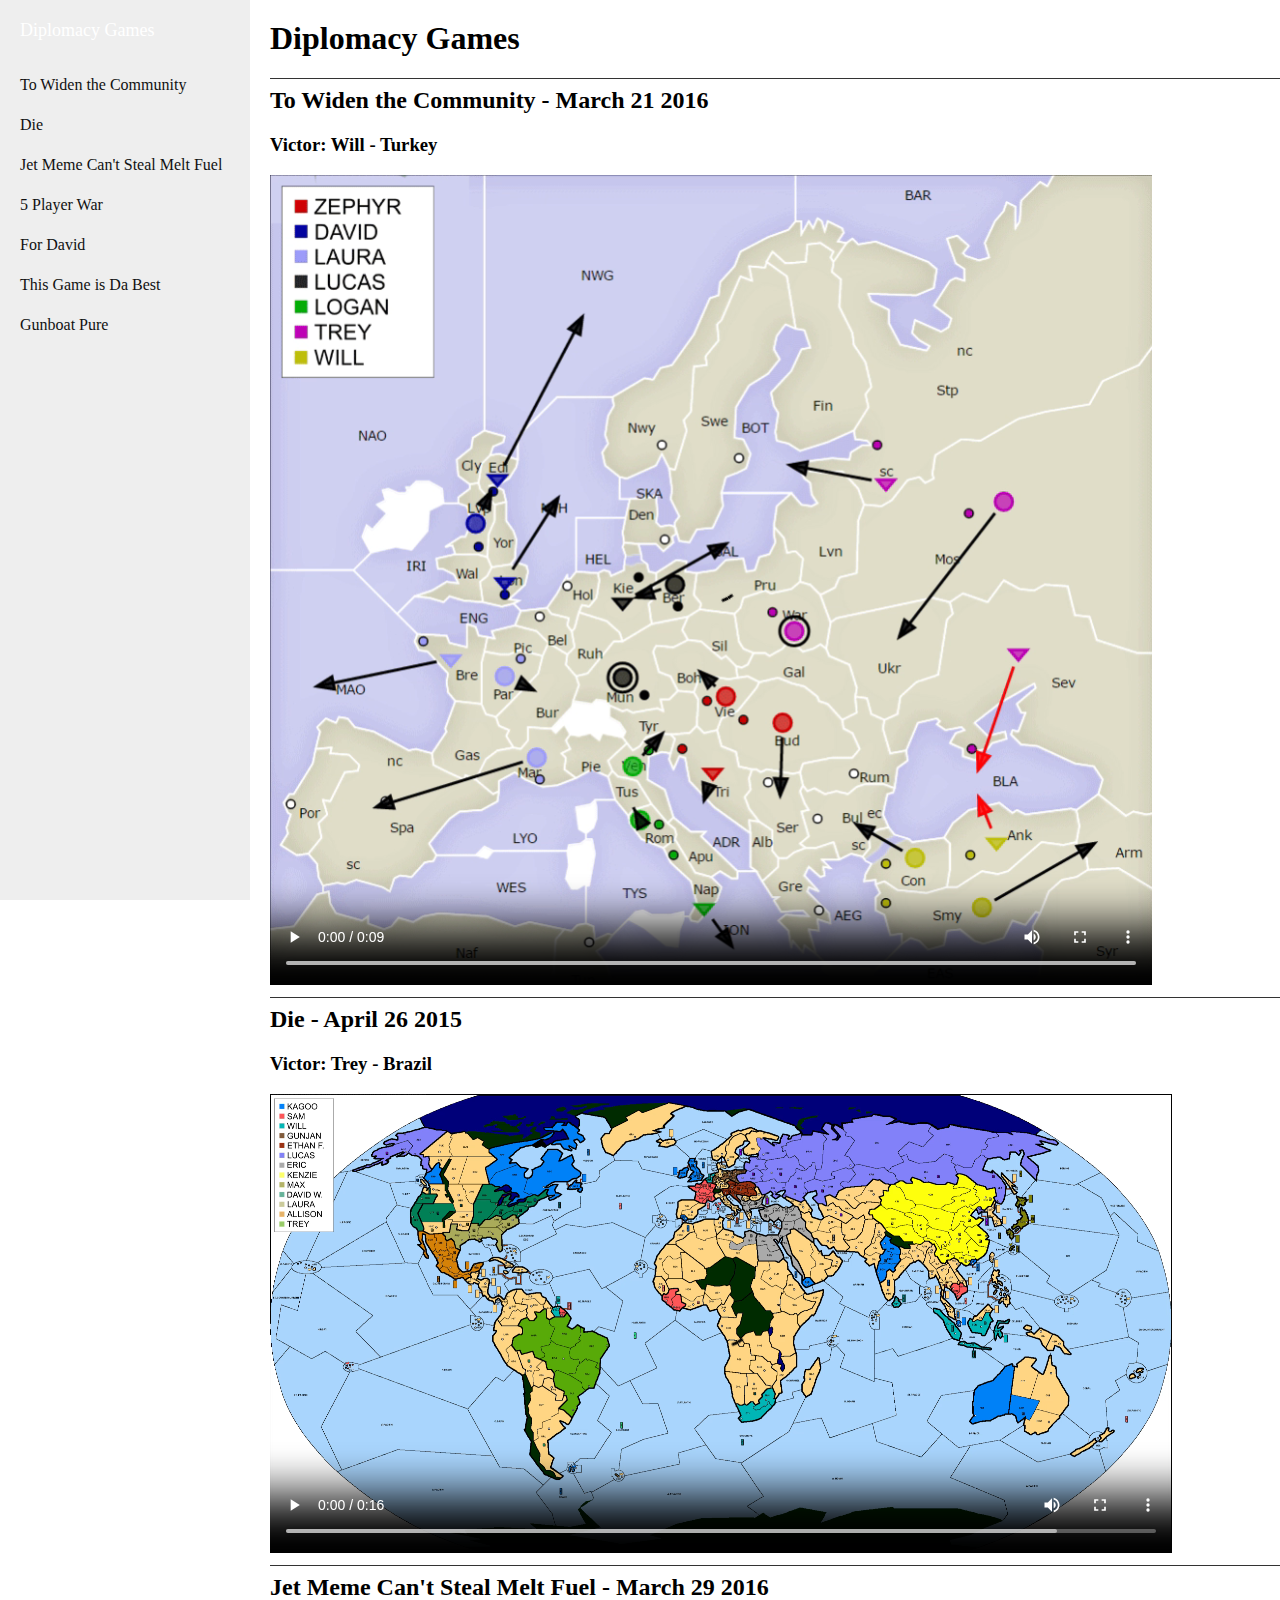
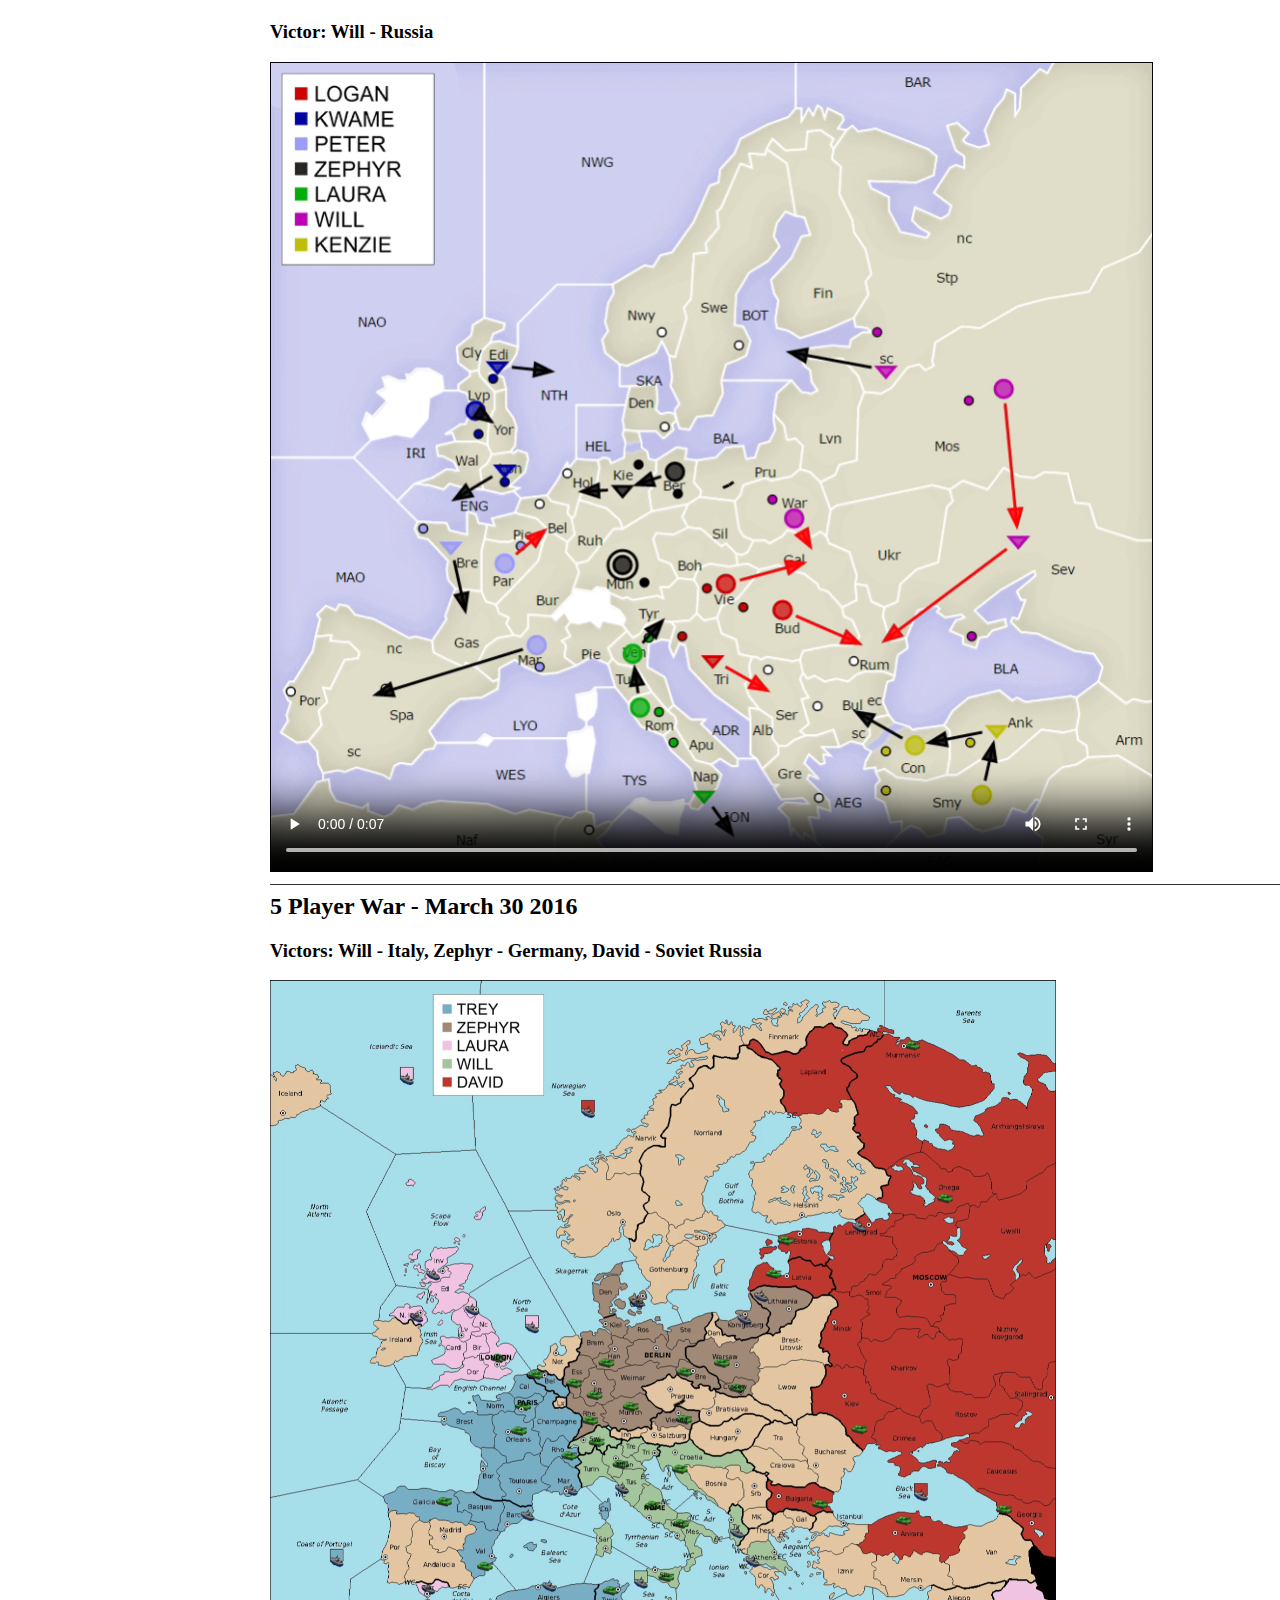
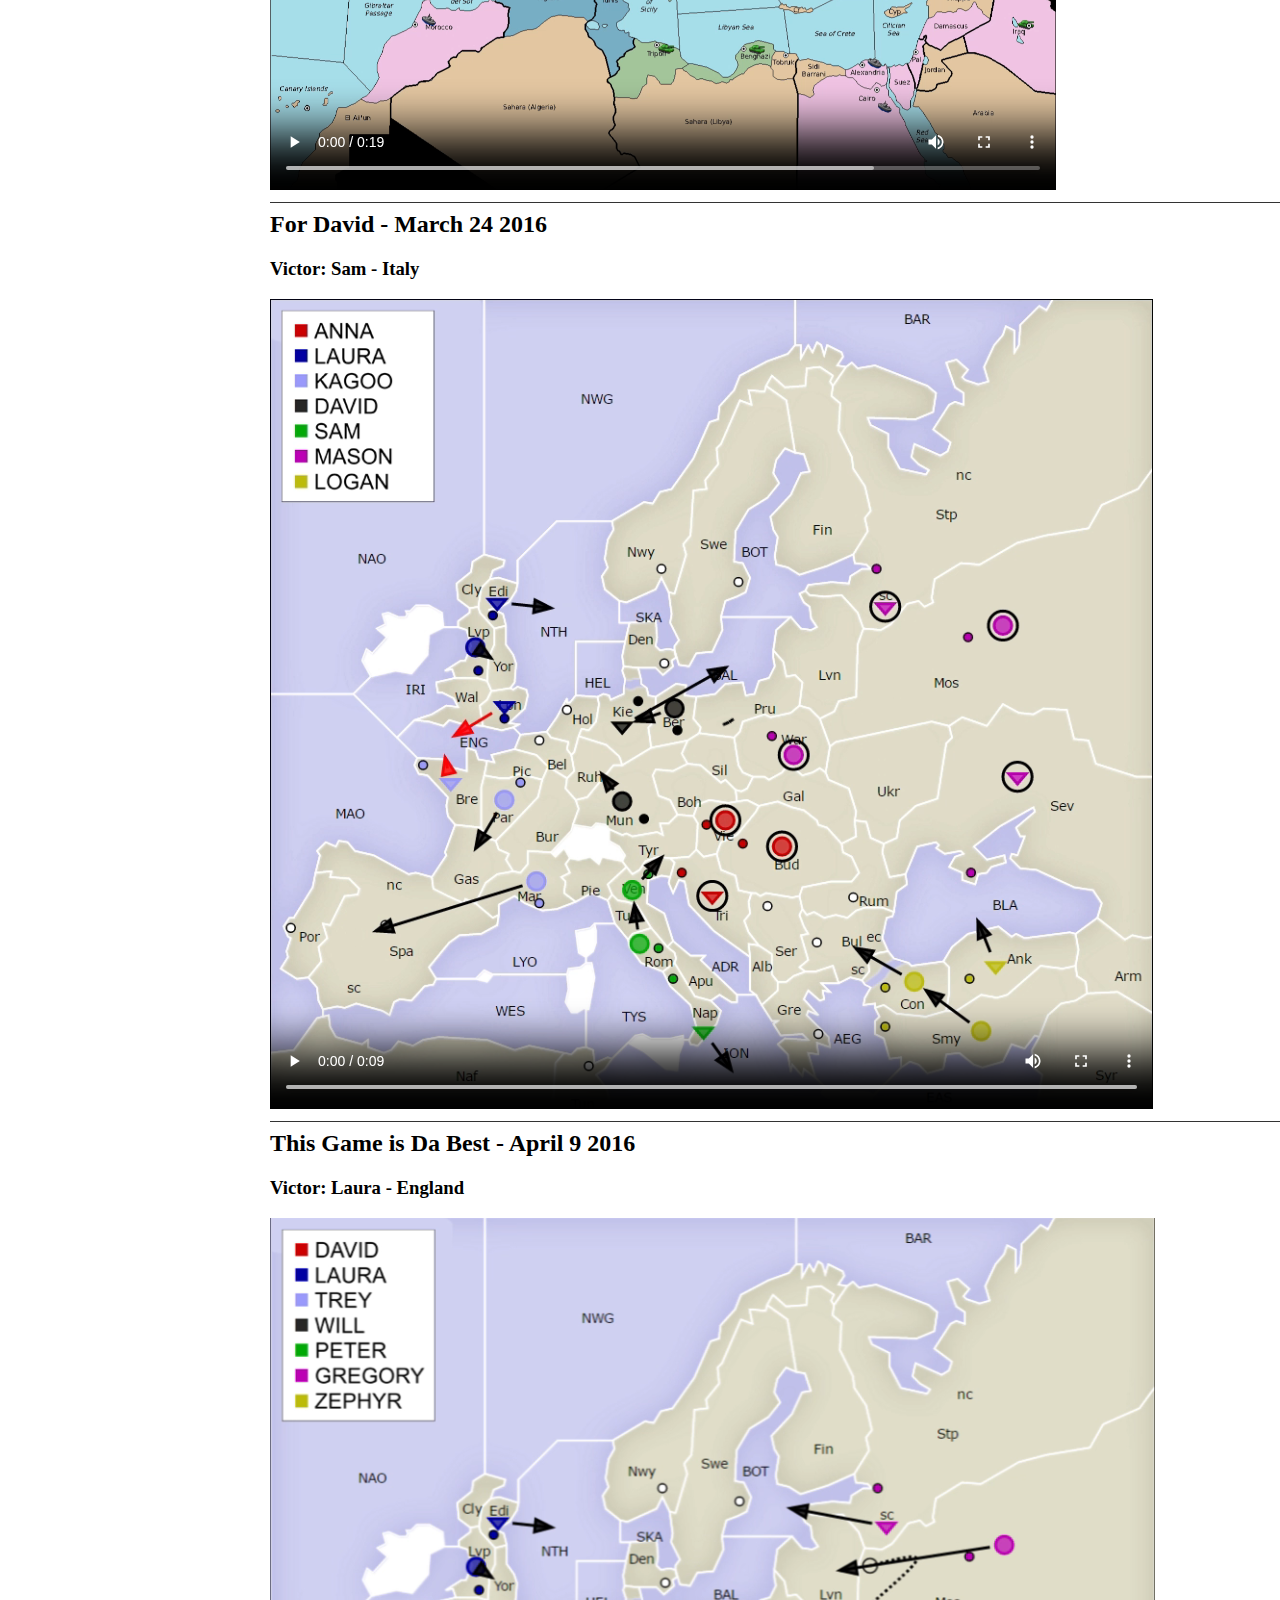
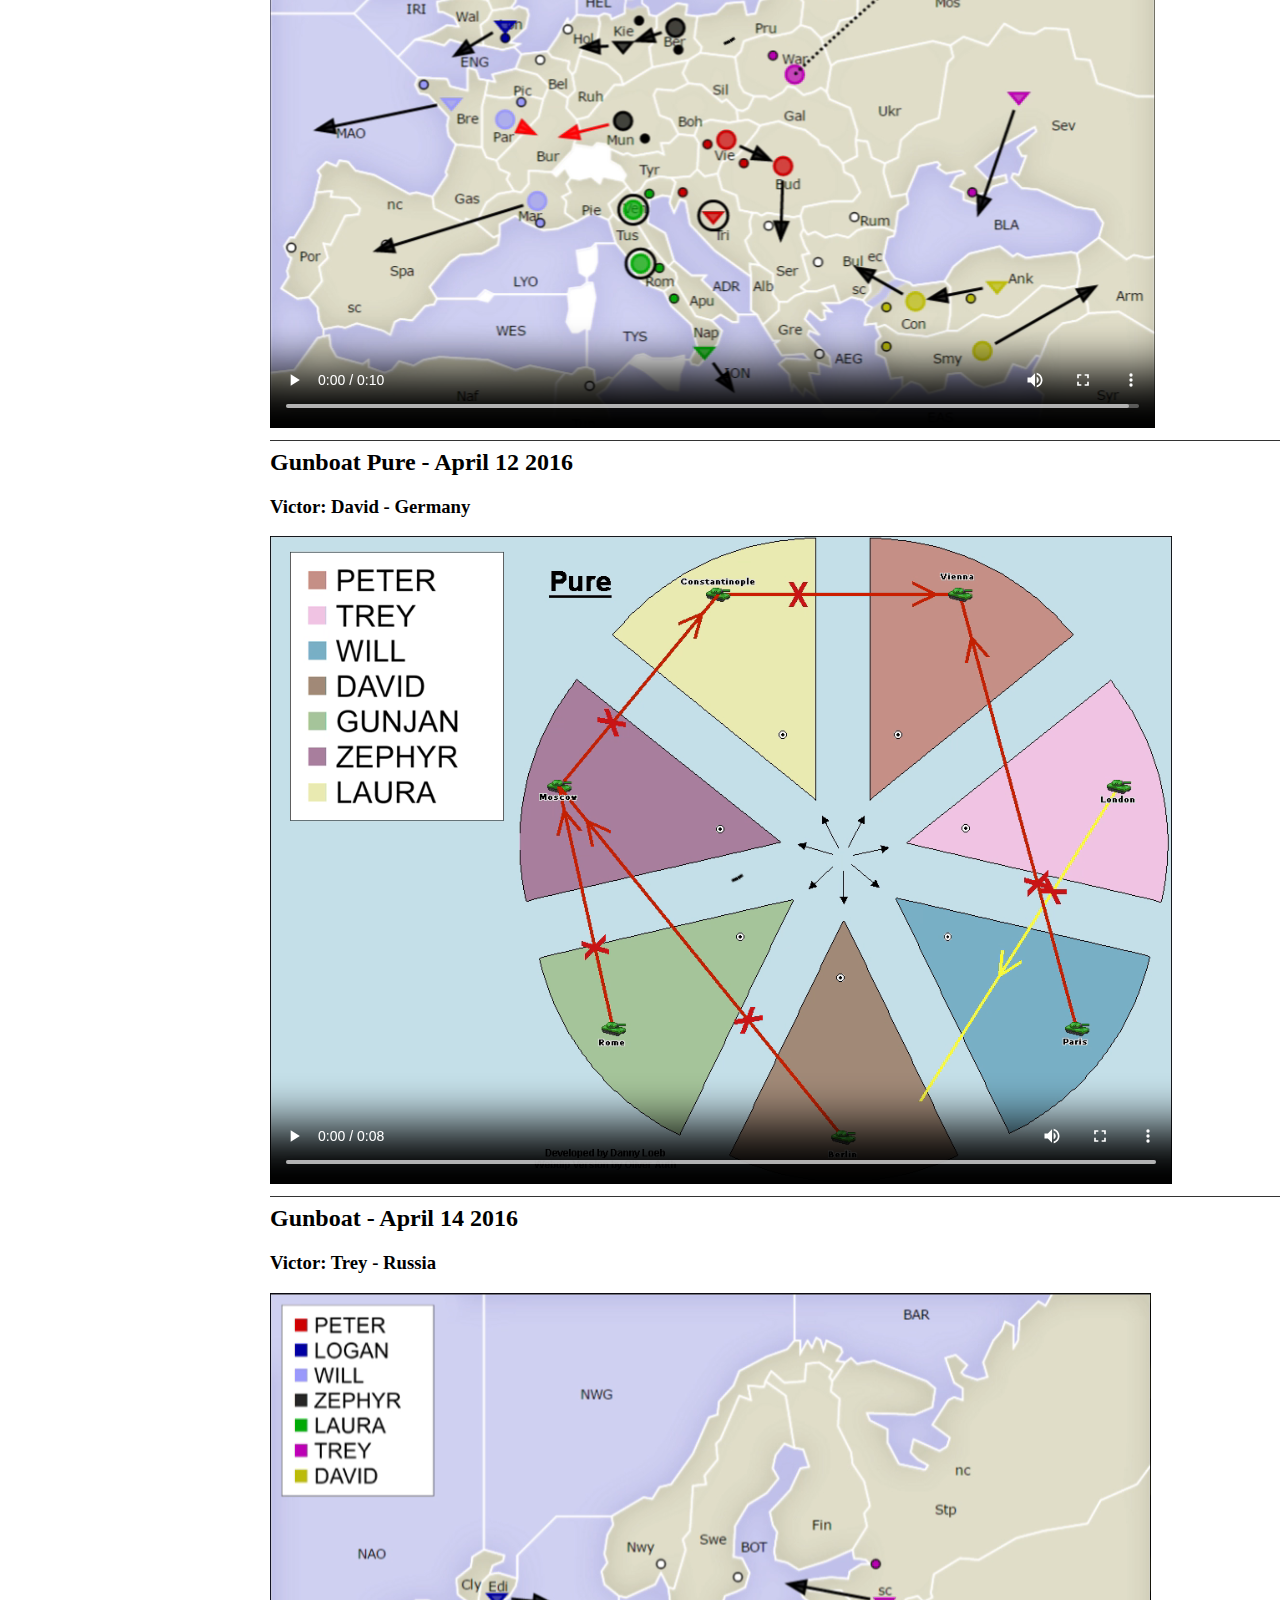
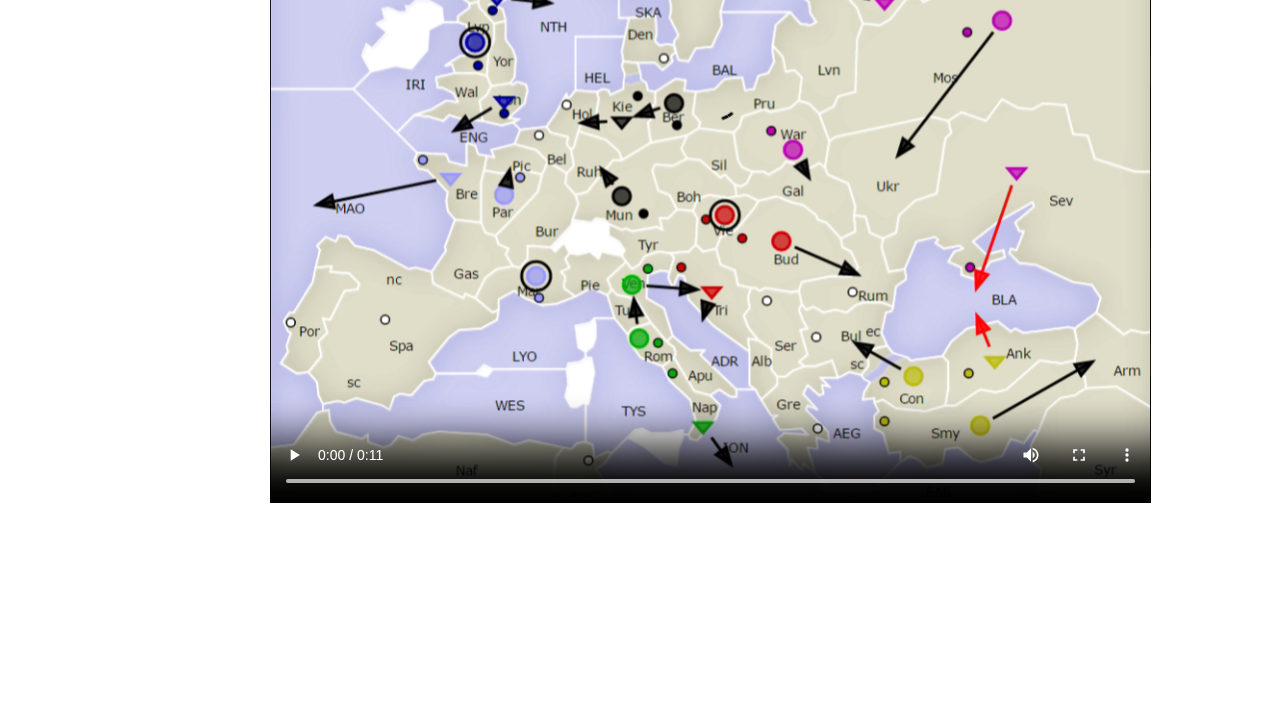
==== index.html @ 79c085f2 "added gunboat" ====
<!doctype html>

<html lang="en">
	<head>
		<meta charset="utf-8">
		<title>Diplomacy Games</title>
		<link rel="stylesheet" href="stylesheet.css">
		<script src="script.js"></script>
		<script src="jquery.min.js"></script>
		<link rel="stylesheet" href="https://maxcdn.bootstrapcdn.com/bootstrap/3.3.6/css/bootstrap.min.css" integrity="sha384-1q8mTJOASx8j1Au+a5WDVnPi2lkFfwwEAa8hDDdjZlpLegxhjVME1fgjWPGmkzs7" crossorigin="anonymous">
		<script src="https://maxcdn.bootstrapcdn.com/bootstrap/3.3.6/js/bootstrap.min.js" integrity="sha384-0mSbJDEHialfmuBBQP6A4Qrprq5OVfW37PRR3j5ELqxss1yVqOtnepnHVP9aJ7xS" crossorigin="anonymous"></script>
	</head>
	<body>
		<div id="wrapper">

        <!-- Sidebar -->
        <div id="sidebar-wrapper">
            <ul class="sidebar-nav">
                <li class="sidebar-brand"><a href="#">Diplomacy Games</a></li>
                <li><a href="#twtc">To Widen the Community</a></li>
                <li><a href="#die">Die</a></li>
                <li><a href="#jmcsmf">Jet Meme Can't Steal Melt Fuel</a></li>
                <li><a href="#5pw">5 Player War</a></li>
                <li><a href="#fd">For David</a></li>
                <li><a href="#tgidb">This Game is Da Best</a></li>
                <li><a href="#gp">Gunboat Pure</a></li>
            </ul>
        </div>
        <!-- /#sidebar-wrapper -->

        <!-- Page Content -->
        <div id="page-content-wrapper">
            <div class="container-fluid">
                <div class="row">
                    <div class="col-lg-12">
						<h1>Diplomacy Games</h1>
						<hr>
						<div class="gif-container">
							<h2 id="twtc">To Widen the Community - March 21 2016</h2>
							<h3>Victor: Will - Turkey</h3>
							<video src="assets\twtc.mp4" controls></video>
						</div>
						<hr>
						<div class="gif-container">
							<h2 id="die">Die - April 26 2015</h2>
							<h3>Victor: Trey - Brazil</h3>
							<video src="assets\die.mp4" controls></video>
						</div>
						<hr>
						<div class="gif-container">
							<h2 id="jmcsmf">Jet Meme Can't Steal Melt Fuel - March 29 2016</h2>
							<h3>Victor: Will - Russia</h3>
							<video src="assets\jmcsmf.mp4" controls></video>
						</div>
						<hr>
						<div class="gif-container">
							<h2 id="5pw">5 Player War - March 30 2016</h2>
							<h3>Victors: Will - Italy, Zephyr - Germany, David - Soviet Russia</h3>
							<video src="assets\5pw.mp4" controls></video>
						</div>
						<hr>
						<div class="gif-container">
							<h2 id="fd">For David - March 24 2016</h2>
							<h3>Victor: Sam - Italy</h3>
							<video src="assets\fd.mp4" controls></video>
						</div>
						<hr>
						<div class="gif-container">
							<h2 id="tgidb">This Game is Da Best - April 9 2016</h2>
							<h3>Victor: Laura - England</h3>
							<video src="assets\tgidb.mp4" controls></video>
						</div>
						<hr>
						<div class="gif-container">
							<h2 id="gp">Gunboat Pure - April 12 2016</h2>
							<h3>Victor: David - Germany</h3>
							<video src="assets\gp.mp4" controls></video>
						</div>
						<hr>
						<div class="gif-container">
							<h2 id="g">Gunboat - April 14 2016</h2>
							<h3>Victor: Trey - Russia</h3>
							<video src="assets\g.mp4" controls></video>
						</div>
						<div id="dumb"></div>
                    </div>
                </div>
            </div>
        </div>
        <!-- /#page-content-wrapper -->

    </div>
	</body>
</html>
---- stylesheet.css ----
body, html {
	margin:0;
	padding:0;
}

video {
	max-width:calc(90vw - 250px);
	max-height:90vh;
}

#page-content-wrapper hr {
	border: 0;
    height: 1px;
    background: #333;
}

#page-content-wrapper h1, #page-content-wrapper h2, #page-content-wrapper h3 {
	margin-top:0;
}

#dumb {
	height:200px;
	width:1px;
}





#wrapper {
    padding-left: 0;
    -webkit-transition: all 0.5s ease;
    -moz-transition: all 0.5s ease;
    -o-transition: all 0.5s ease;
    transition: all 0.5s ease;
}

#wrapper.toggled {
    padding-left: 250px;
}

#sidebar-wrapper {
    z-index: 1000;
    position: fixed;
    left: 250px;
    width: 0;
    height: 100%;
    margin-left: -250px;
    overflow-y: auto;
    background: #EEE;
    -webkit-transition: all 0.5s ease;
    -moz-transition: all 0.5s ease;
    -o-transition: all 0.5s ease;
    transition: all 0.5s ease;
}

#wrapper.toggled #sidebar-wrapper {
    width: 250px;
}

#page-content-wrapper {
    width: 100%;
    position: absolute;
    padding: 15px;
}

#wrapper.toggled #page-content-wrapper {
    position: absolute;
    margin-right: -250px;
}

/* Sidebar Styles */

.sidebar-nav {
    position: absolute;
    top: 0;
    width: 250px;
    margin: 0;
    padding: 0;
    list-style: none;
}

.sidebar-nav li {
    text-indent: 20px;
    line-height: 40px;
}

.sidebar-nav li a {
    display: block;
    text-decoration: none;
    color: #111;
}

.sidebar-nav li a:hover {
    text-decoration: none;
    color: #333;
    background: rgba(255,255,255,0.3);
}

.sidebar-nav li a:active,
.sidebar-nav li a:focus {
    text-decoration: none;
}

.sidebar-nav > .sidebar-brand {
    height: 65px;
    font-size: 18px;
    line-height: 60px;
}

.sidebar-nav > .sidebar-brand a {
    color: #111;
}

.sidebar-nav > .sidebar-brand a:hover {
    color: #fff;
    background: none;
}

@media(min-width:768px) {
    #wrapper {
        padding-left: 250px;
    }

    #wrapper.toggled {
        padding-left: 0;
    }

    #sidebar-wrapper {
        width: 250px;
    }

    #wrapper.toggled #sidebar-wrapper {
        width: 0;
    }

    #page-content-wrapper {
        padding: 20px;
        position: relative;
    }

    #wrapper.toggled #page-content-wrapper {
        position: relative;
        margin-right: 0;
    }
}
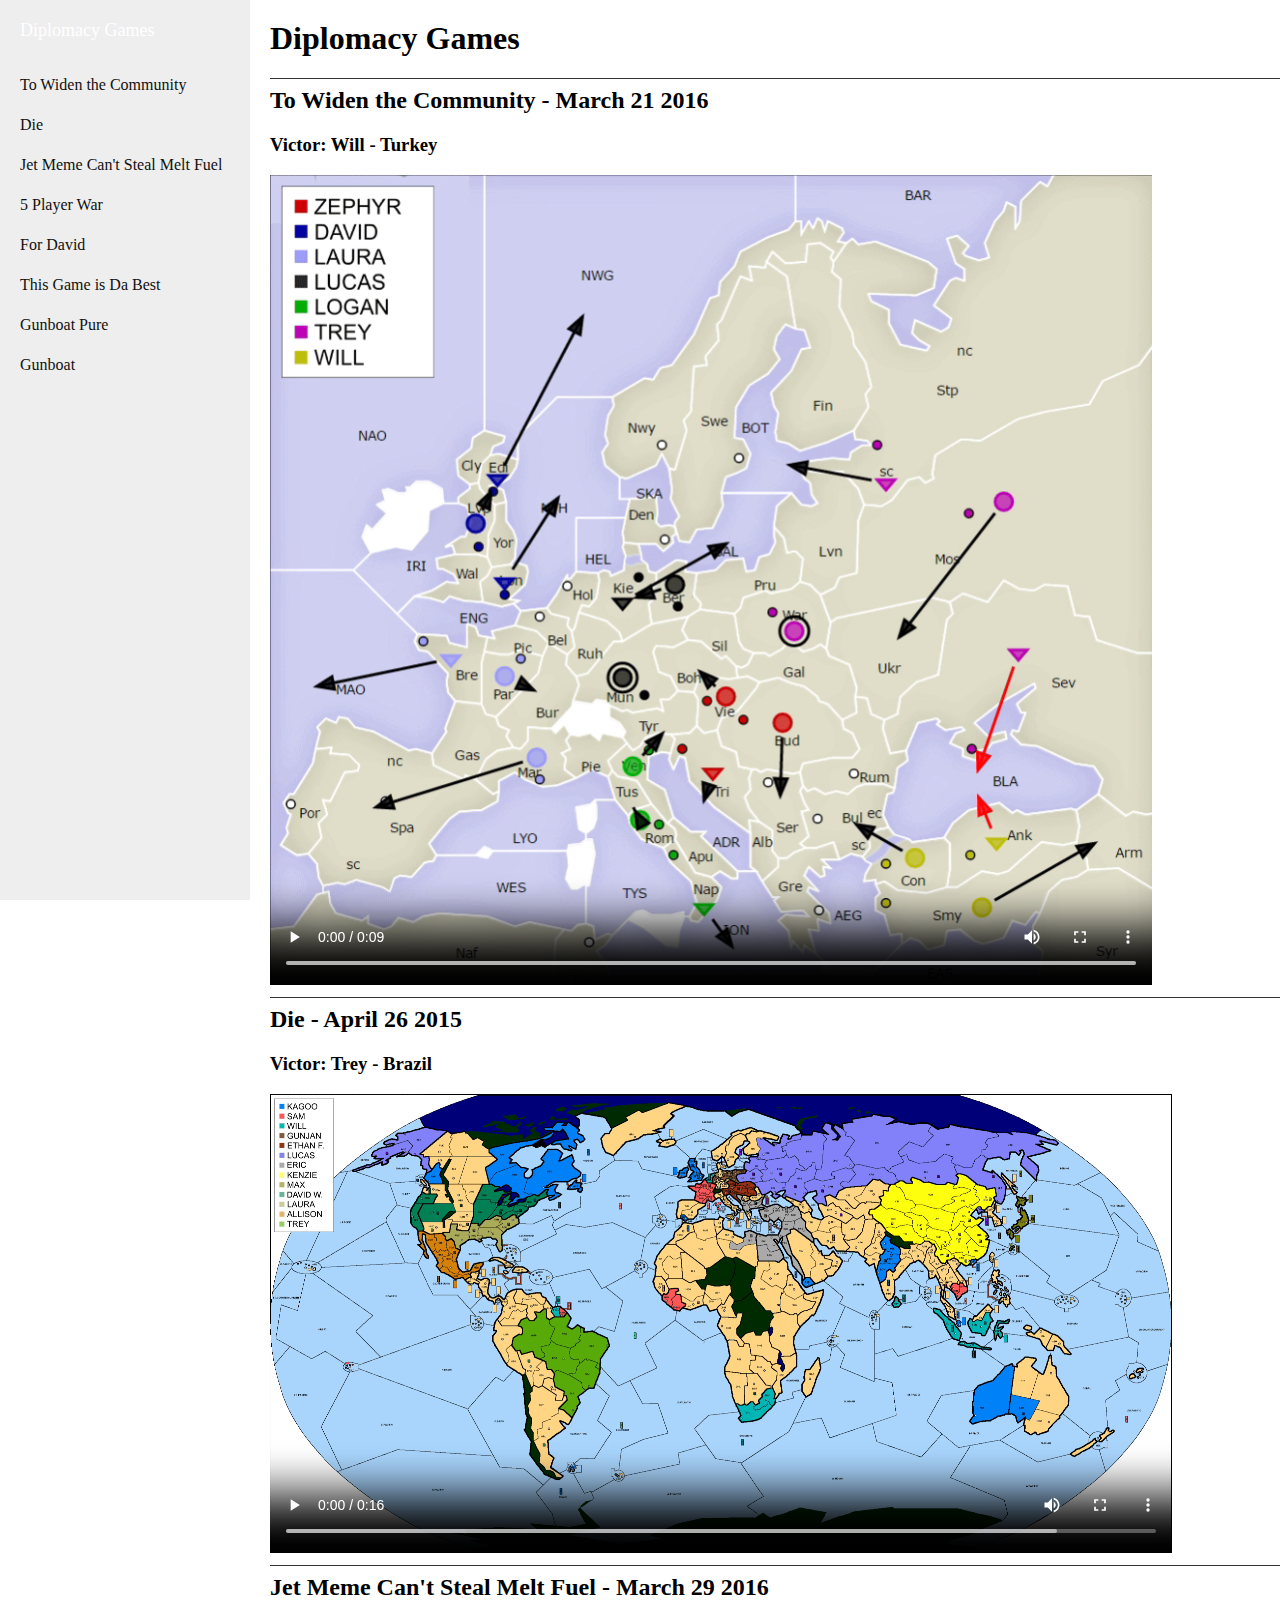
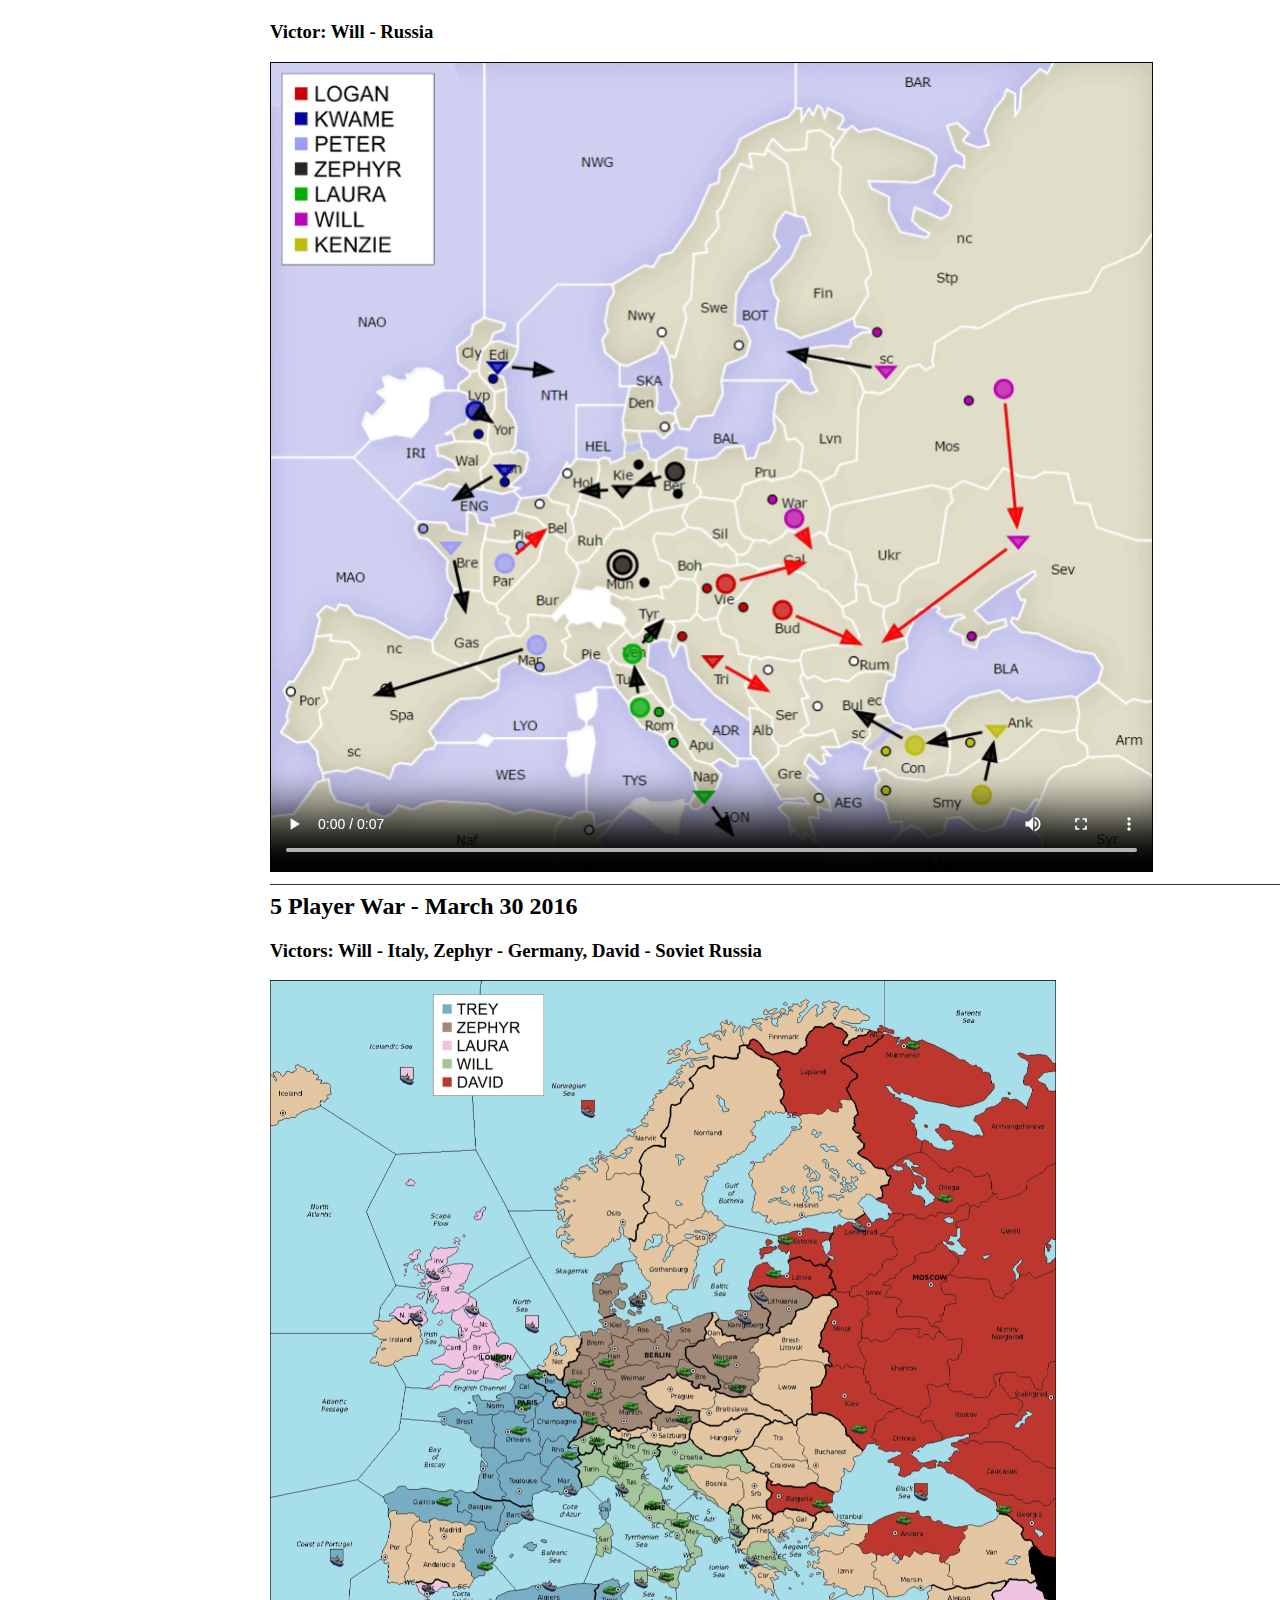
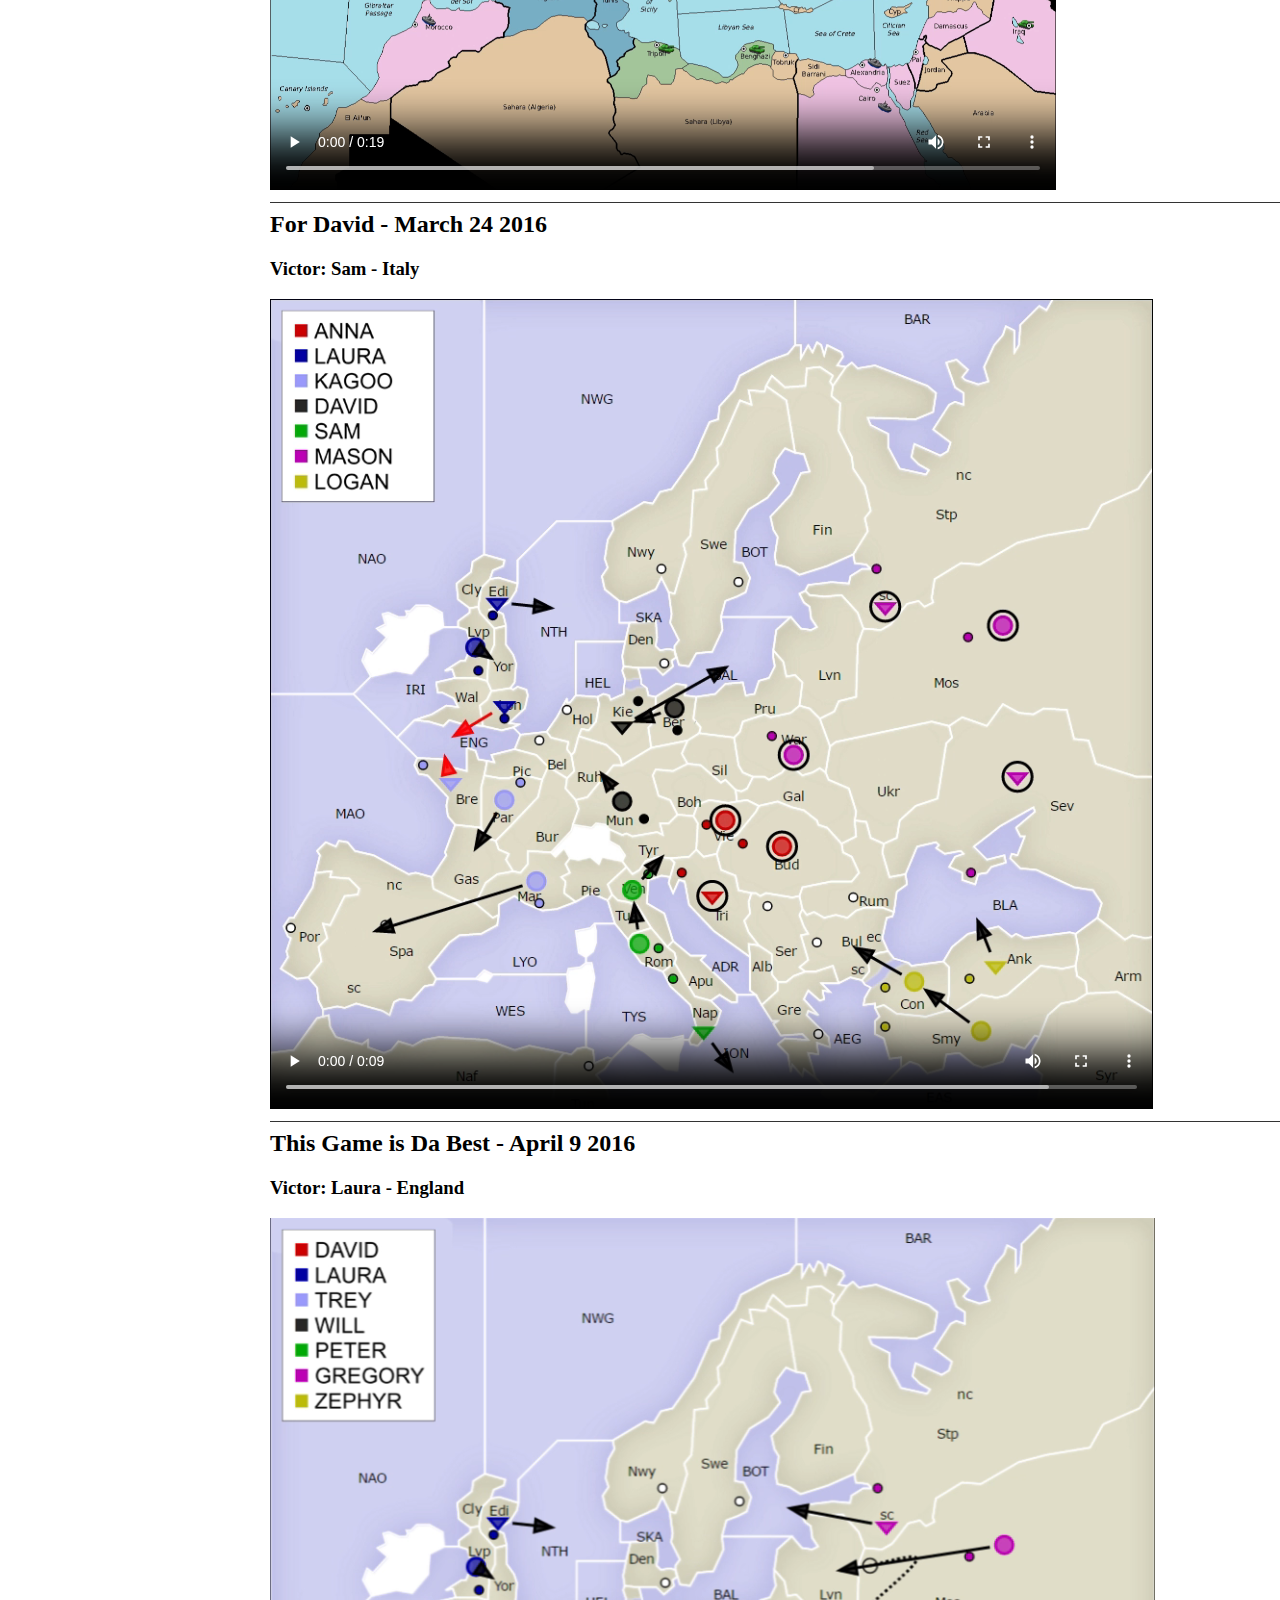
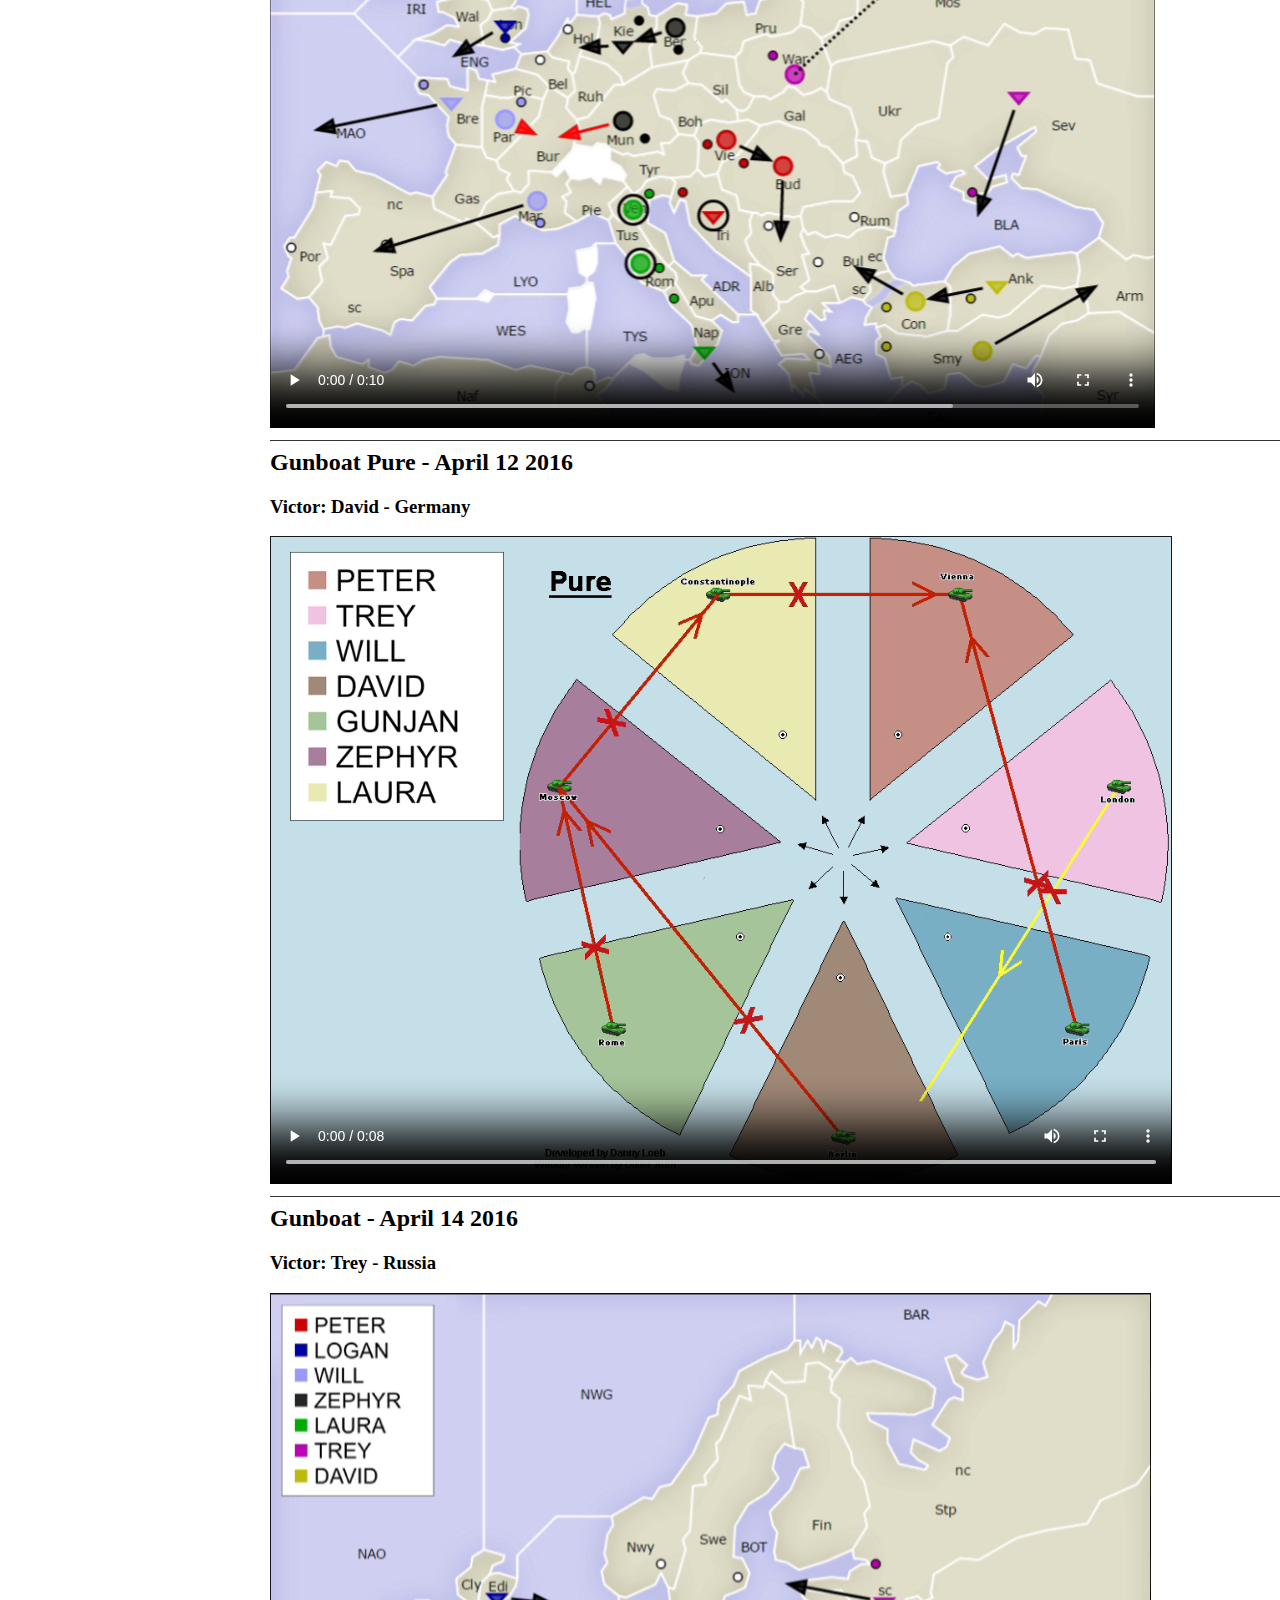
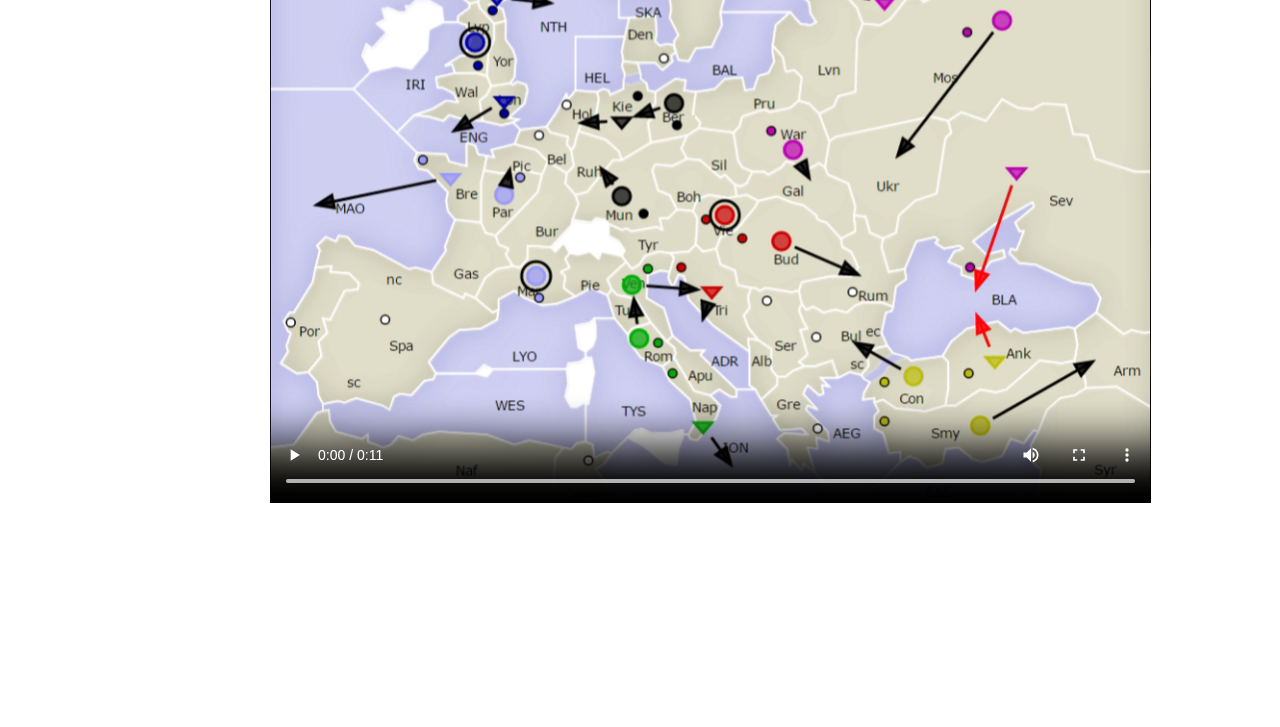
==== commit f2235d7c: "fix" ====
--- a/index.html
+++ b/index.html
@@ -24,6 +24,7 @@
                 <li><a href="#fd">For David</a></li>
                 <li><a href="#tgidb">This Game is Da Best</a></li>
                 <li><a href="#gp">Gunboat Pure</a></li>
+                <li><a href="#g">Gunboat</a></li>
             </ul>
         </div>
         <!-- /#sidebar-wrapper -->
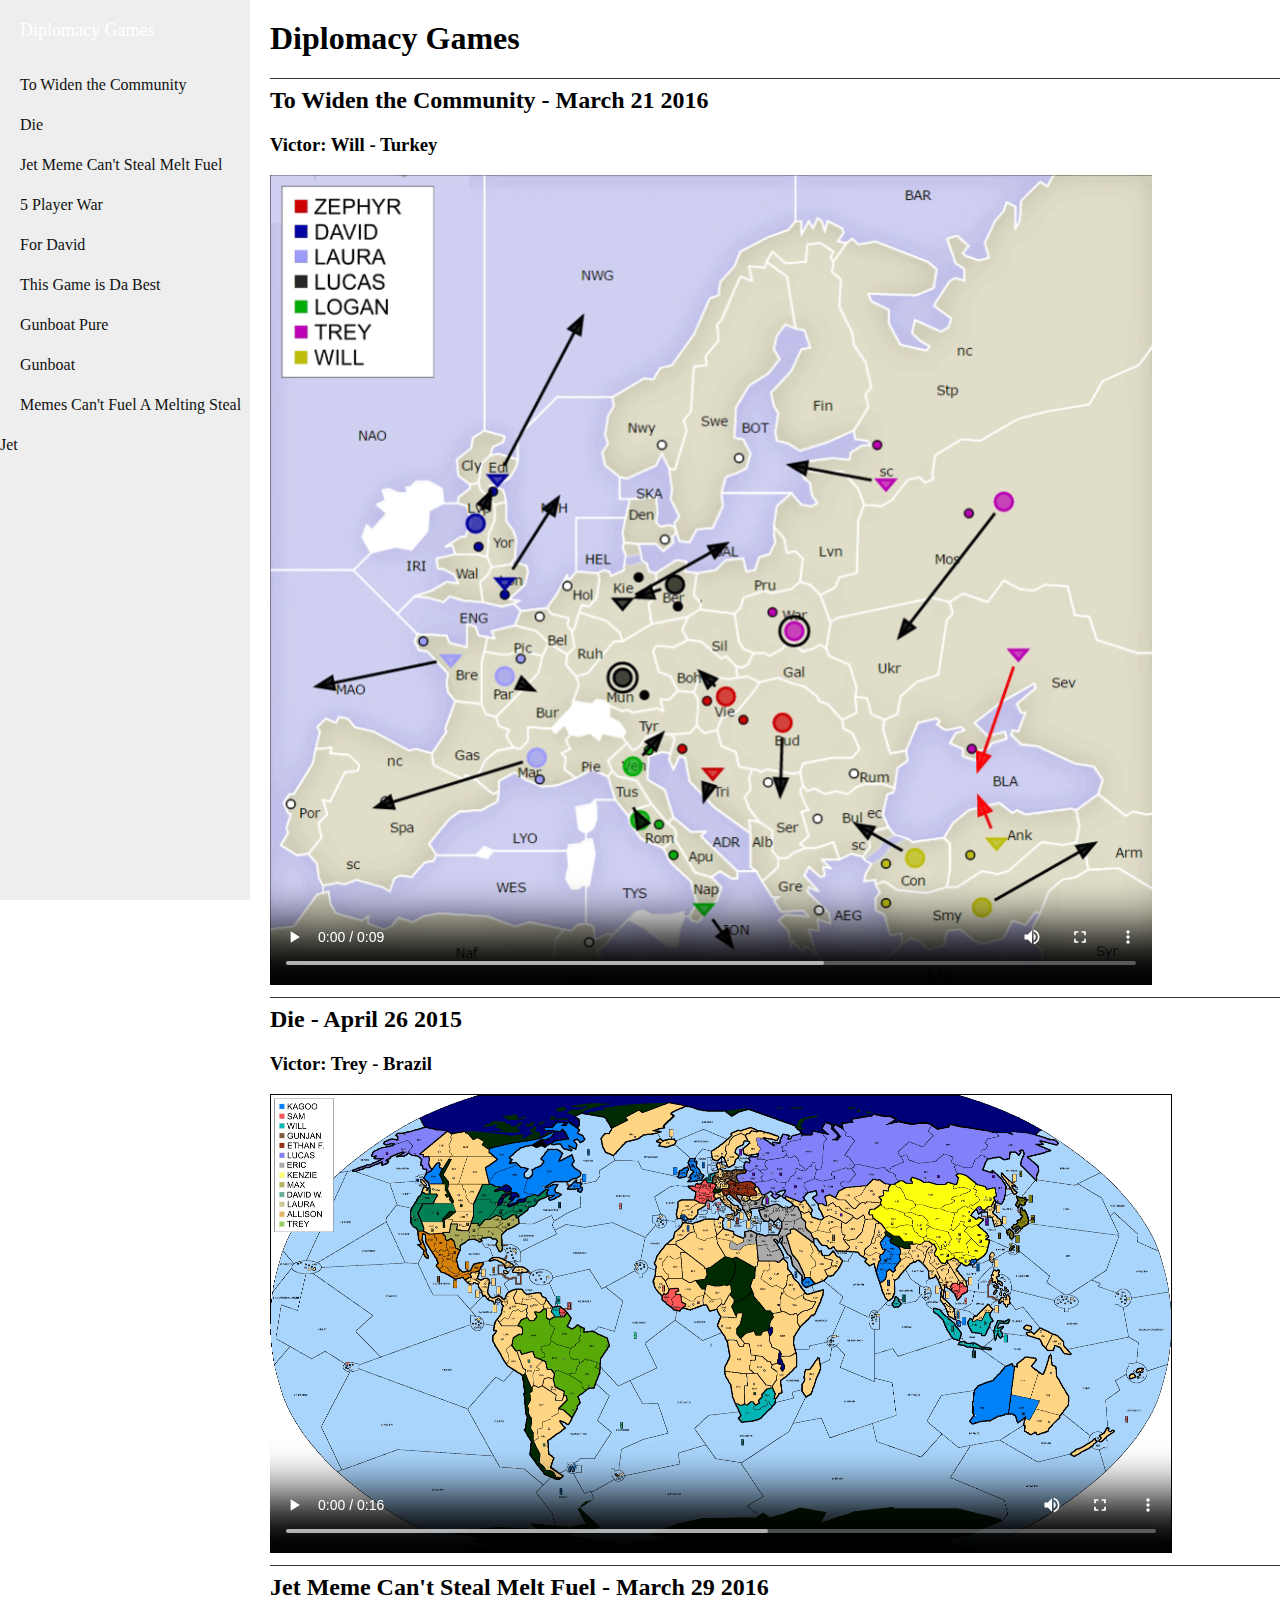
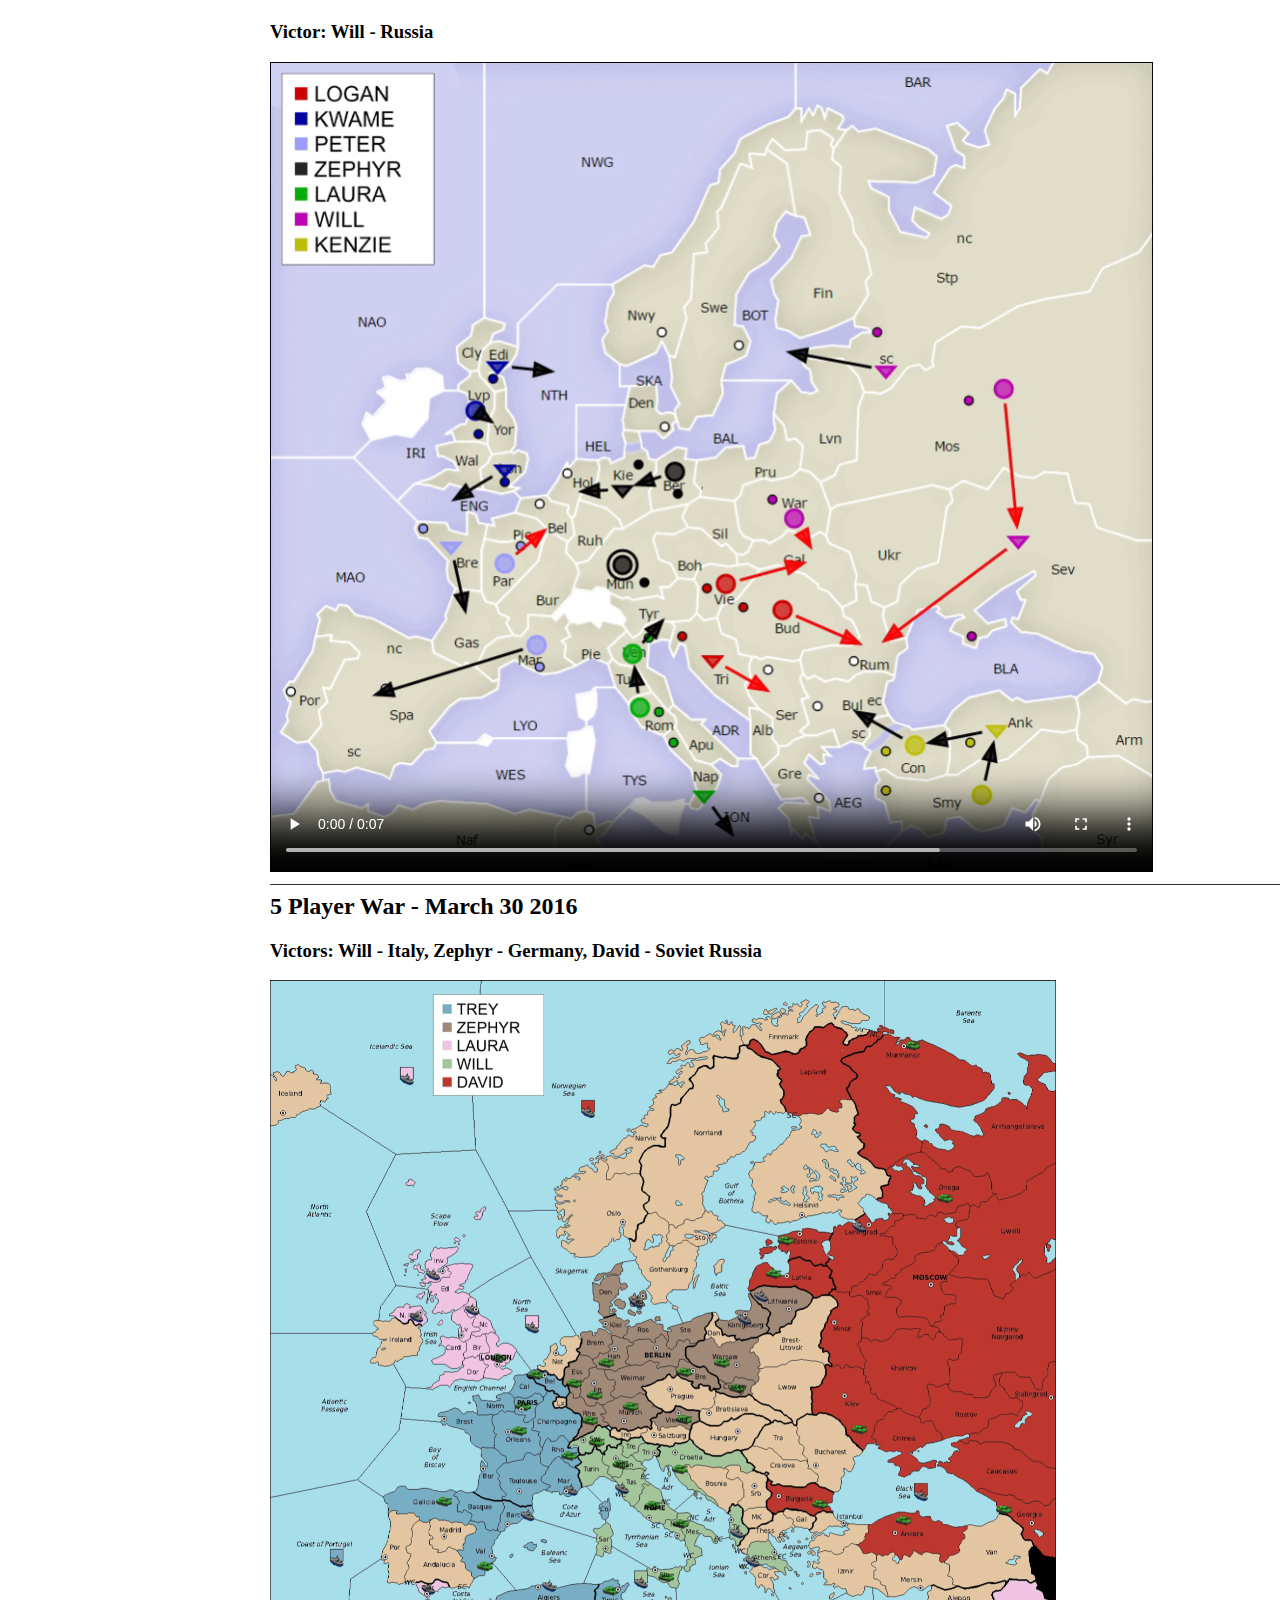
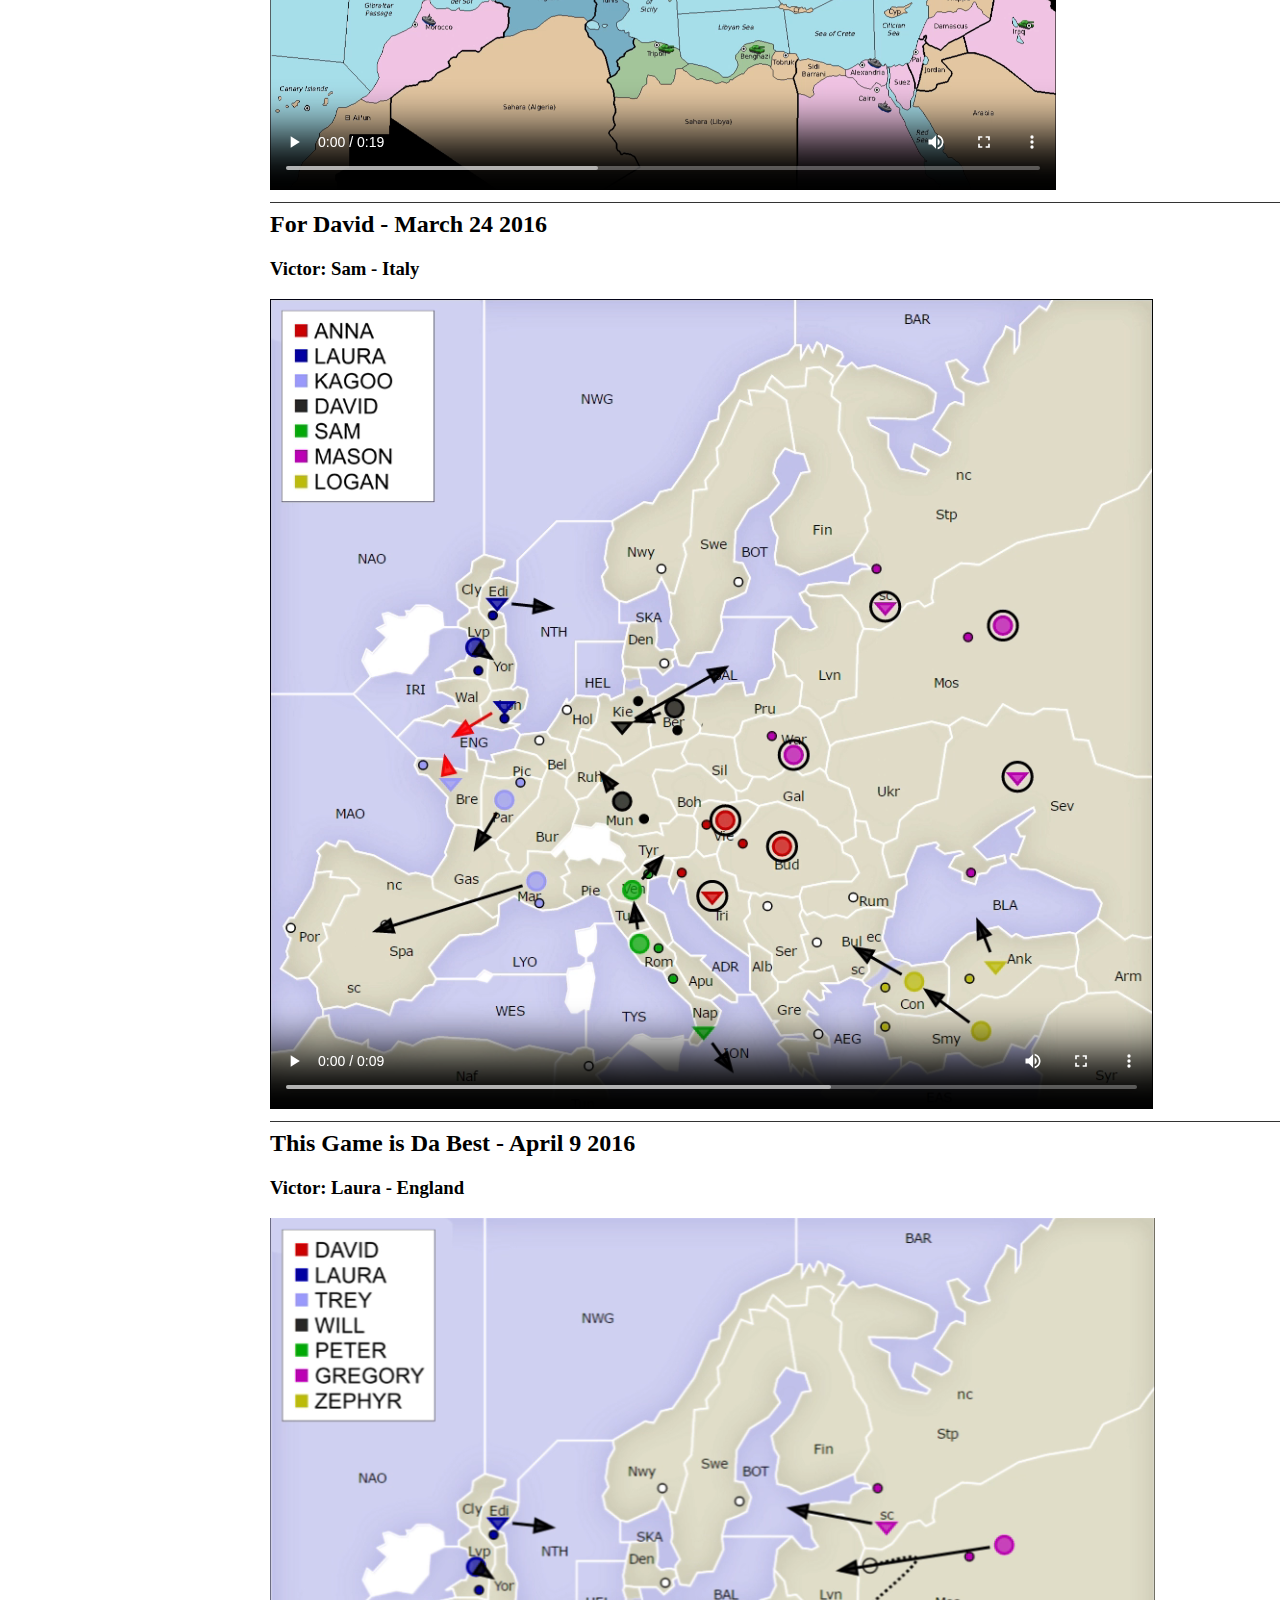
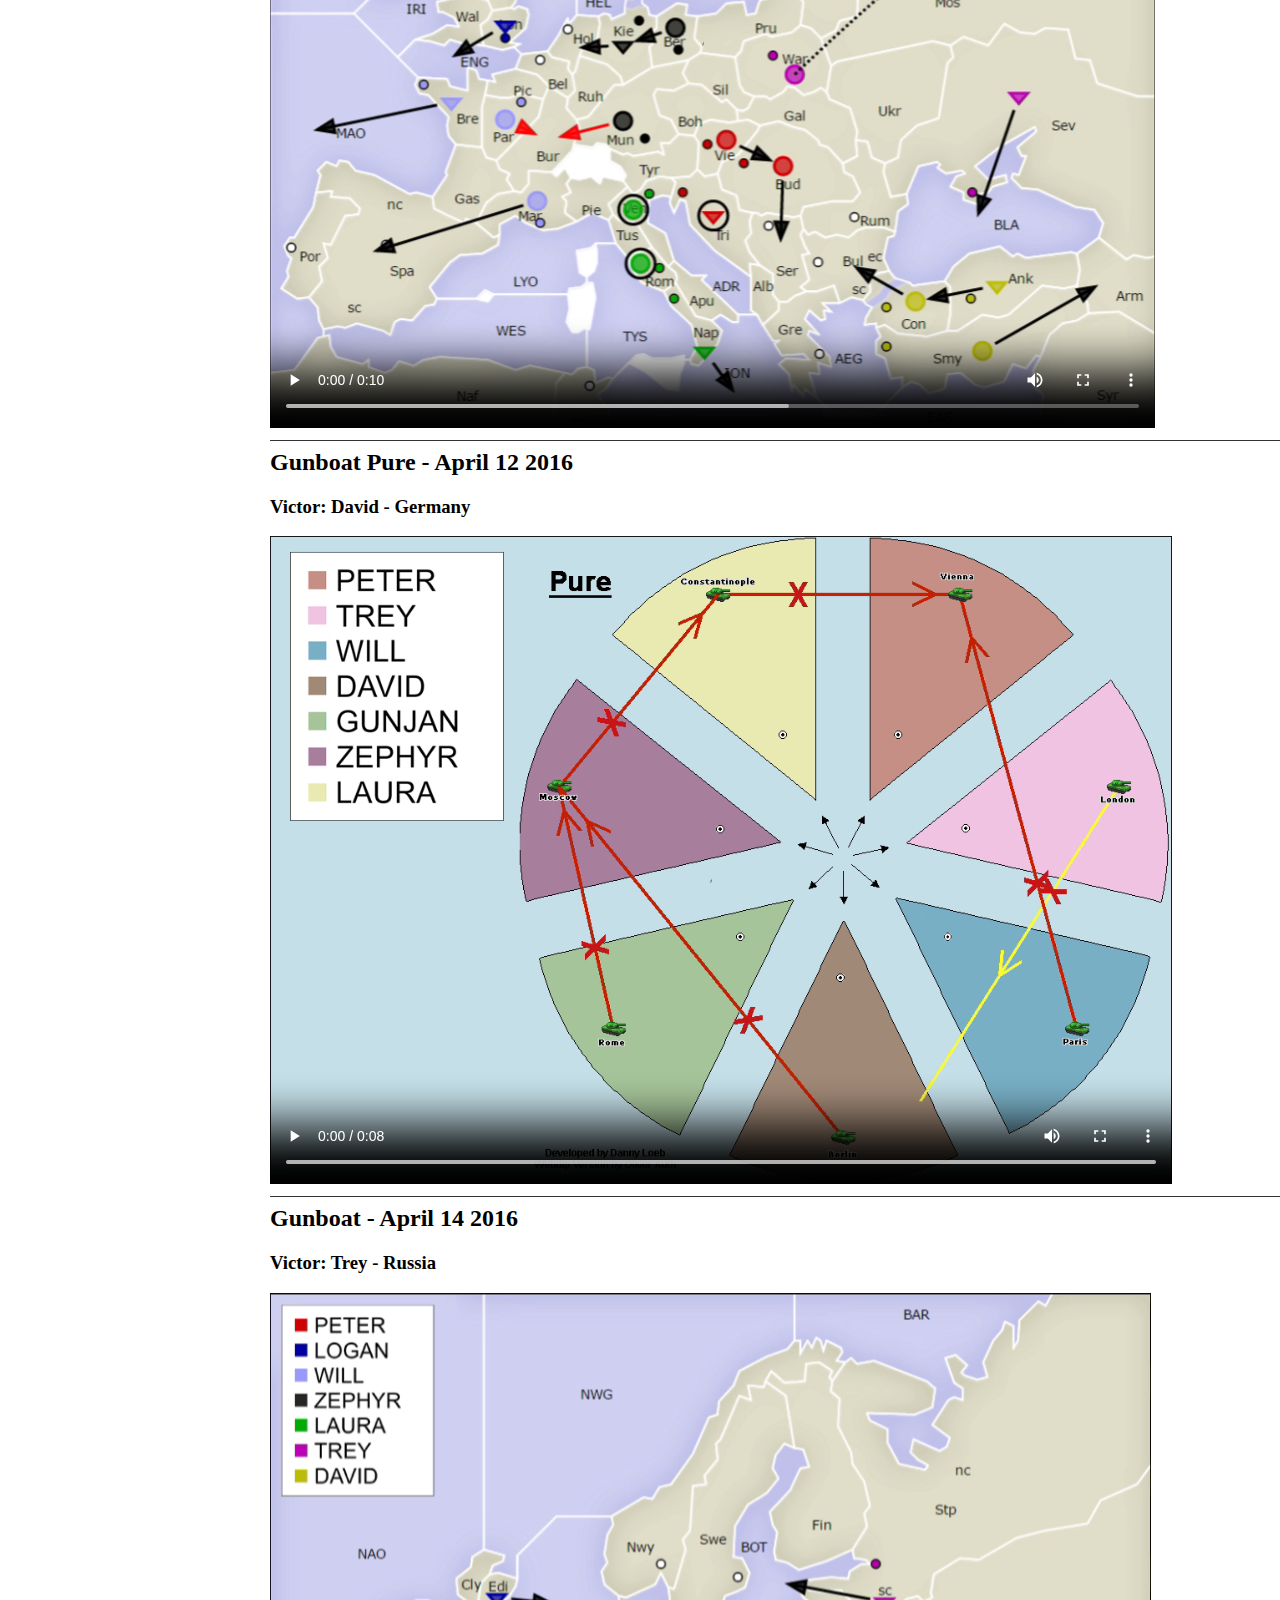
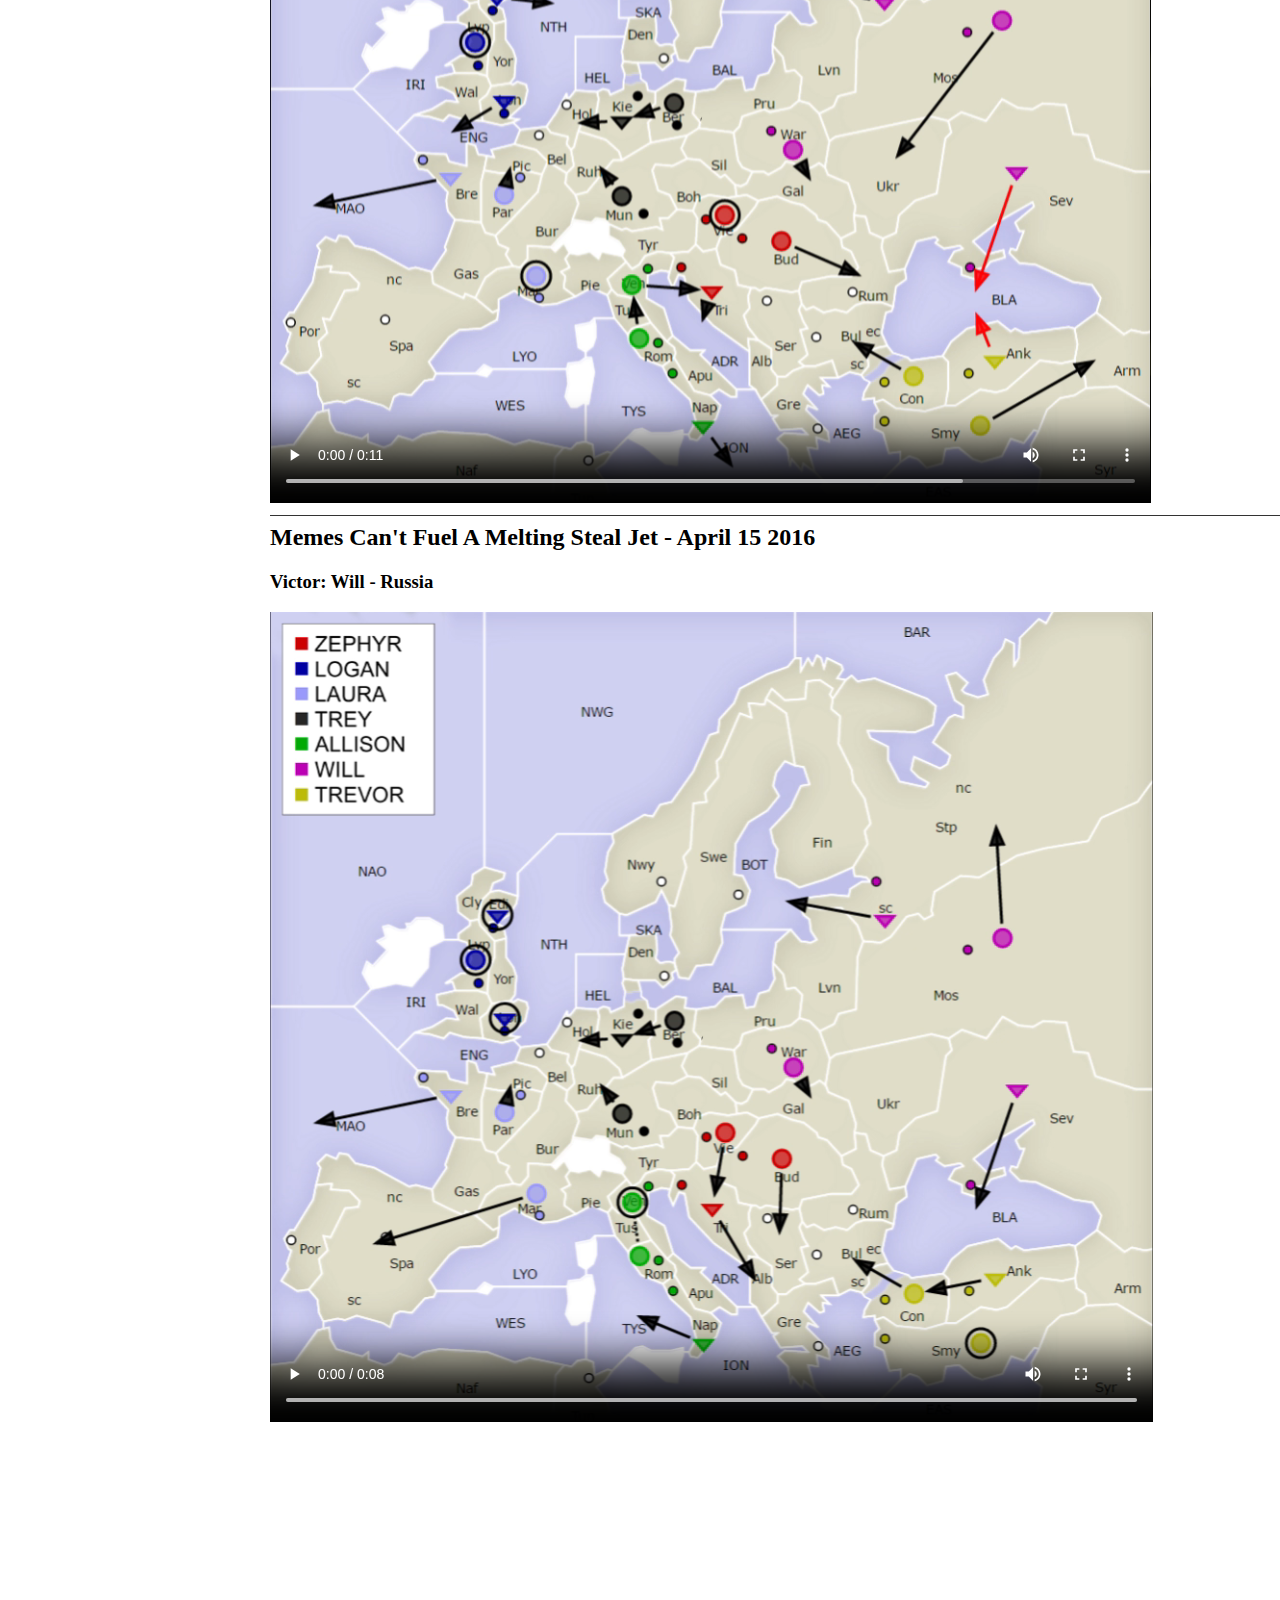
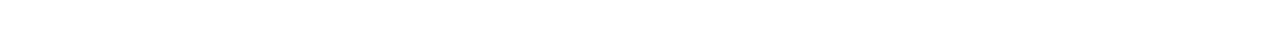
==== commit e1489583: "added mcfamsj" ====
--- a/index.html
+++ b/index.html
@@ -25,6 +25,7 @@
                 <li><a href="#tgidb">This Game is Da Best</a></li>
                 <li><a href="#gp">Gunboat Pure</a></li>
                 <li><a href="#g">Gunboat</a></li>
+                <li><a href="#mcfamsj">Memes Can't Fuel A Melting Steal Jet</a></li>
             </ul>
         </div>
         <!-- /#sidebar-wrapper -->
@@ -83,6 +84,12 @@
 							<h3>Victor: Trey - Russia</h3>
 							<video src="assets\g.mp4" controls></video>
 						</div>
+						<hr>
+						<div class="gif-container">
+							<h2 id="g">Memes Can't Fuel A Melting Steal Jet - April 15 2016</h2>
+							<h3>Victor: Will - Russia</h3>
+							<video src="assets\mcfamsj.mp4" controls></video>
+						</div>
 						<div id="dumb"></div>
                     </div>
                 </div>
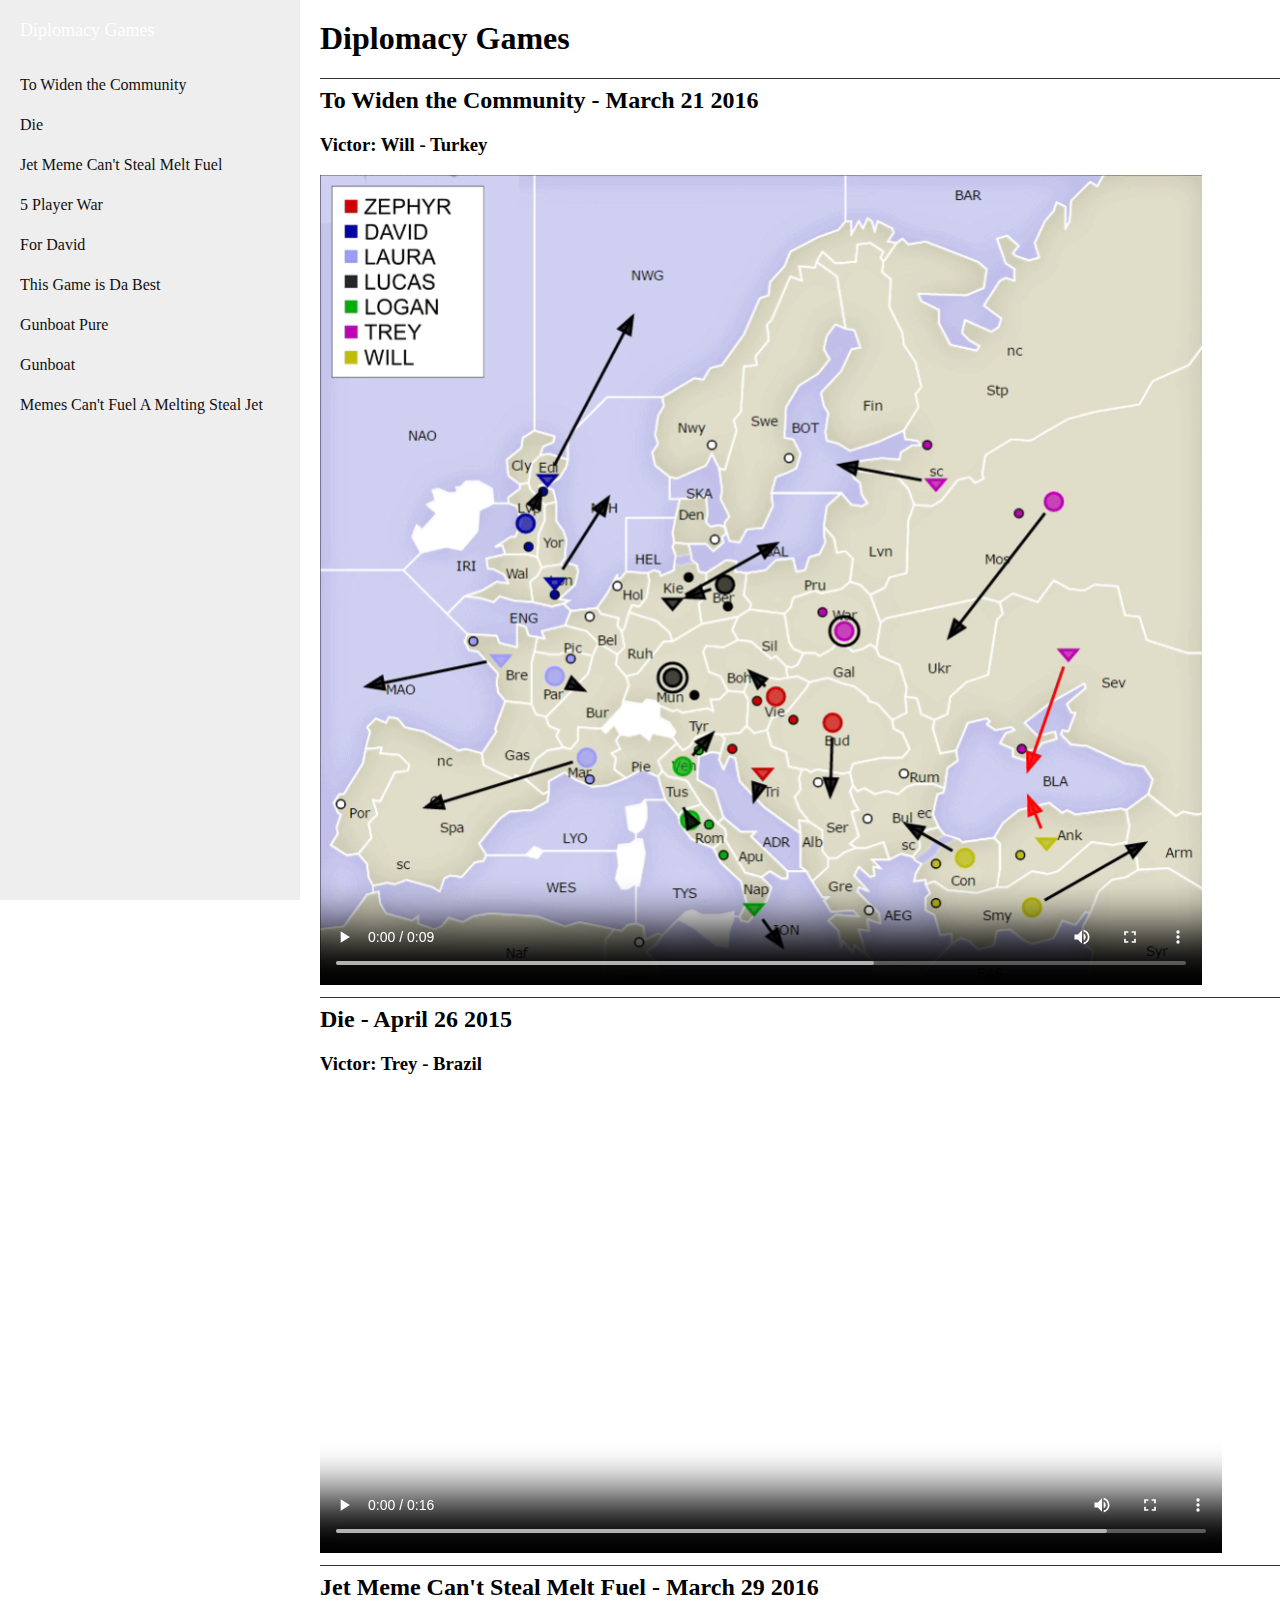
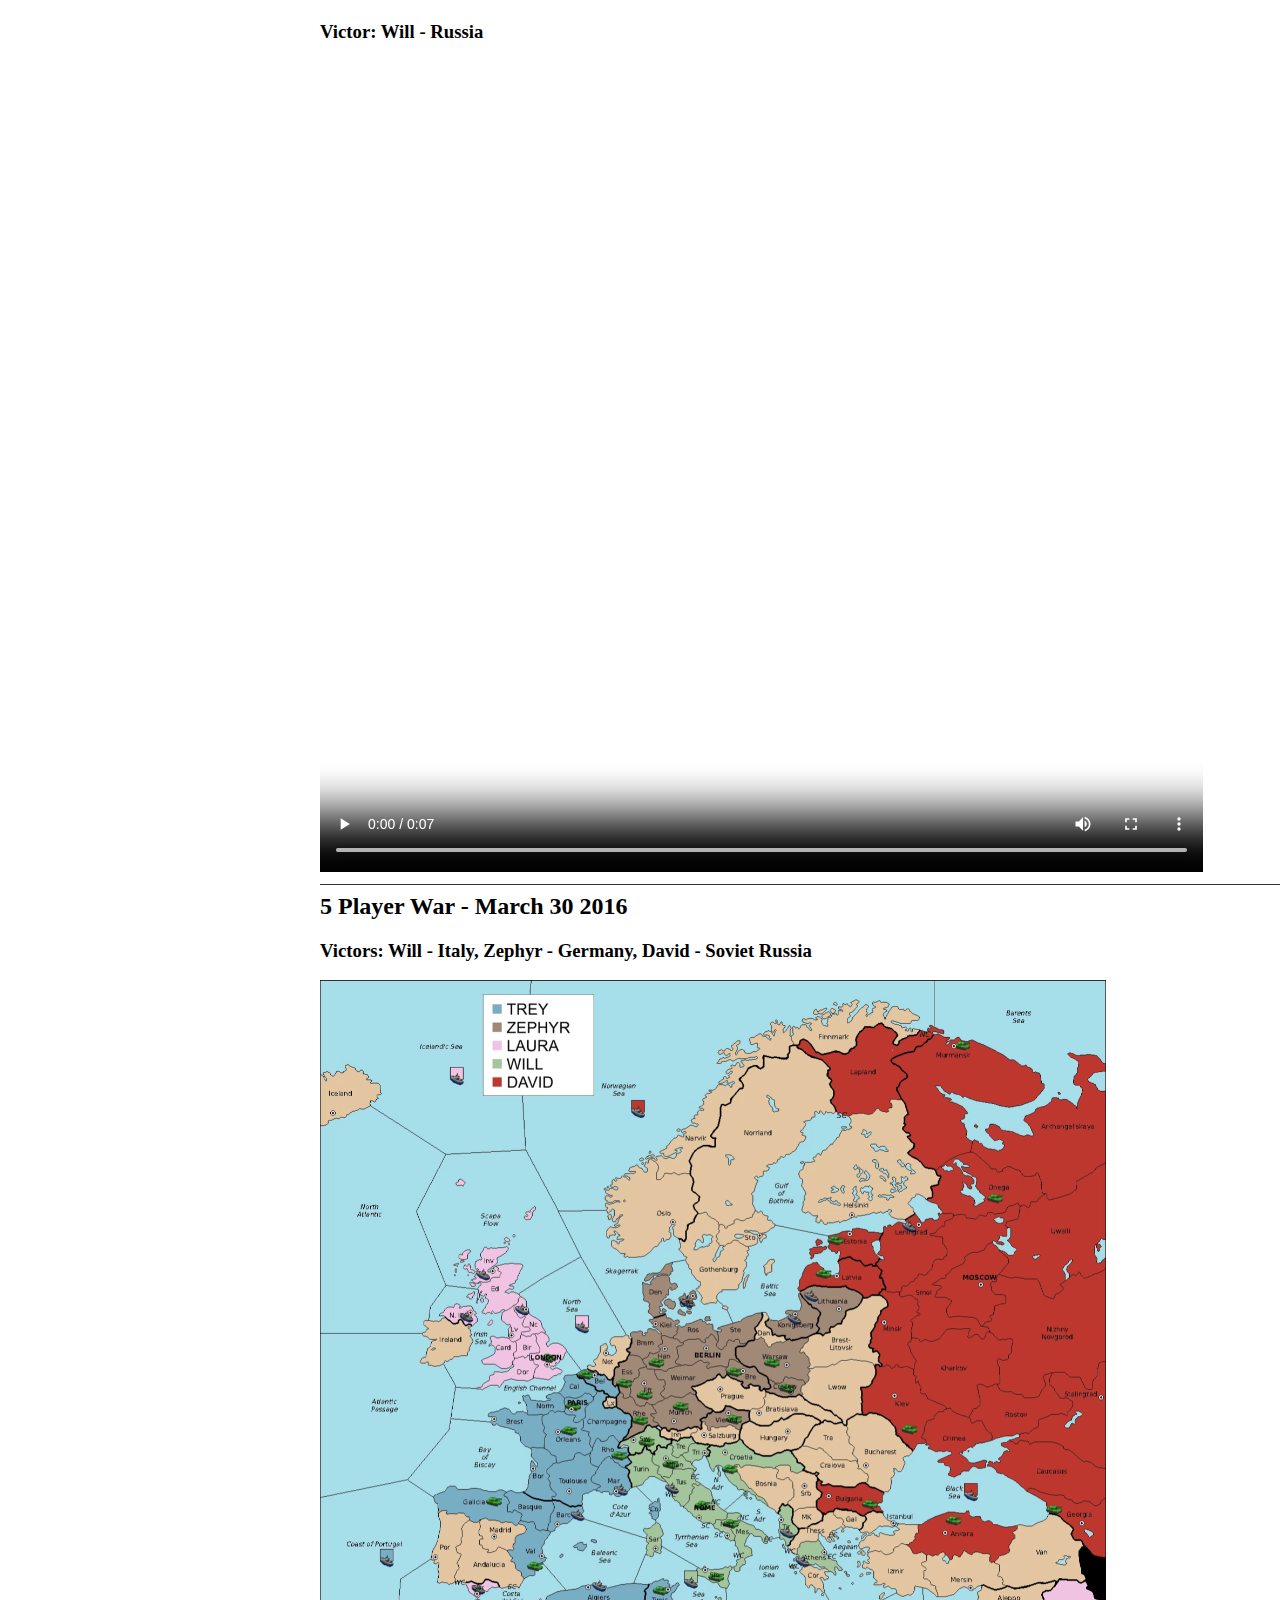
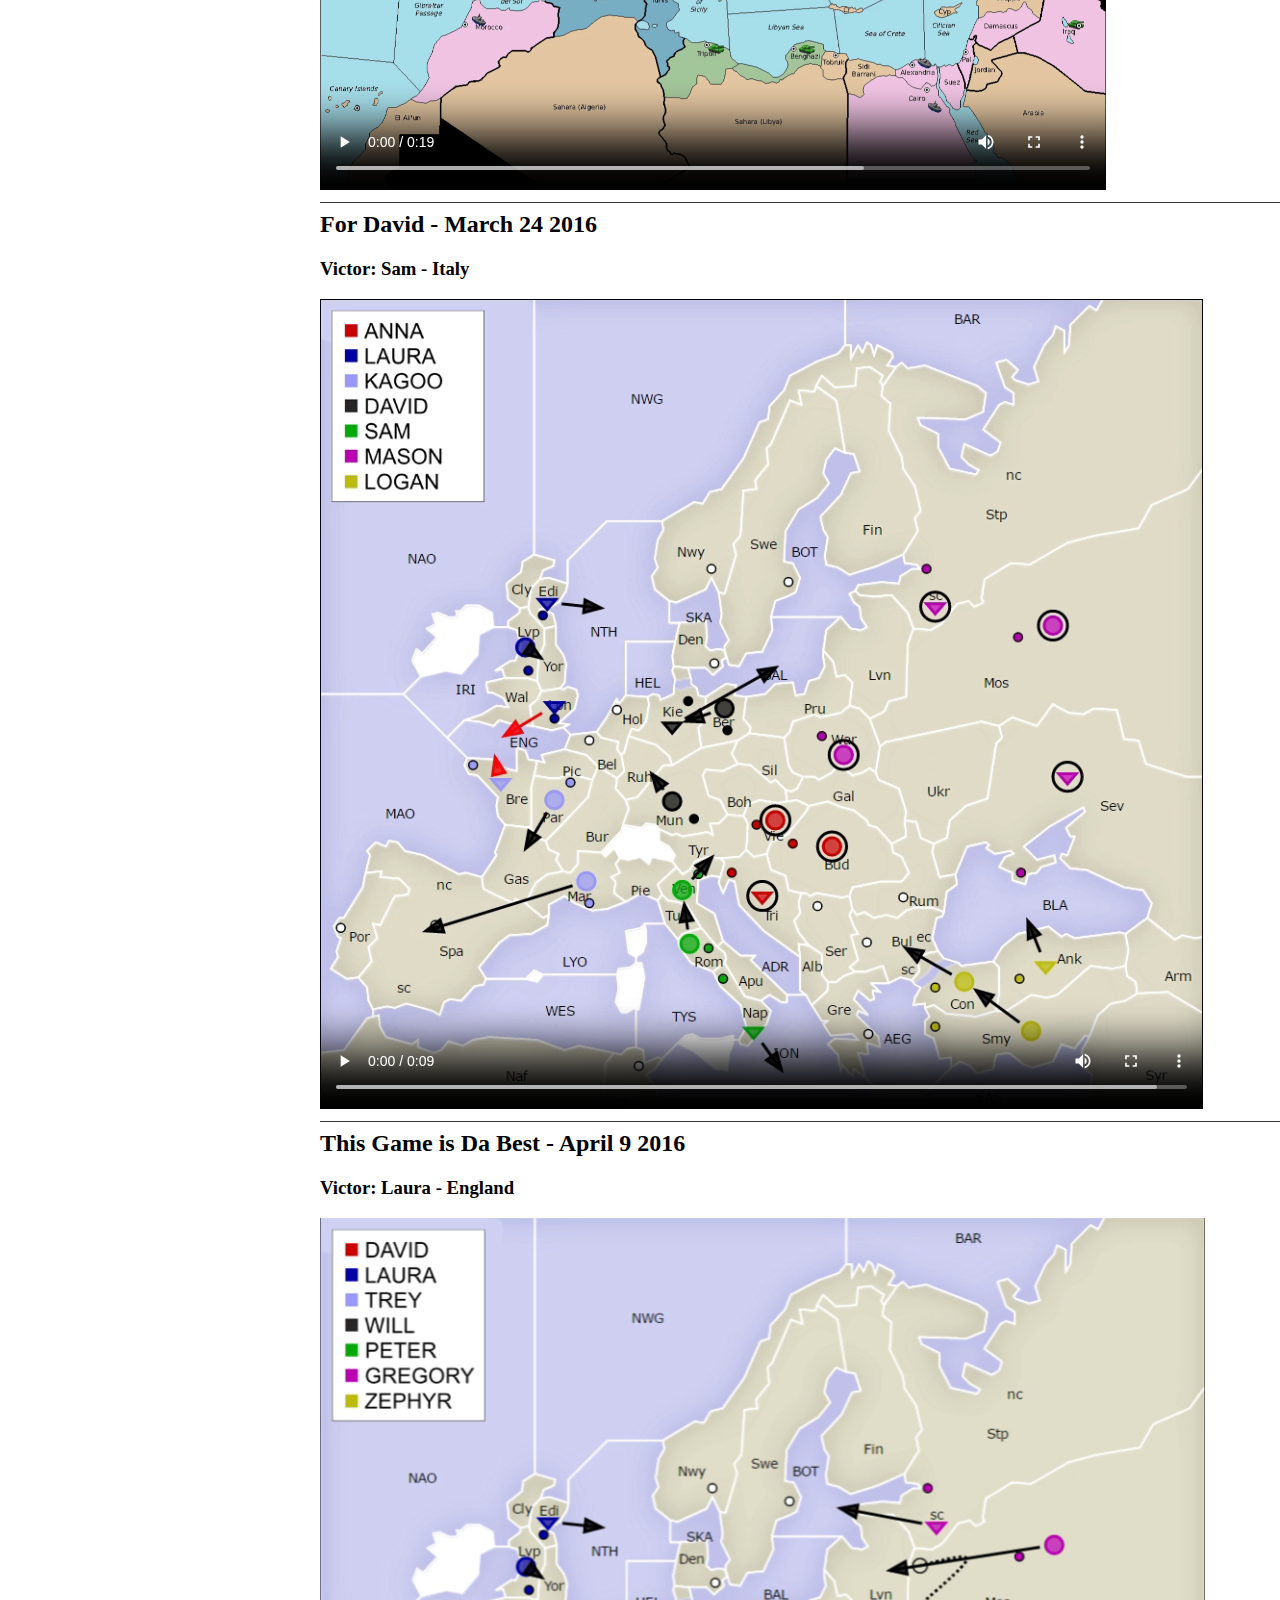
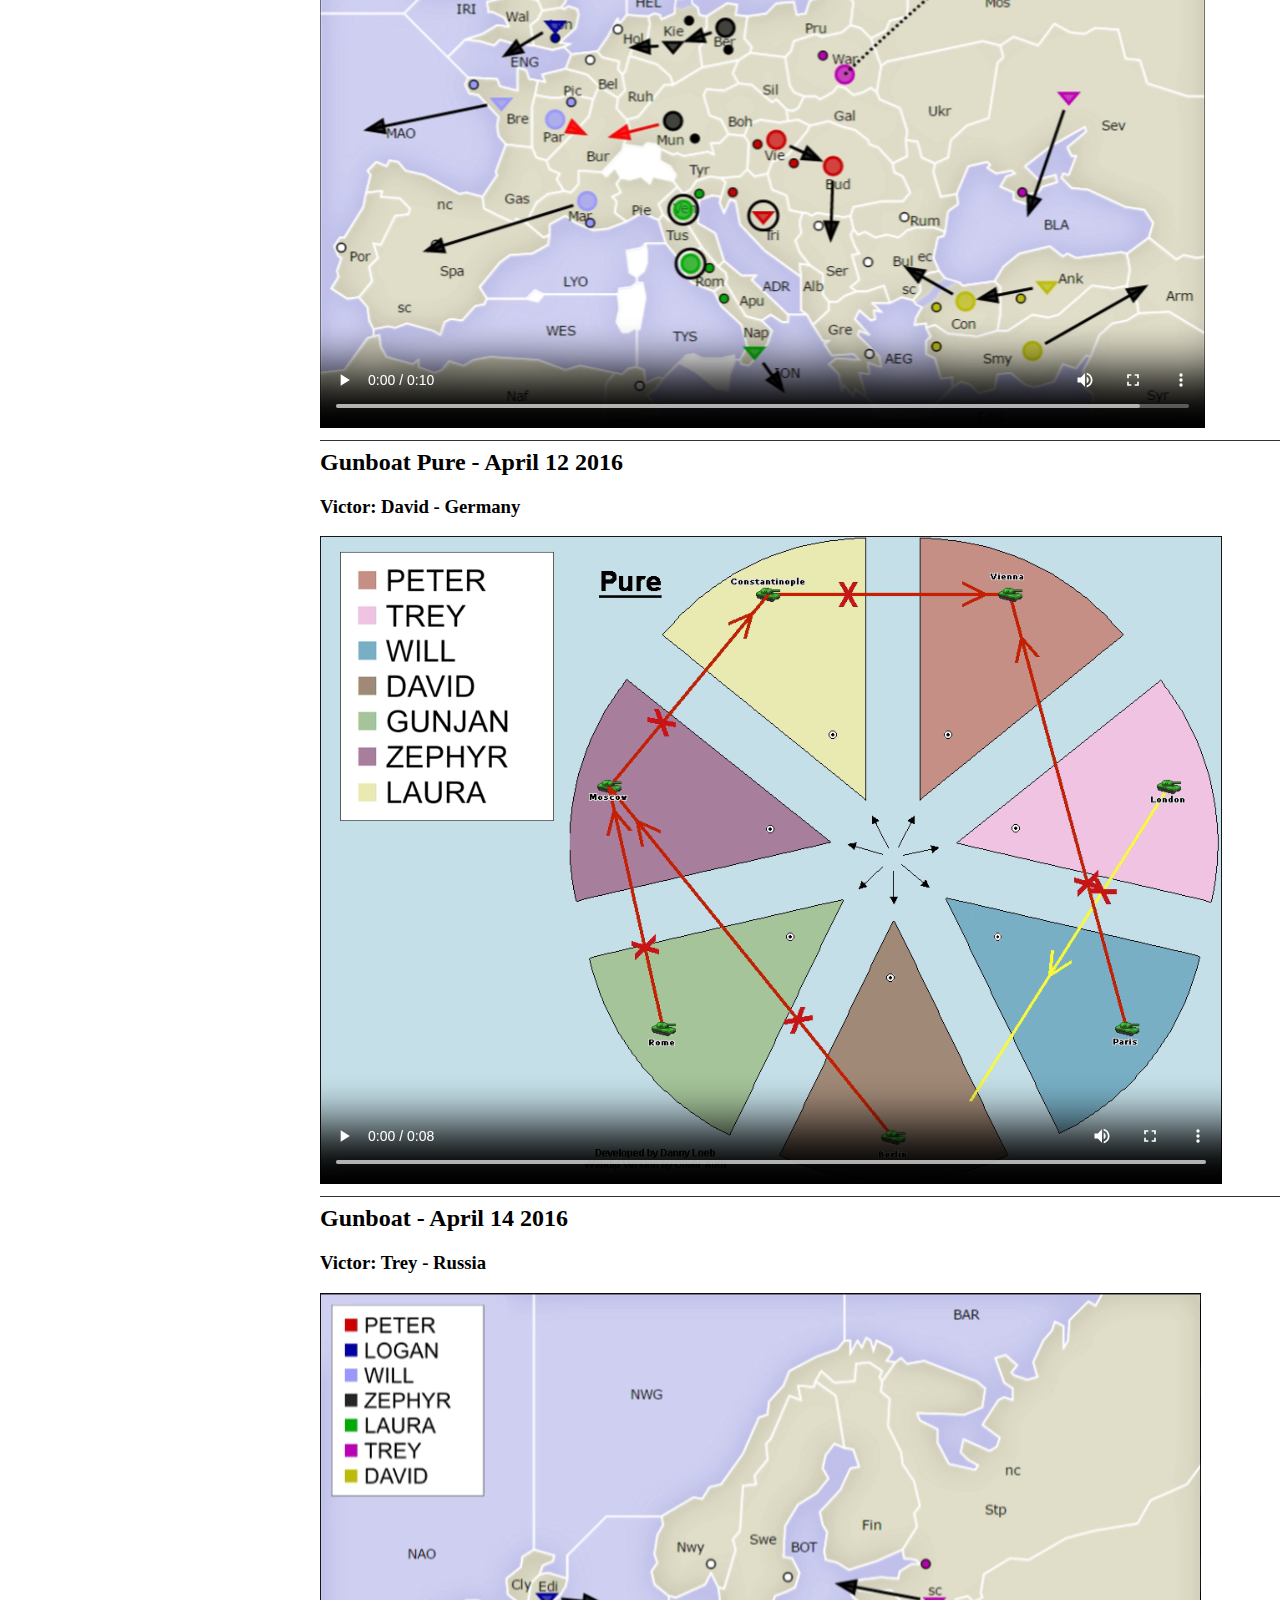
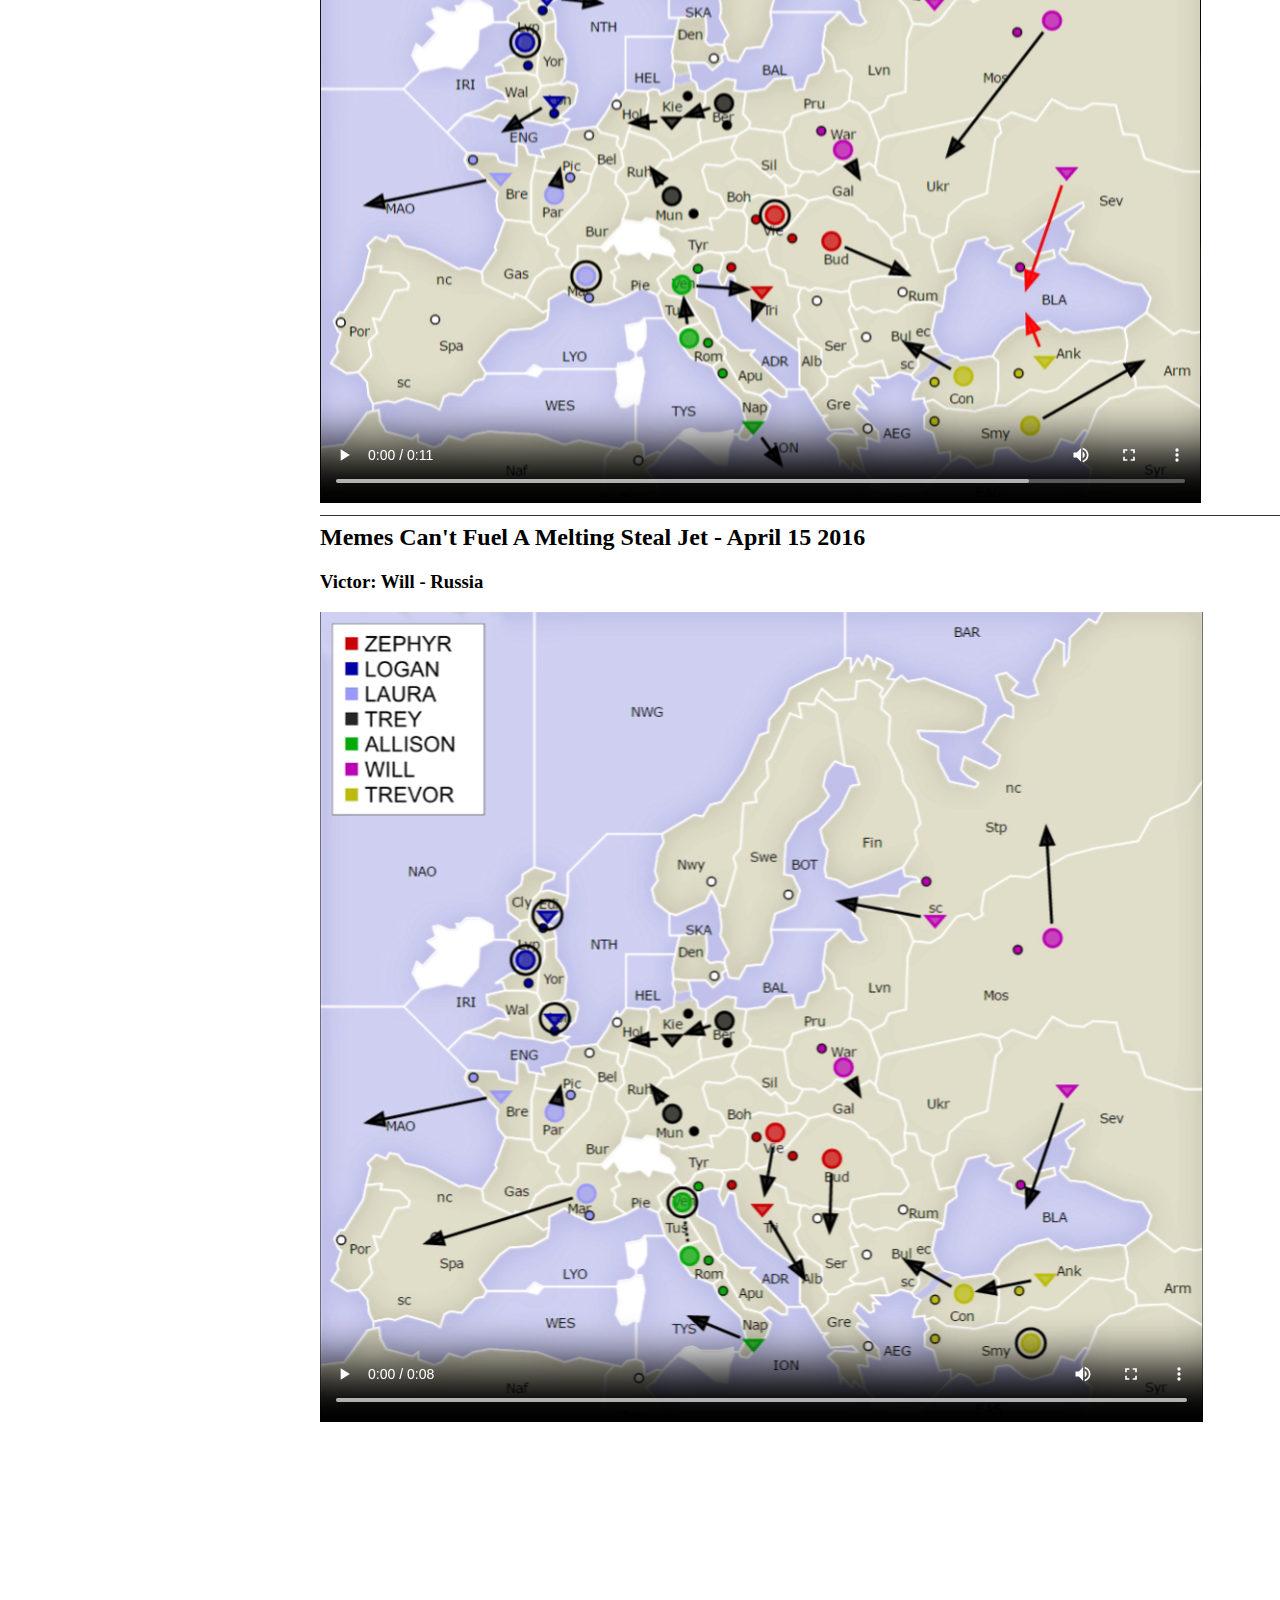
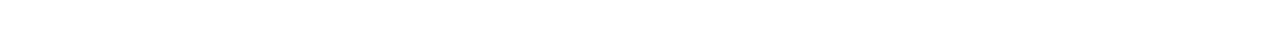
==== commit 9ac09717: "fix" ====
--- a/index.html
+++ b/index.html
@@ -86,7 +86,7 @@
 						</div>
 						<hr>
 						<div class="gif-container">
-							<h2 id="g">Memes Can't Fuel A Melting Steal Jet - April 15 2016</h2>
+							<h2 id="mcfamsj">Memes Can't Fuel A Melting Steal Jet - April 15 2016</h2>
 							<h3>Victor: Will - Russia</h3>
 							<video src="assets\mcfamsj.mp4" controls></video>
 						</div>
--- a/stylesheet.css
+++ b/stylesheet.css
@@ -36,16 +36,16 @@
 }
 
 #wrapper.toggled {
-    padding-left: 250px;
+    padding-left: 300px;
 }
 
 #sidebar-wrapper {
     z-index: 1000;
     position: fixed;
-    left: 250px;
+    left: 300px;
     width: 0;
     height: 100%;
-    margin-left: -250px;
+    margin-left: -300px;
     overflow-y: auto;
     background: #EEE;
     -webkit-transition: all 0.5s ease;
@@ -55,7 +55,7 @@
 }
 
 #wrapper.toggled #sidebar-wrapper {
-    width: 250px;
+    width: 300px;
 }
 
 #page-content-wrapper {
@@ -66,7 +66,7 @@
 
 #wrapper.toggled #page-content-wrapper {
     position: absolute;
-    margin-right: -250px;
+    margin-right: -300px;
 }
 
 /* Sidebar Styles */
@@ -74,7 +74,7 @@
 .sidebar-nav {
     position: absolute;
     top: 0;
-    width: 250px;
+    width: 300px;
     margin: 0;
     padding: 0;
     list-style: none;
@@ -119,7 +119,7 @@
 
 @media(min-width:768px) {
     #wrapper {
-        padding-left: 250px;
+        padding-left: 300px;
     }
 
     #wrapper.toggled {
@@ -127,7 +127,7 @@
     }
 
     #sidebar-wrapper {
-        width: 250px;
+        width: 300px;
     }
 
     #wrapper.toggled #sidebar-wrapper {
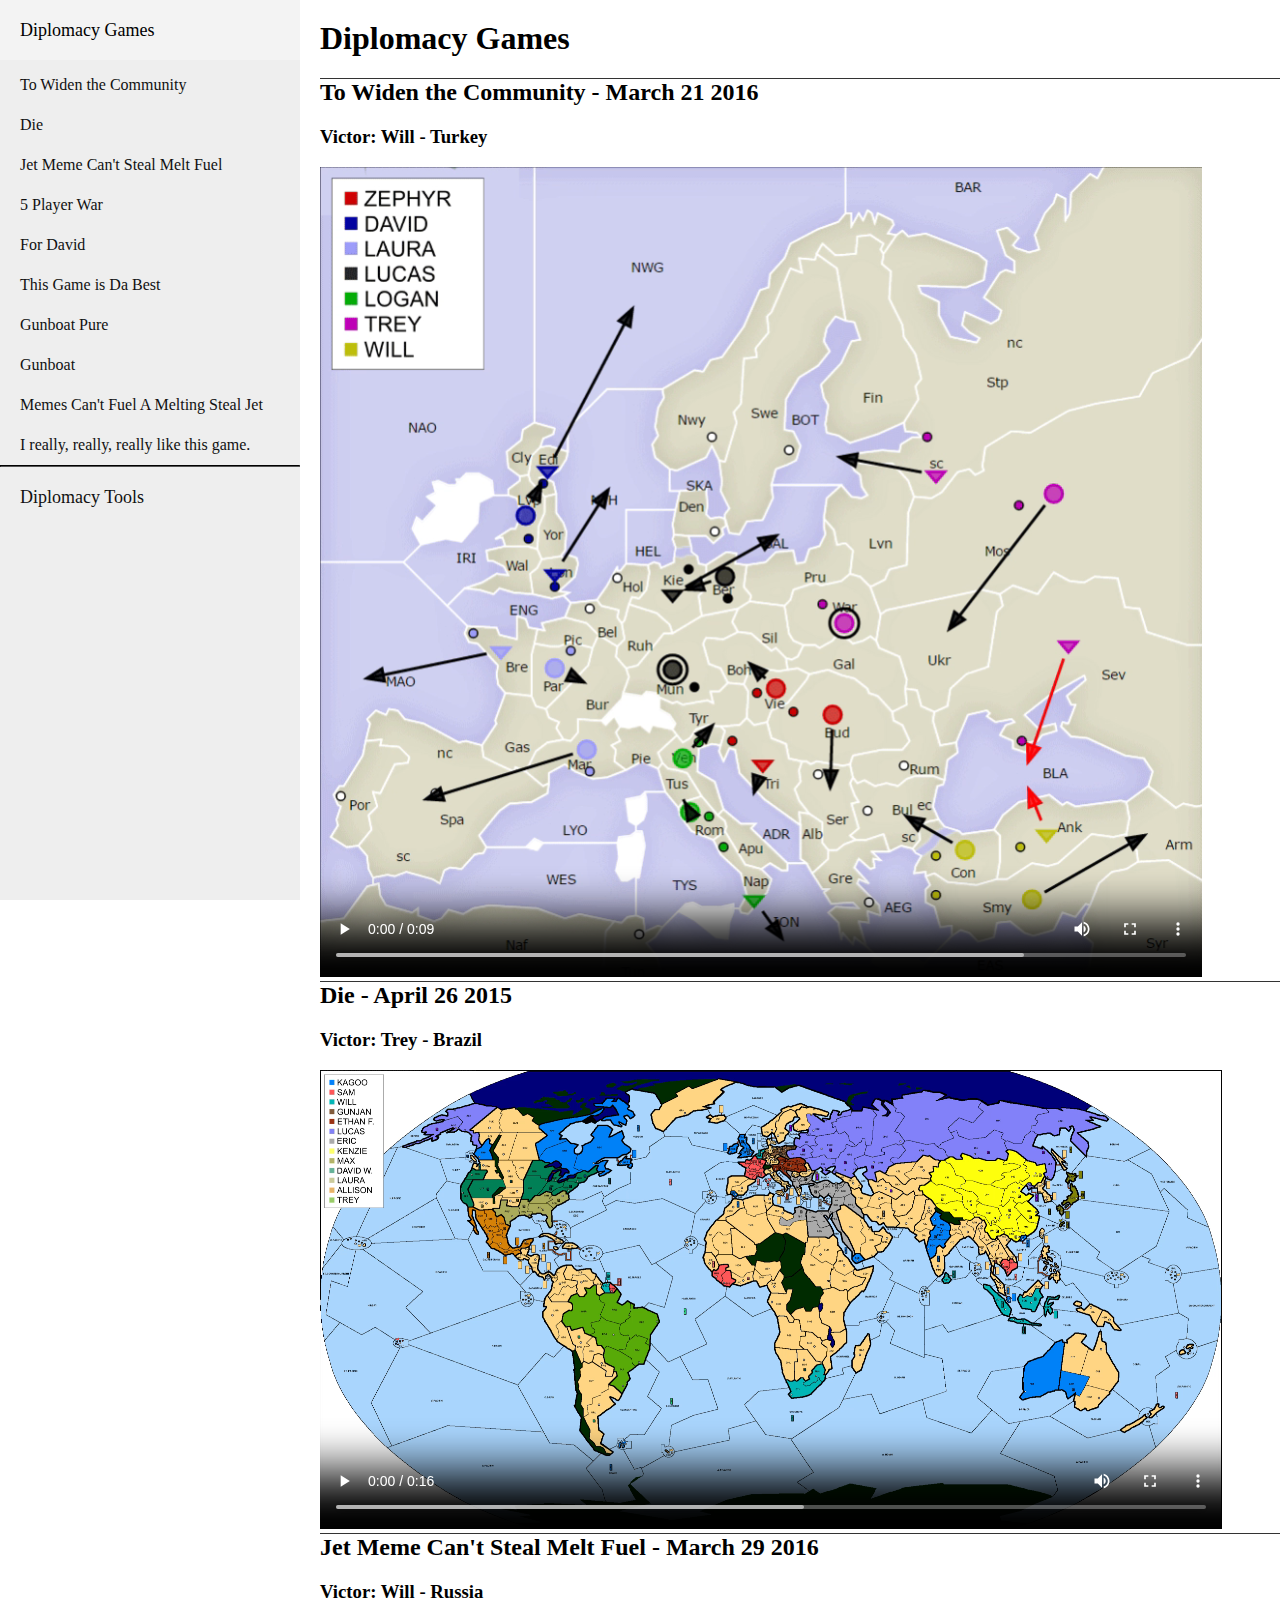
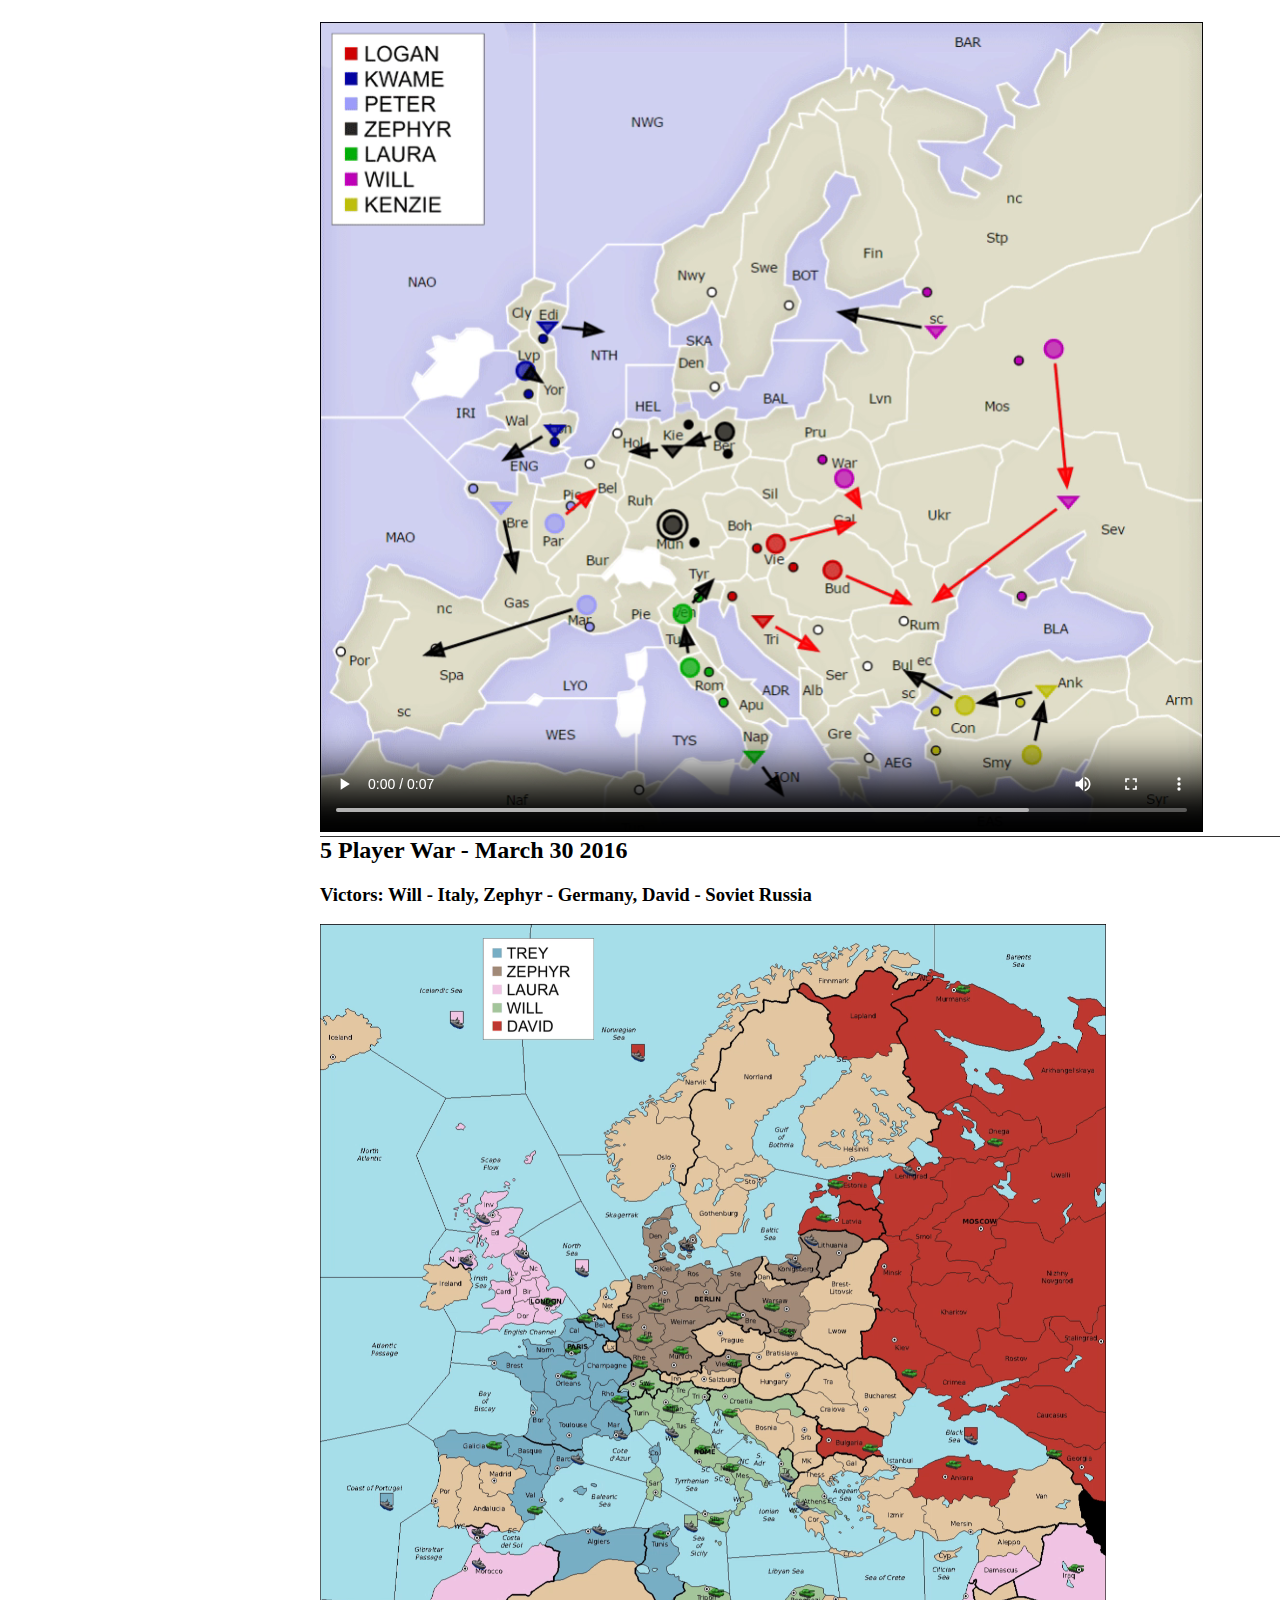
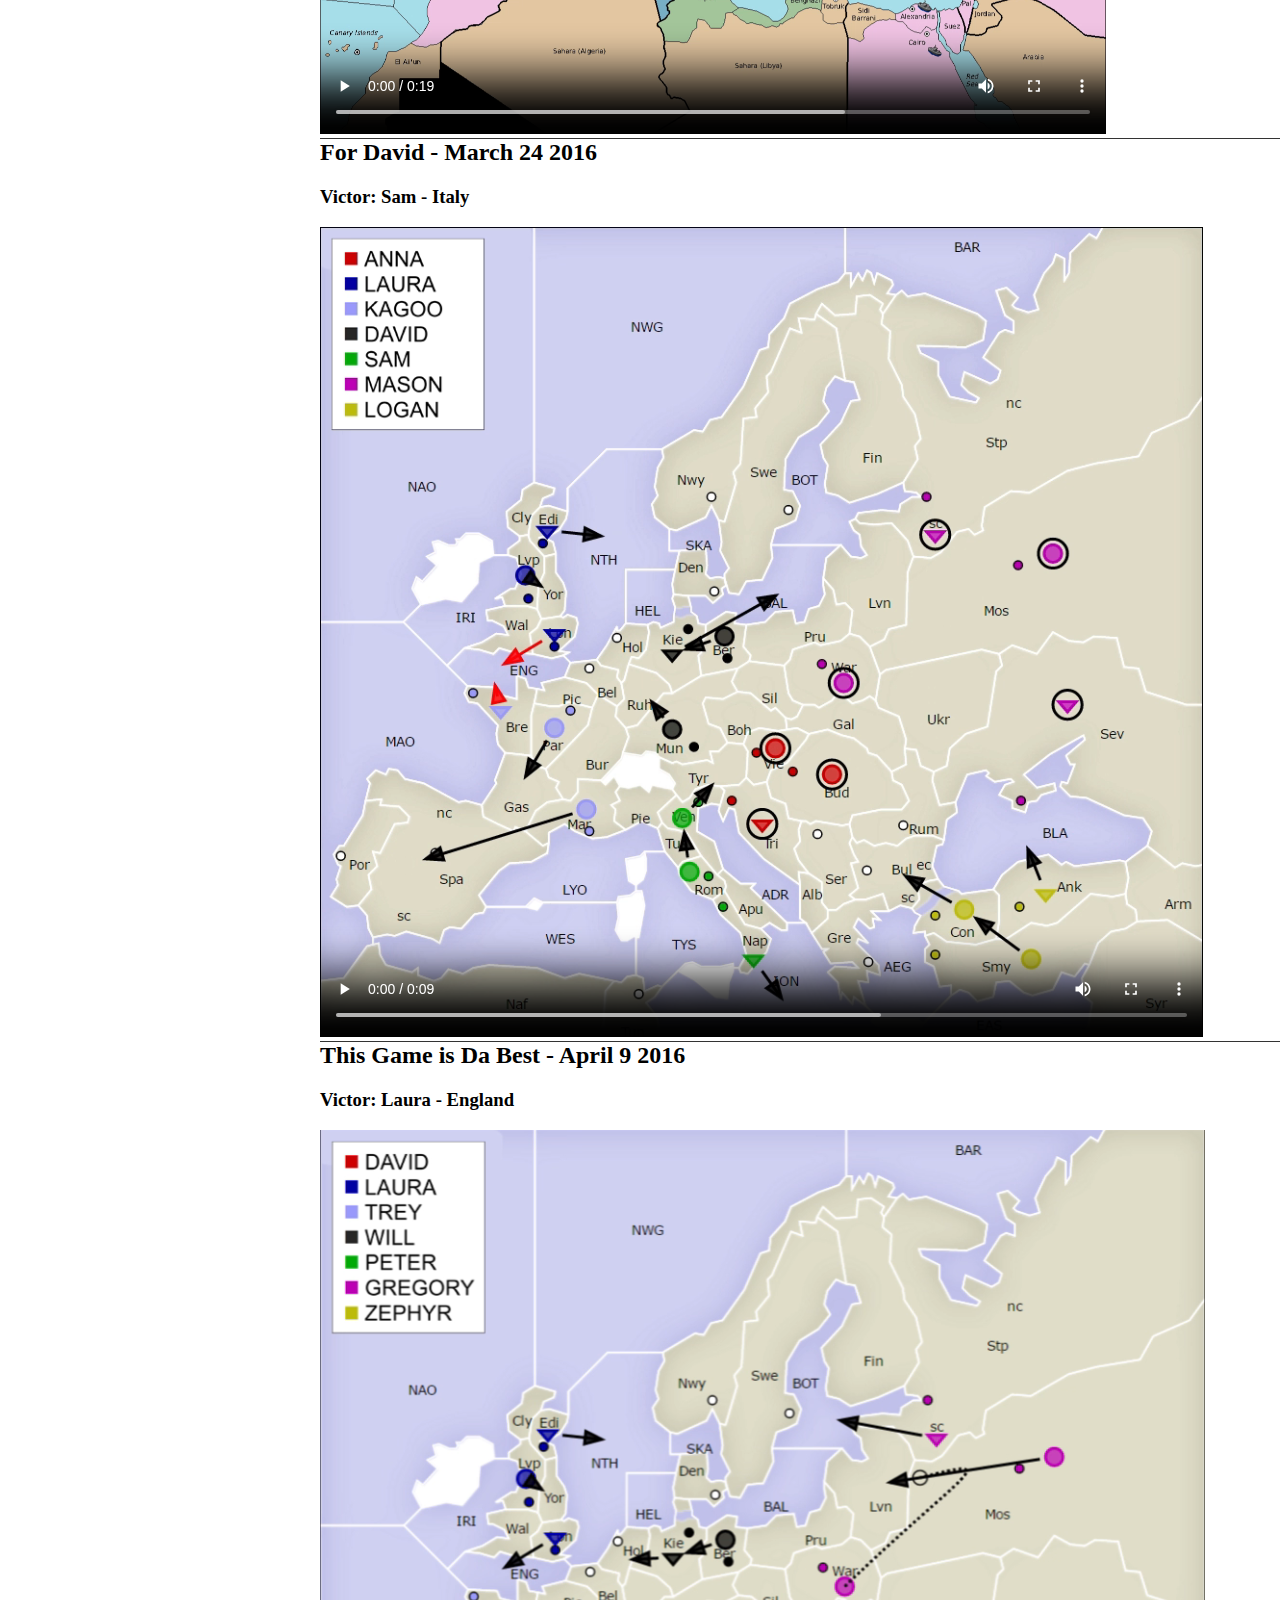
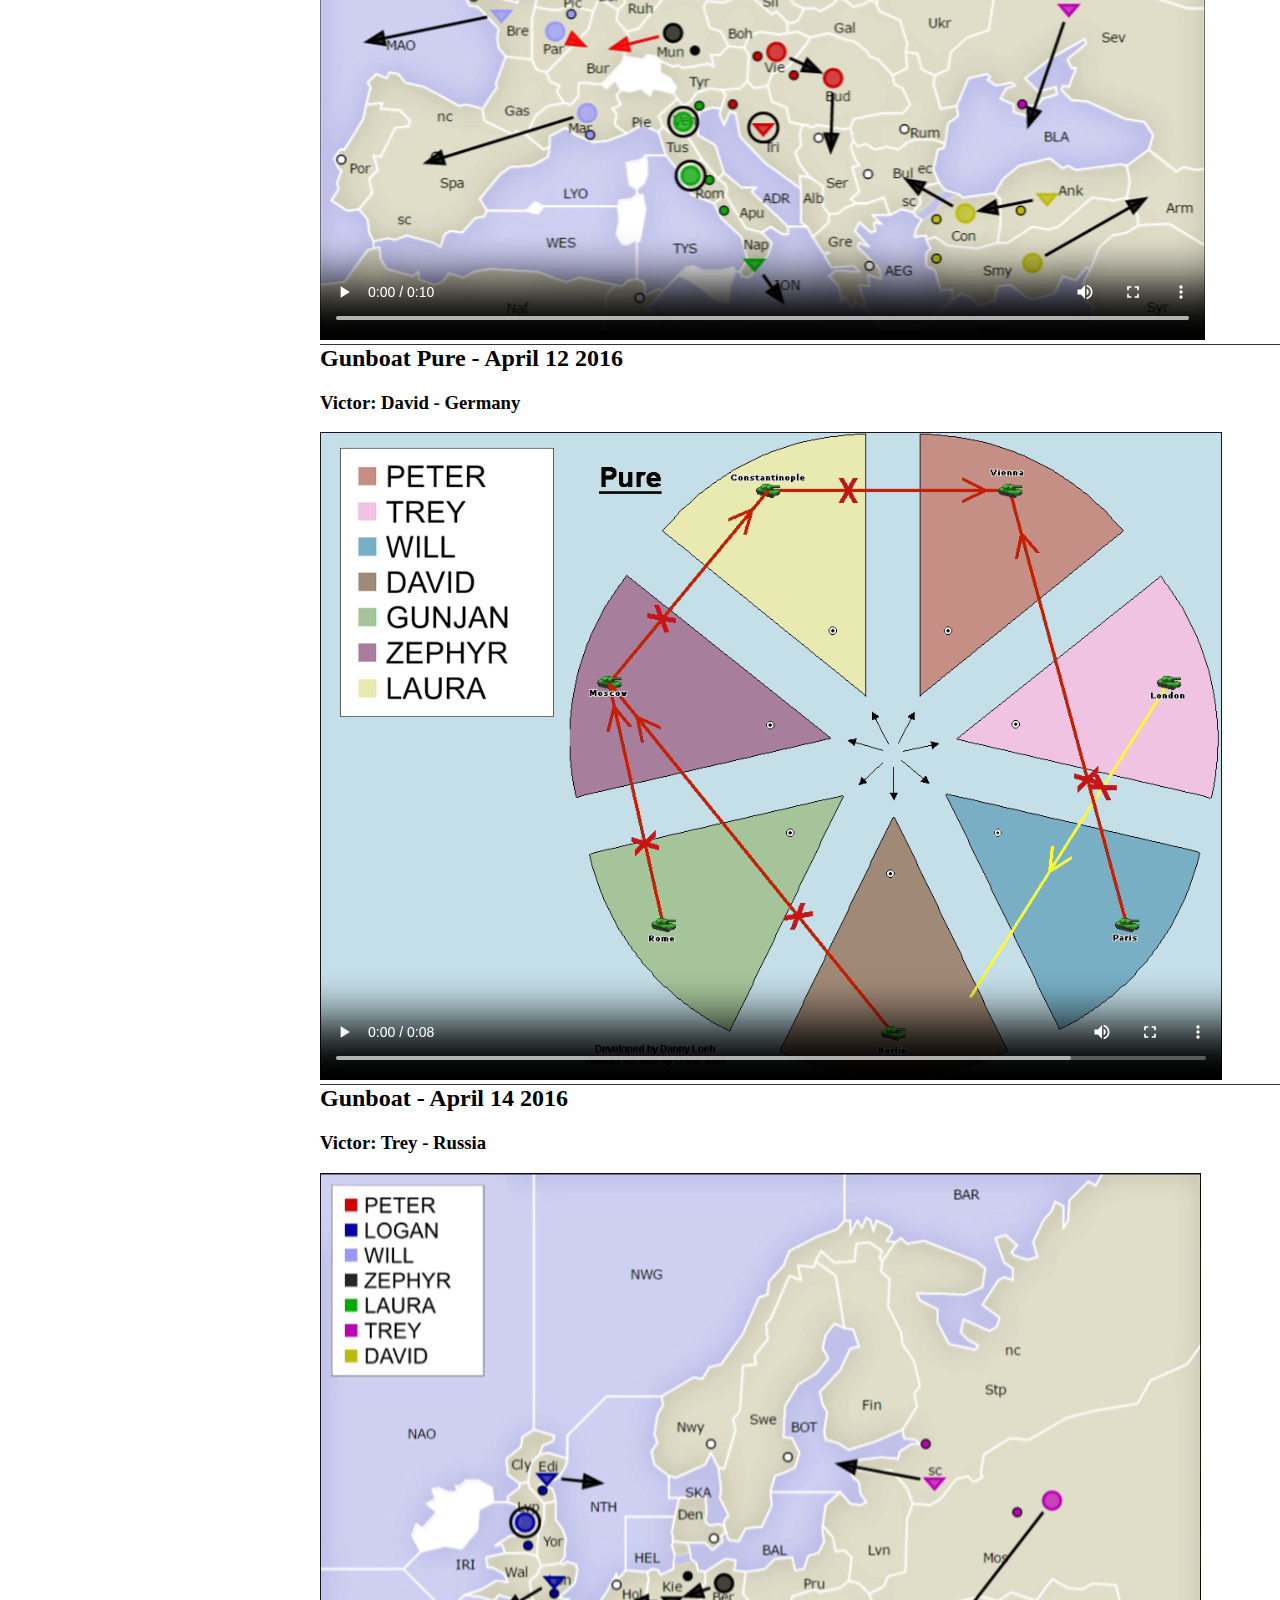
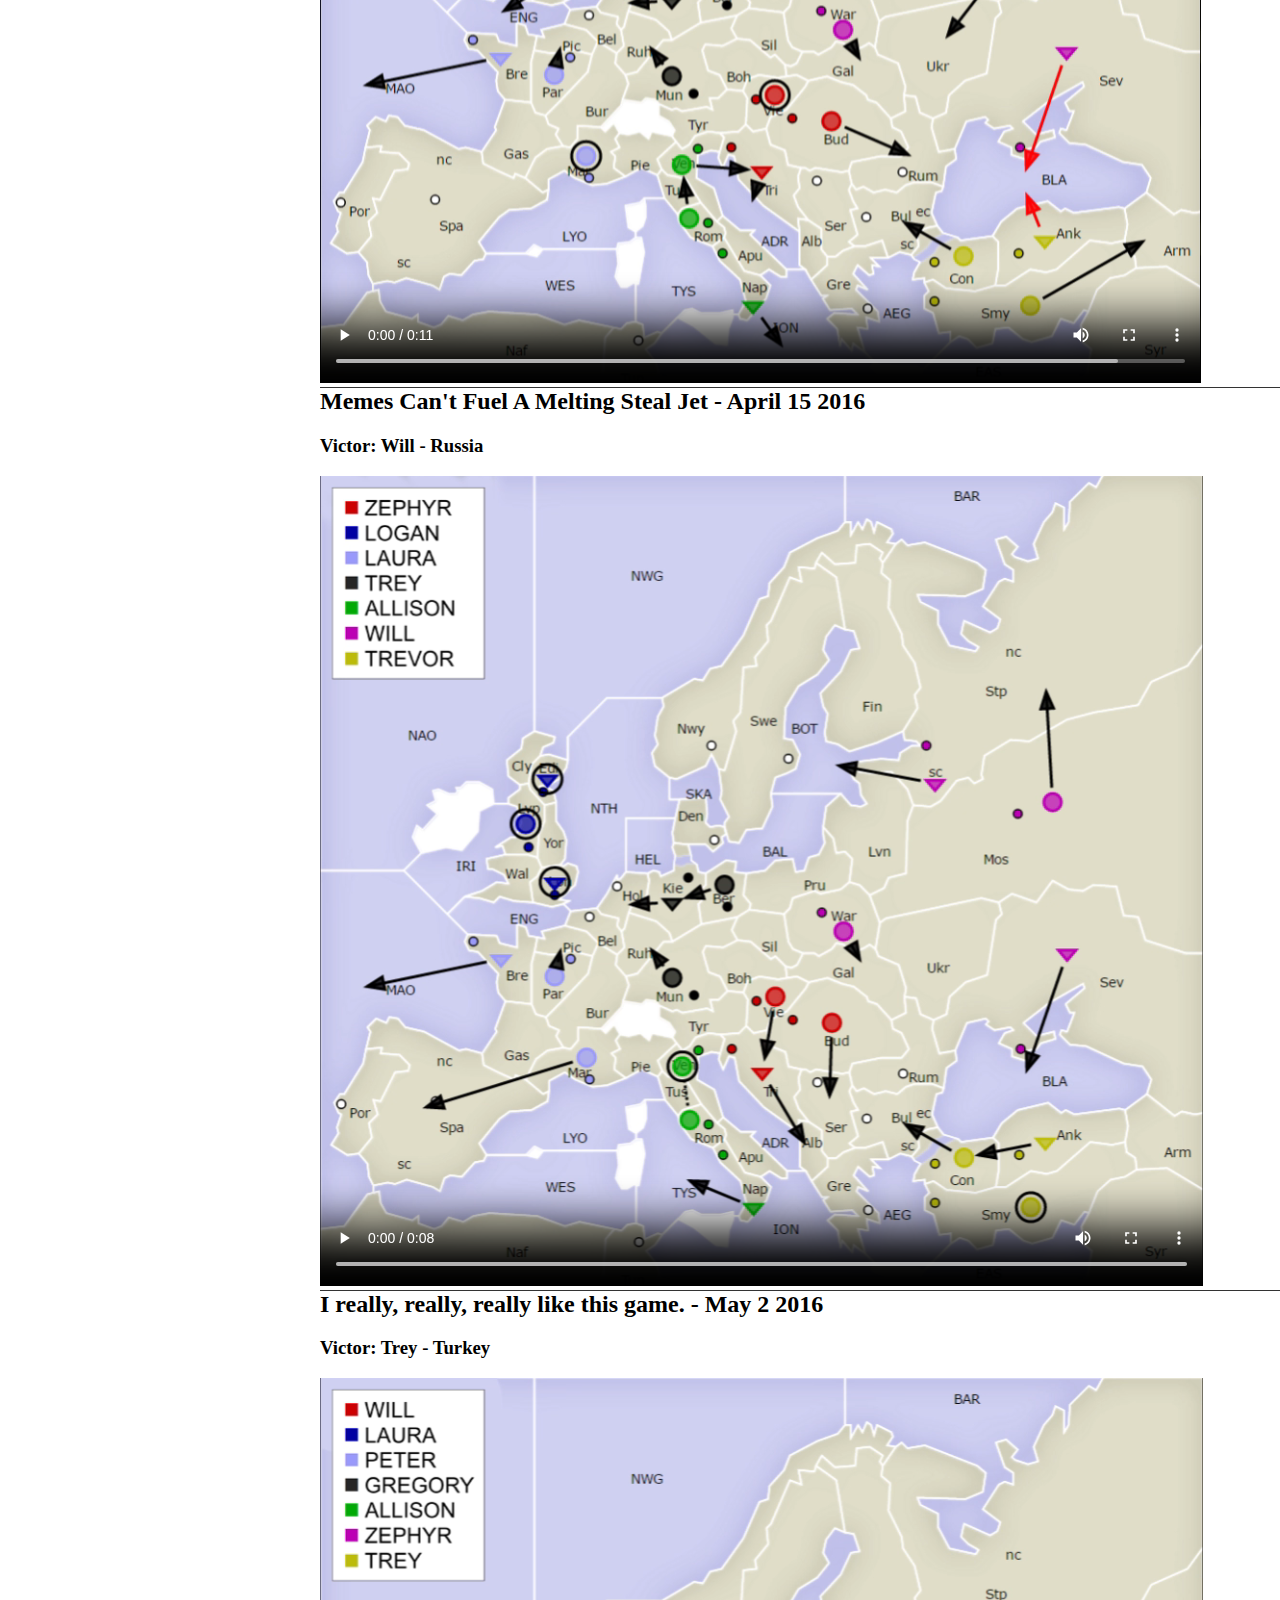
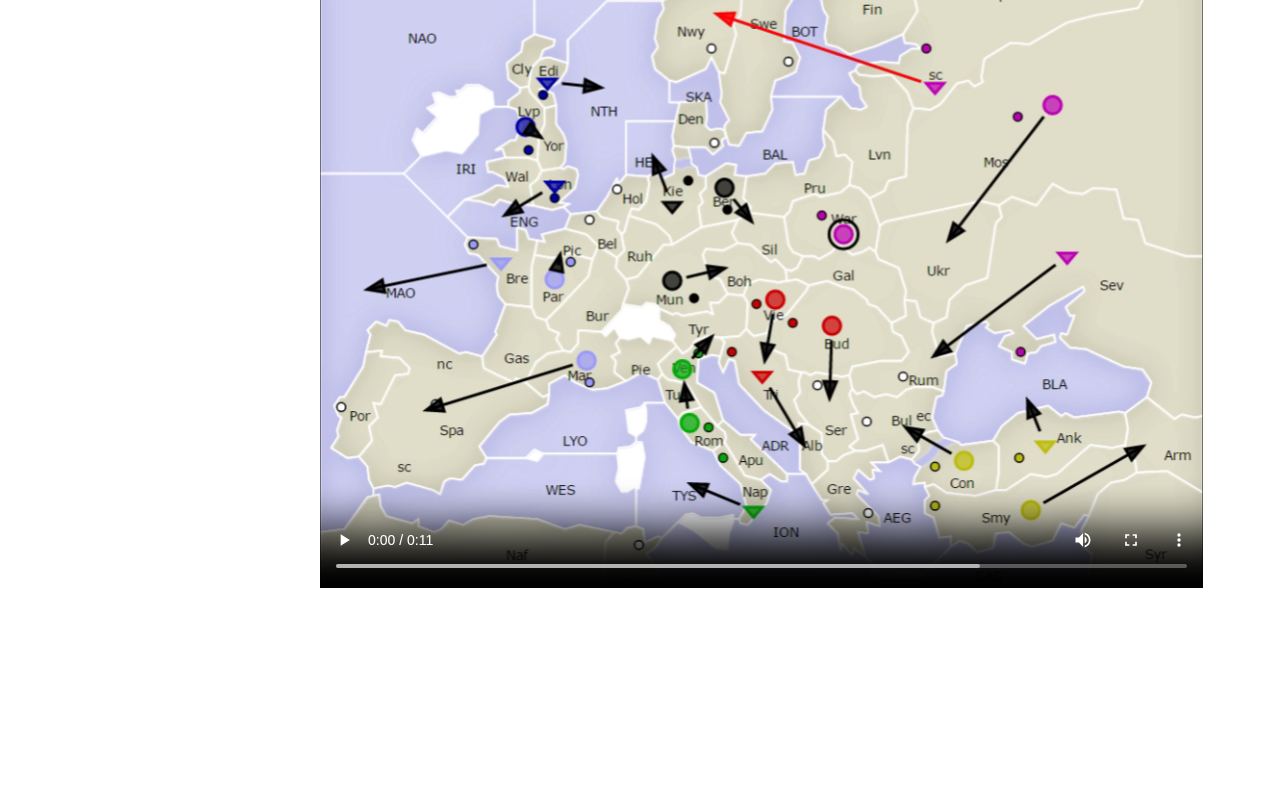
==== commit 231332f4: "Added irrrltg and tools" ====
--- a/index.html
+++ b/index.html
@@ -26,6 +26,9 @@
                 <li><a href="#gp">Gunboat Pure</a></li>
                 <li><a href="#g">Gunboat</a></li>
                 <li><a href="#mcfamsj">Memes Can't Fuel A Melting Steal Jet</a></li>
+                <li><a href="#irrrltg">I really, really, really like this game.</a></li>
+				<hr>
+                <li class="sidebar-brand"><a href="/diplomacy/tools.html">Diplomacy Tools</a></li>
             </ul>
         </div>
         <!-- /#sidebar-wrapper -->
@@ -90,6 +93,12 @@
 							<h3>Victor: Will - Russia</h3>
 							<video src="assets\mcfamsj.mp4" controls></video>
 						</div>
+						<hr>
+						<div class="gif-container">
+							<h2 id="irrrltg">I really, really, really like this game. - May 2 2016</h2>
+							<h3>Victor: Trey - Turkey</h3>
+							<video src="assets\irrrltg.mp4" controls></video>
+						</div>
 						<div id="dumb"></div>
                     </div>
                 </div>
--- a/stylesheet.css
+++ b/stylesheet.css
@@ -23,6 +23,11 @@
 	width:1px;
 }
 
+hr {
+	margin-top:0px !important;
+	margin-bottom:0px !important;
+	border-color:black !important;
+}
 
 
 
@@ -113,8 +118,8 @@
 }
 
 .sidebar-nav > .sidebar-brand a:hover {
-    color: #fff;
-    background: none;
+    color: #000;
+   background: rgba(255,255,255,0.3)
 }
 
 @media(min-width:768px) {
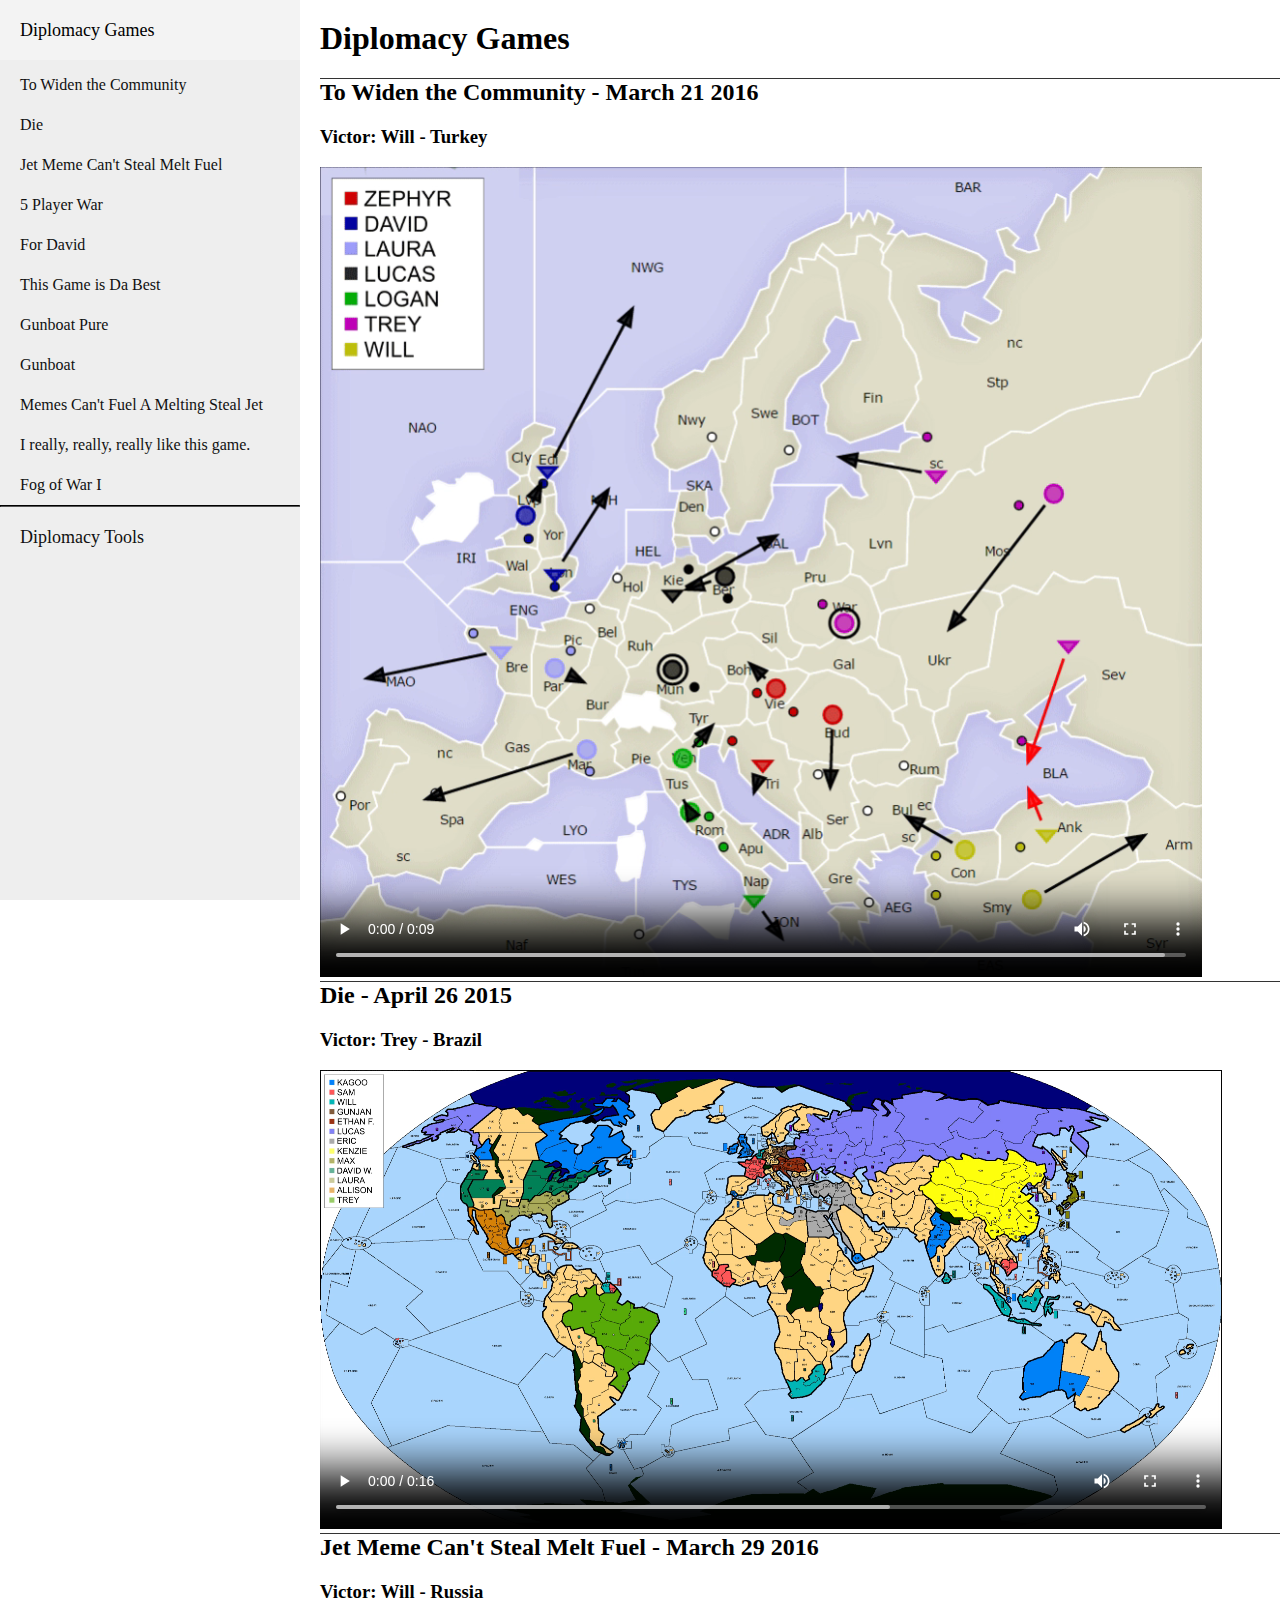
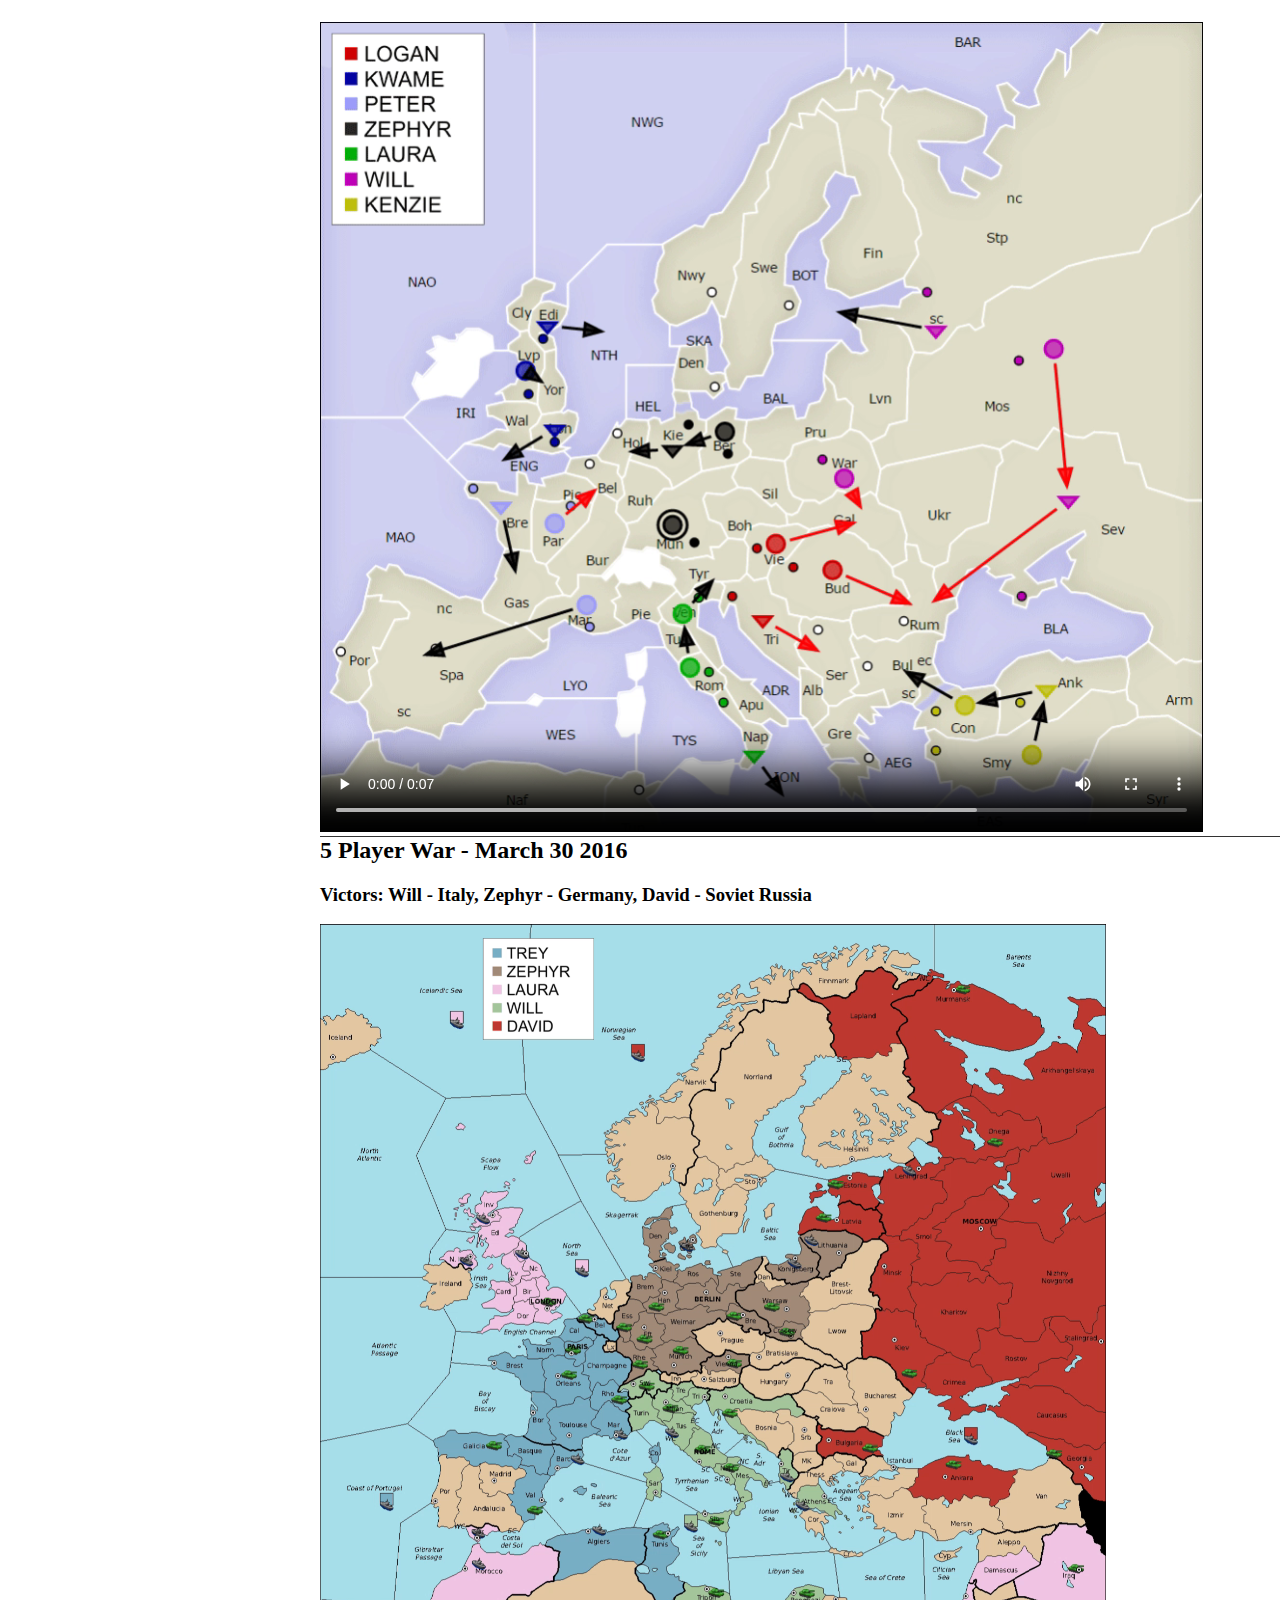
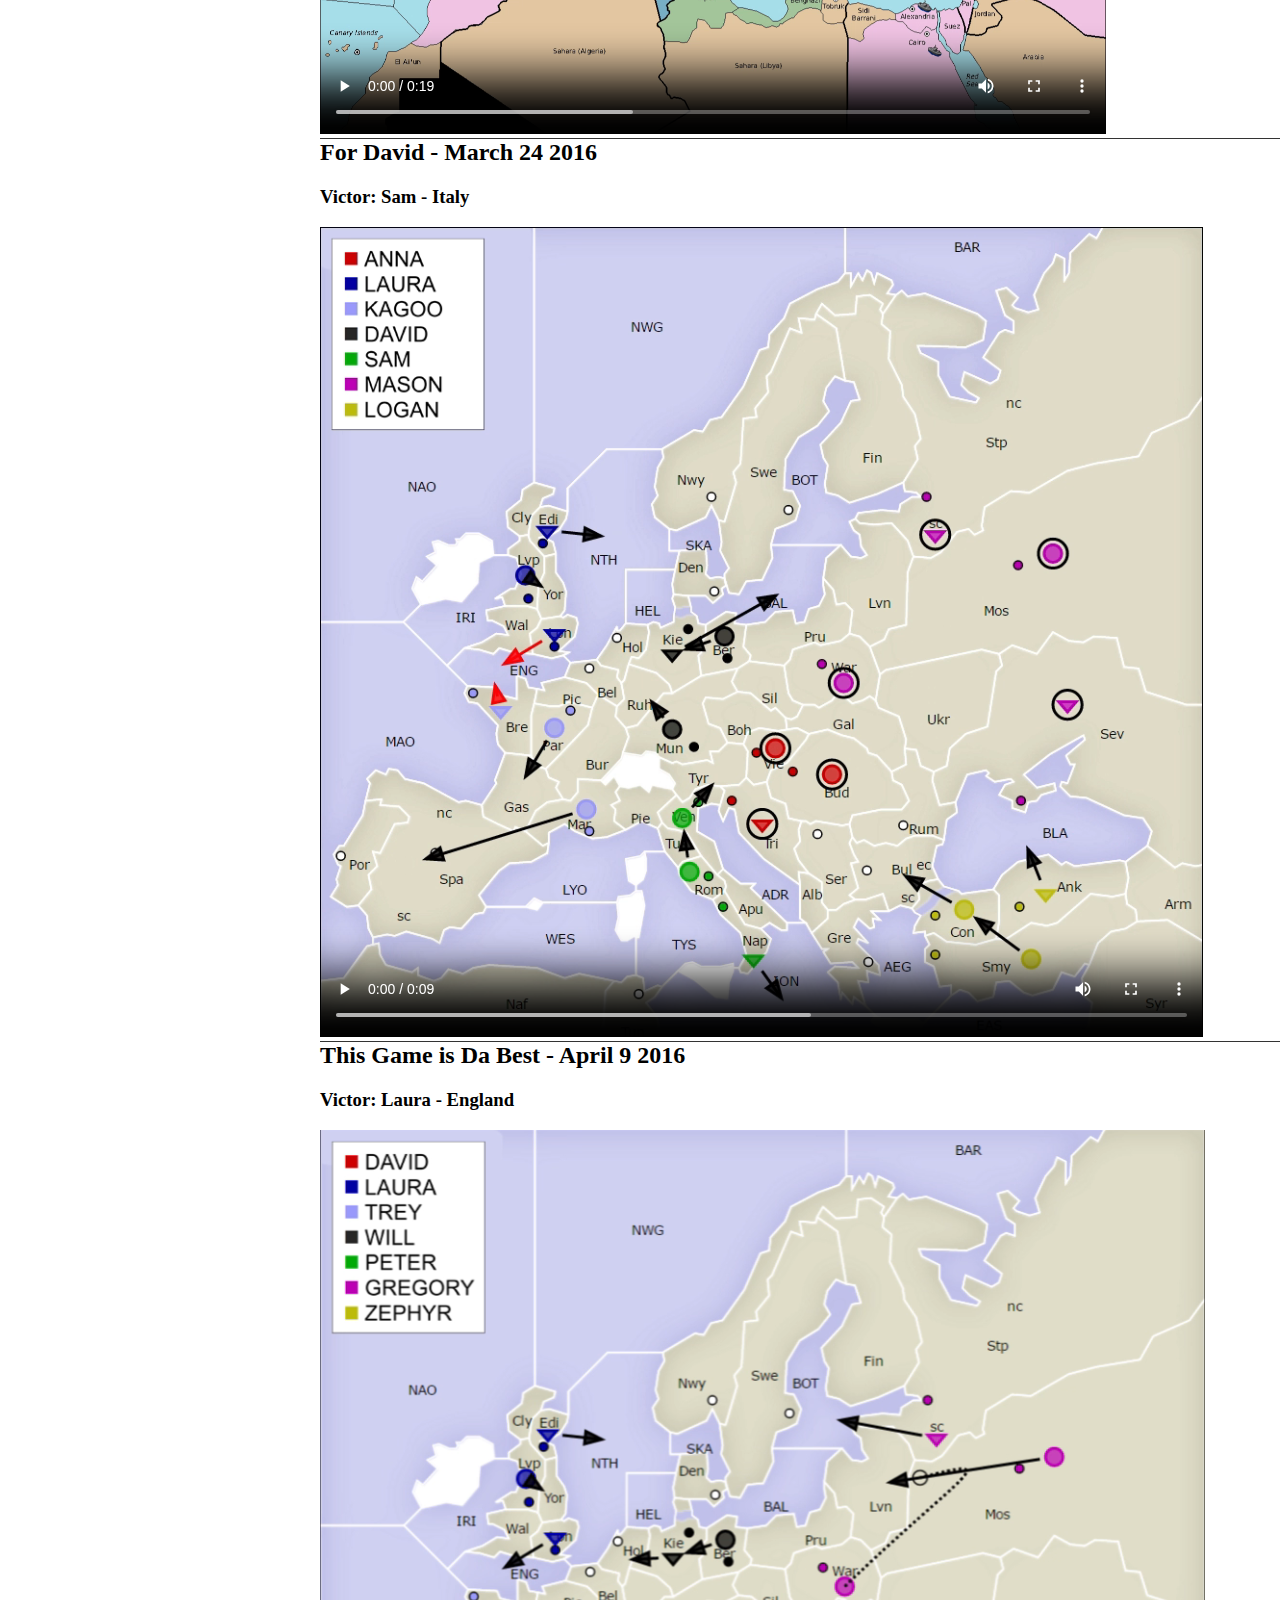
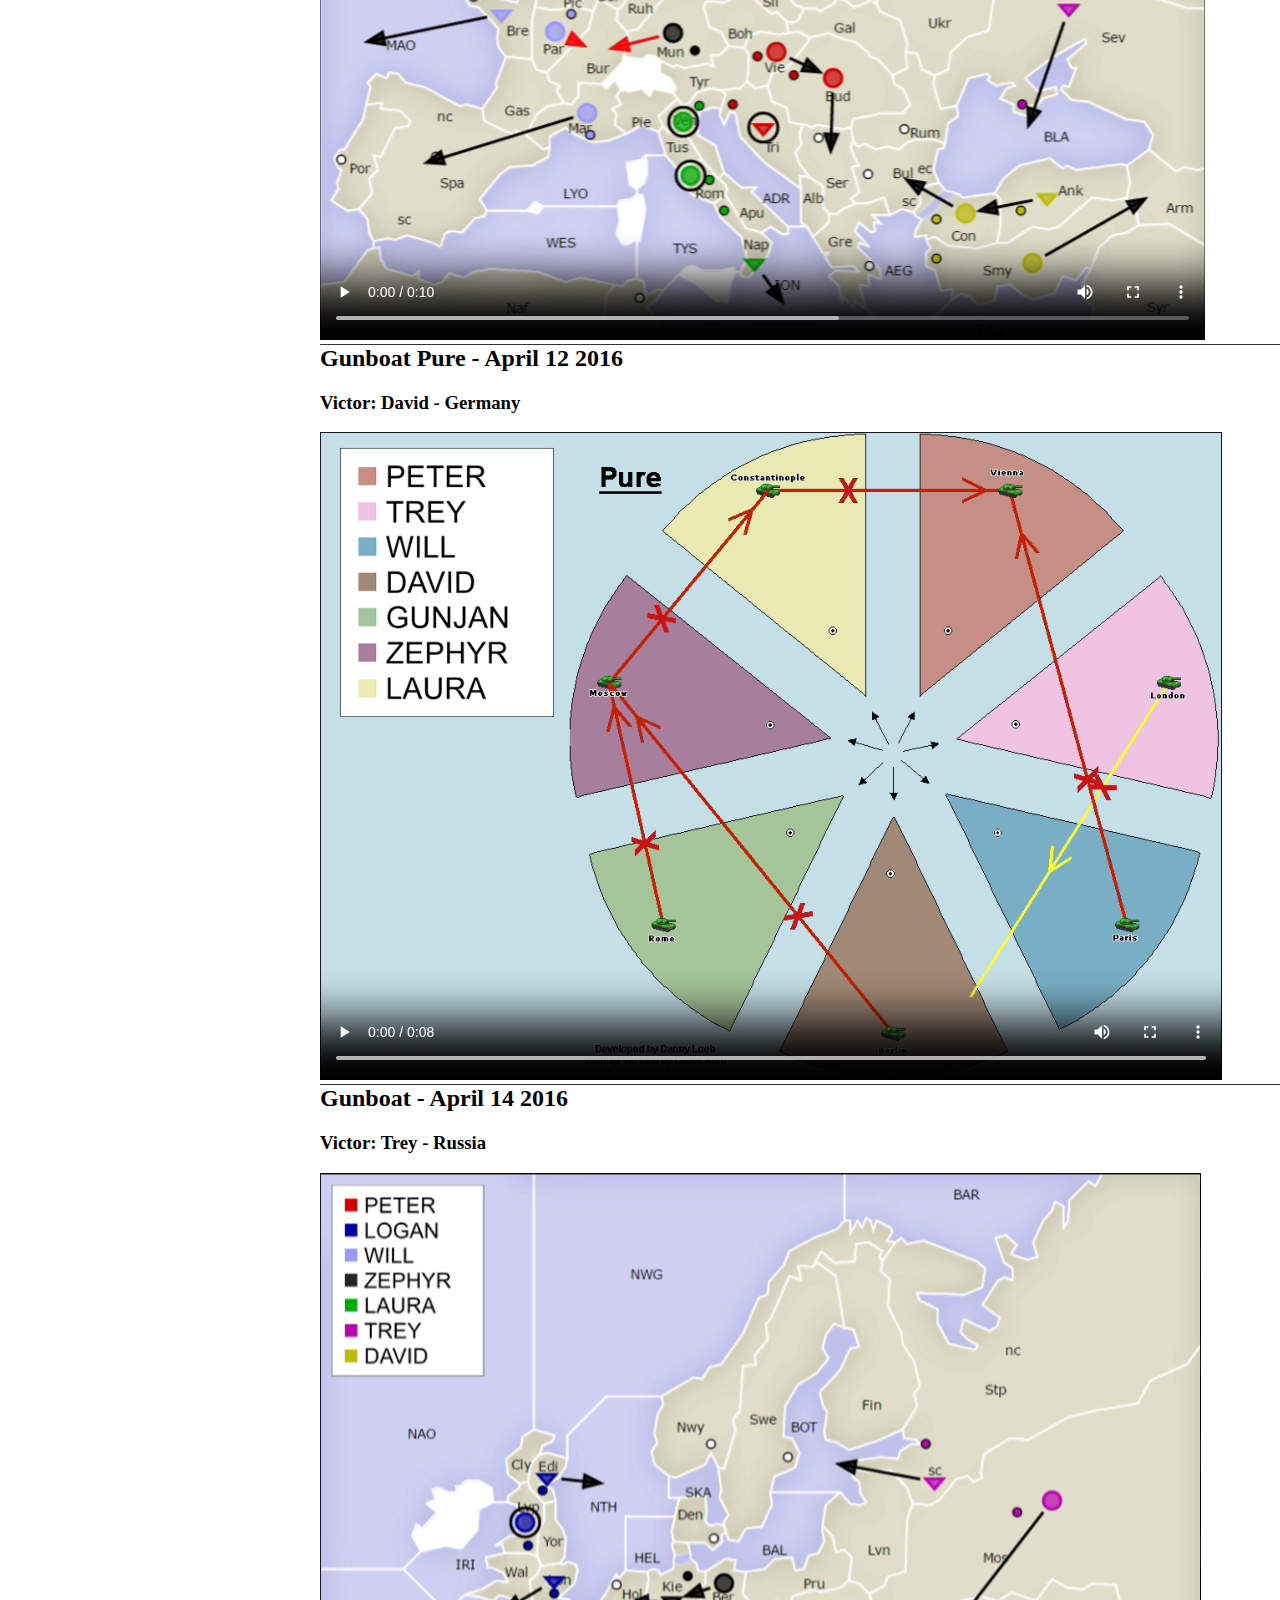
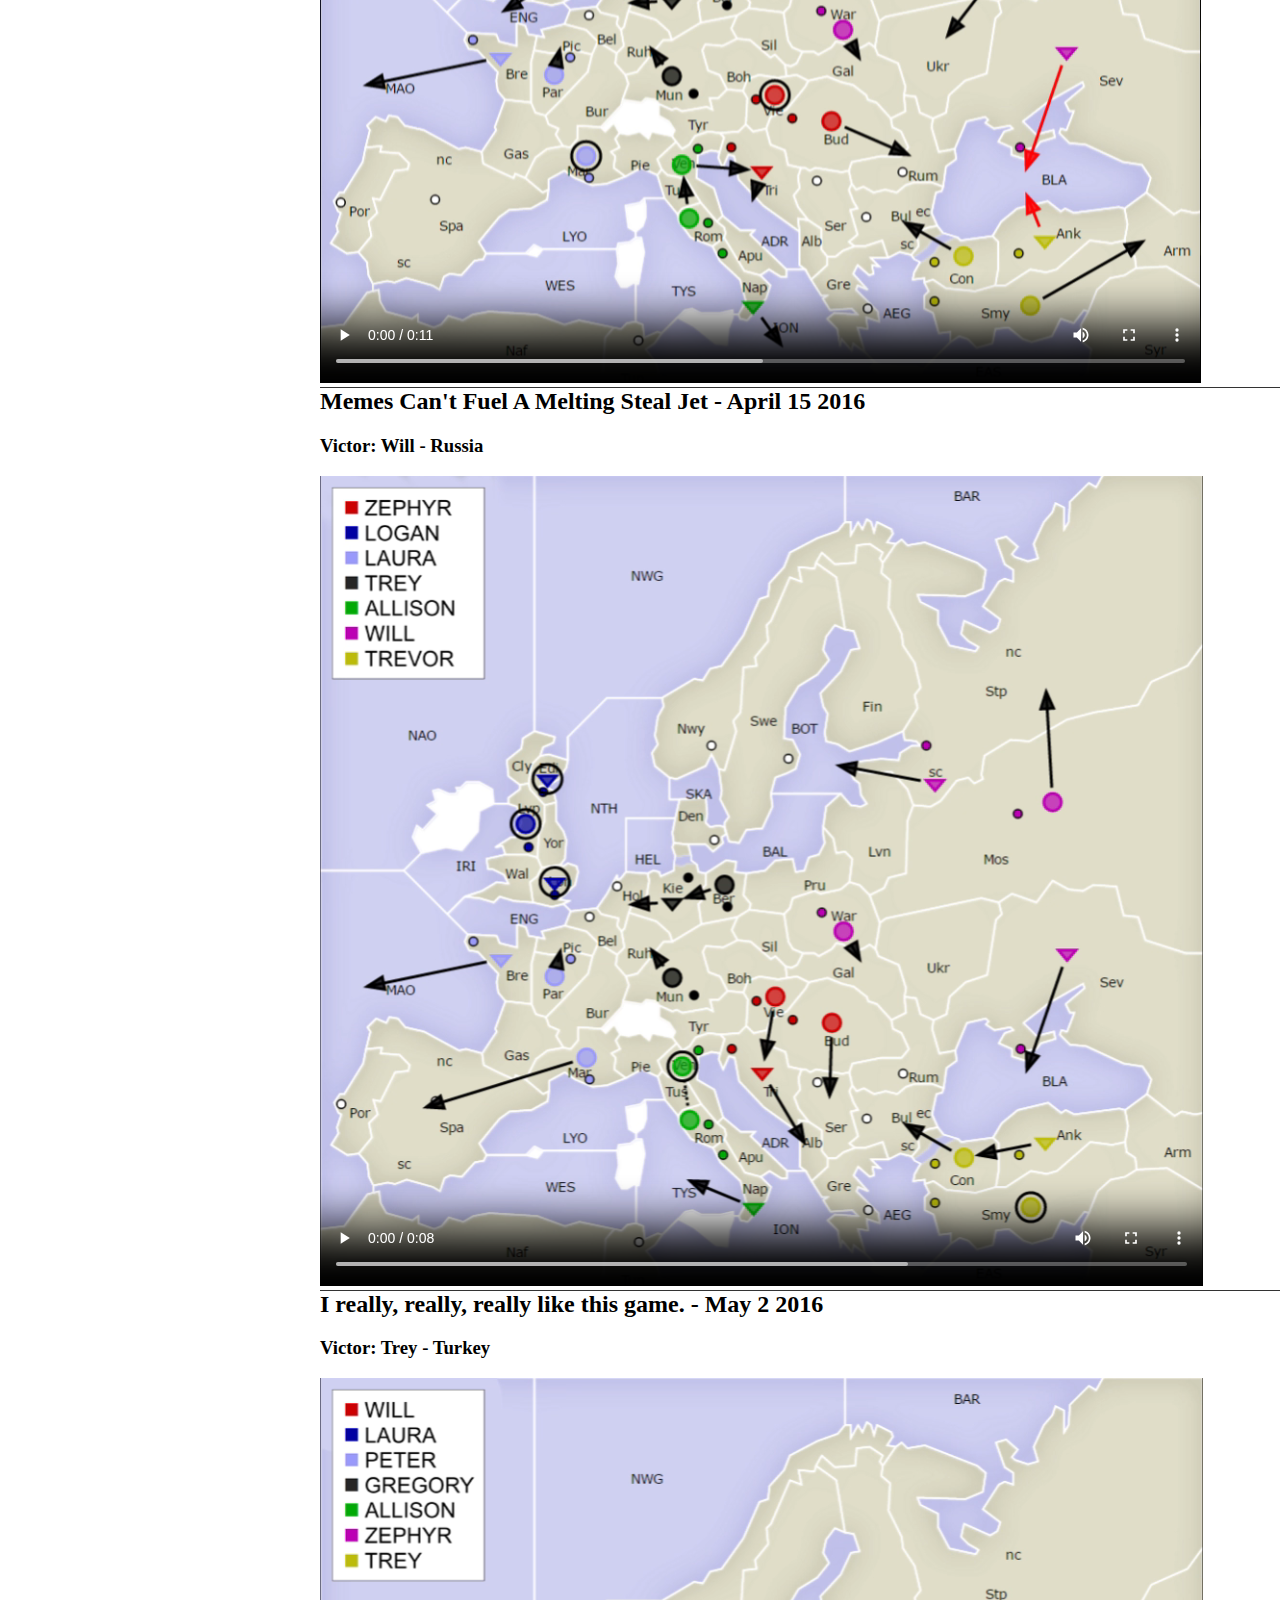
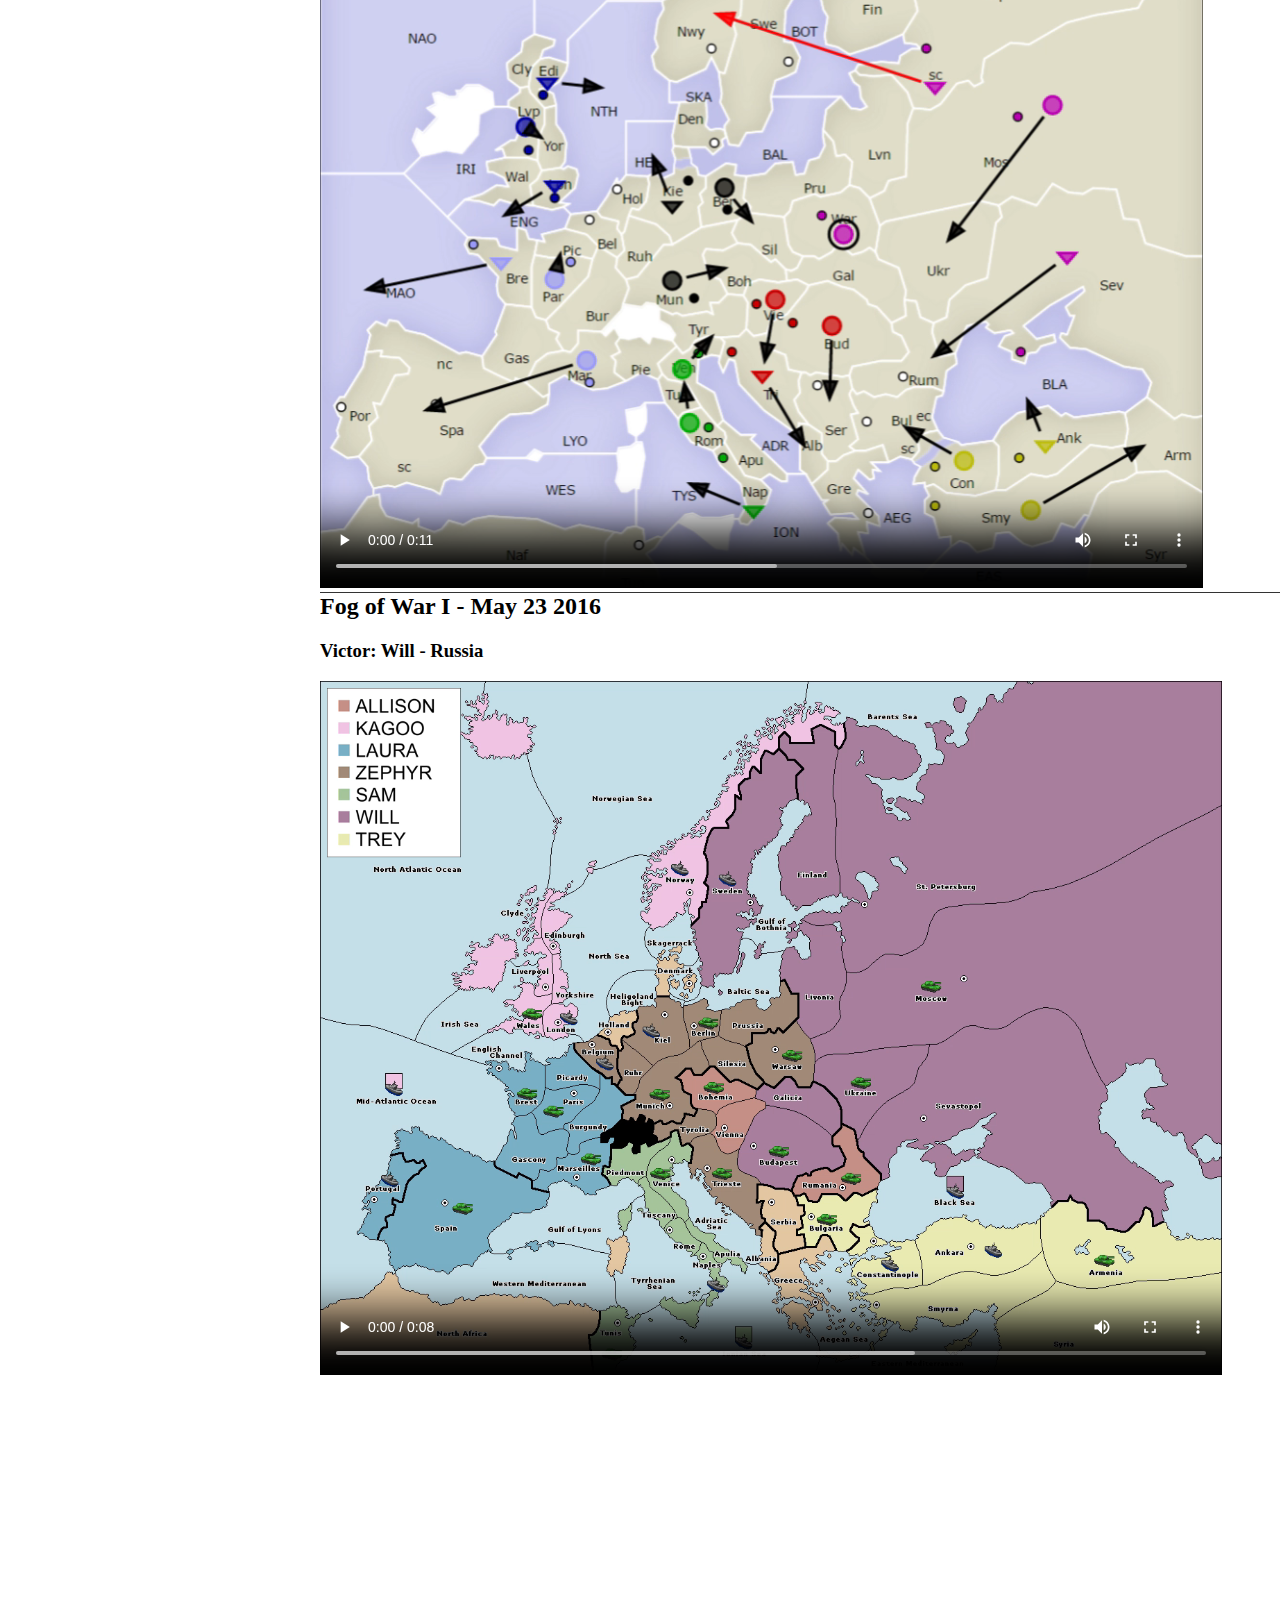
==== commit 4faf2e2c: "added Fog of War I" ====
--- a/index.html
+++ b/index.html
@@ -27,6 +27,7 @@
                 <li><a href="#g">Gunboat</a></li>
                 <li><a href="#mcfamsj">Memes Can't Fuel A Melting Steal Jet</a></li>
                 <li><a href="#irrrltg">I really, really, really like this game.</a></li>
+                <li><a href="#fow">Fog of War I</a></li>
 				<hr>
                 <li class="sidebar-brand"><a href="/diplomacy/tools.html">Diplomacy Tools</a></li>
             </ul>
@@ -99,6 +100,12 @@
 							<h3>Victor: Trey - Turkey</h3>
 							<video src="assets\irrrltg.mp4" controls></video>
 						</div>
+						<hr>
+						<div class="gif-container">
+							<h2 id="irrrltg">Fog of War I - May 23 2016</h2>
+							<h3>Victor: Will - Russia</h3>
+							<video src="assets\fow.mp4" controls></video>
+						</div>
 						<div id="dumb"></div>
                     </div>
                 </div>
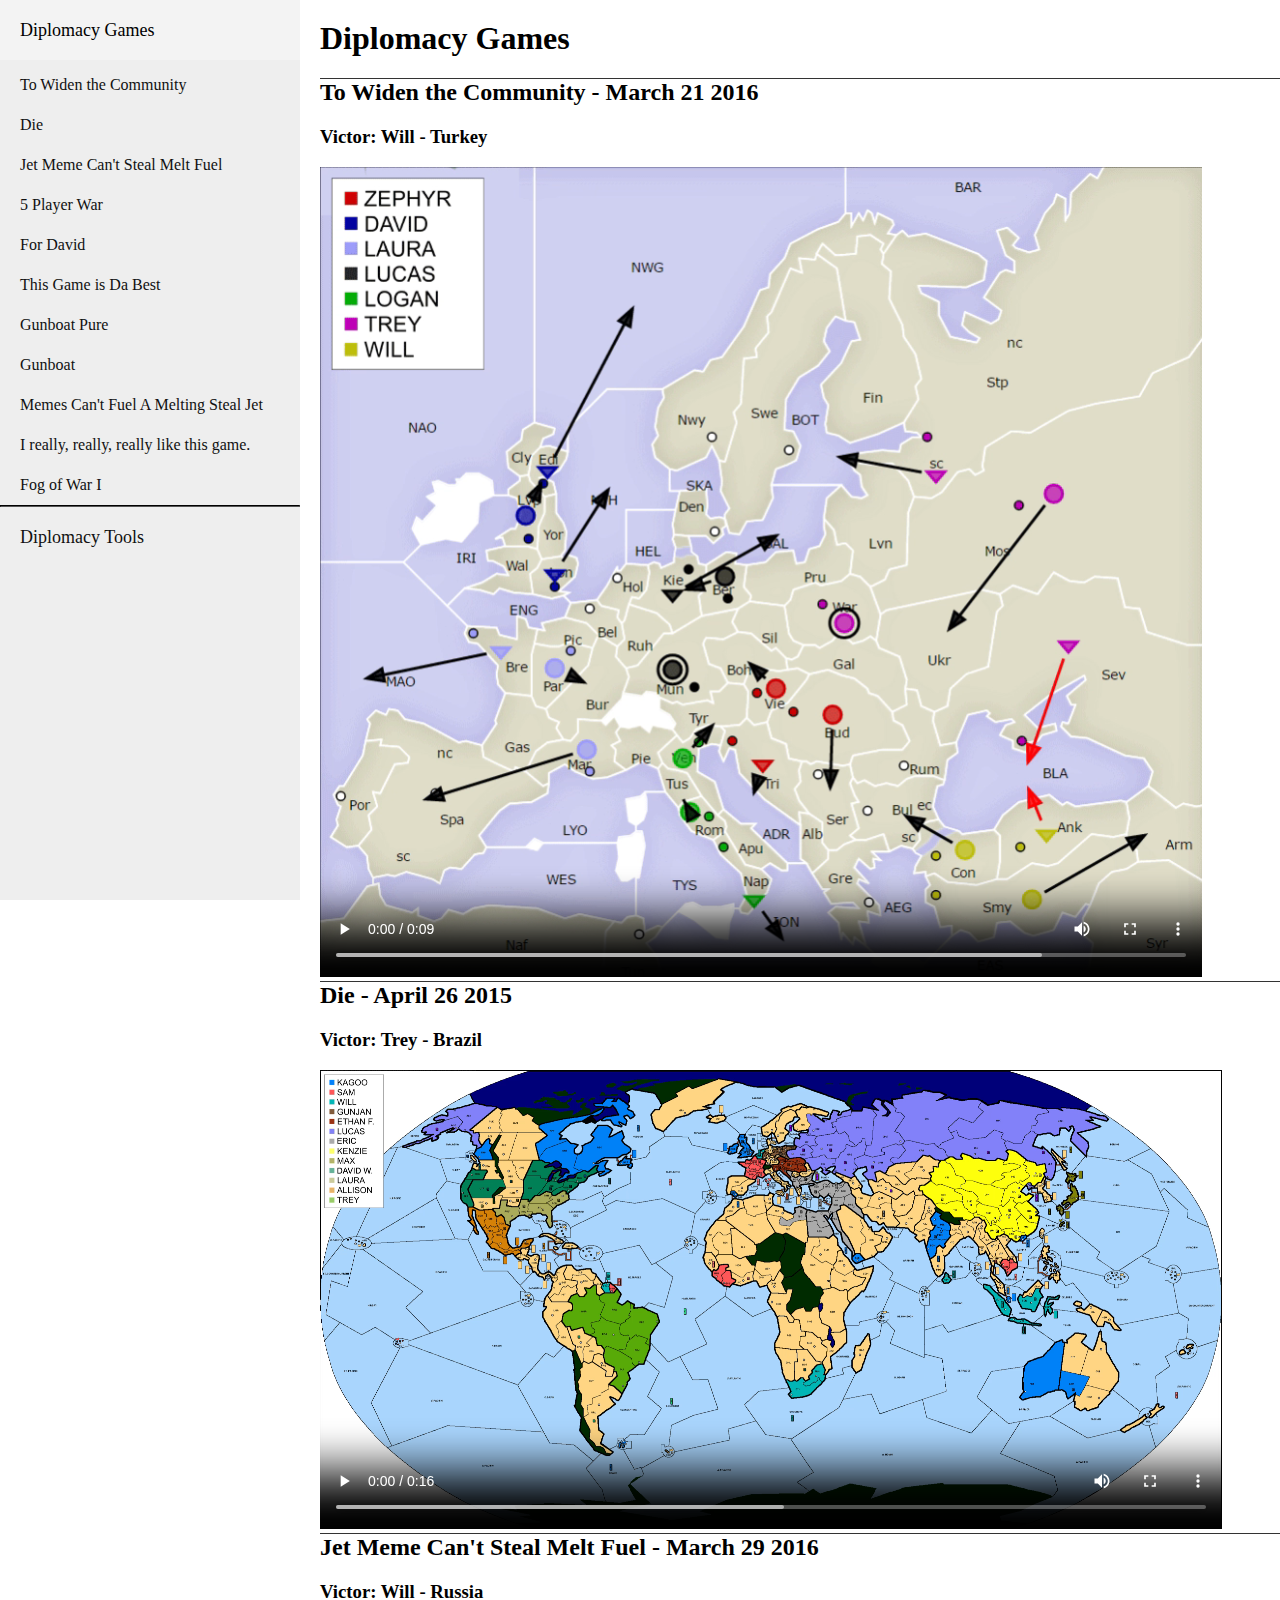
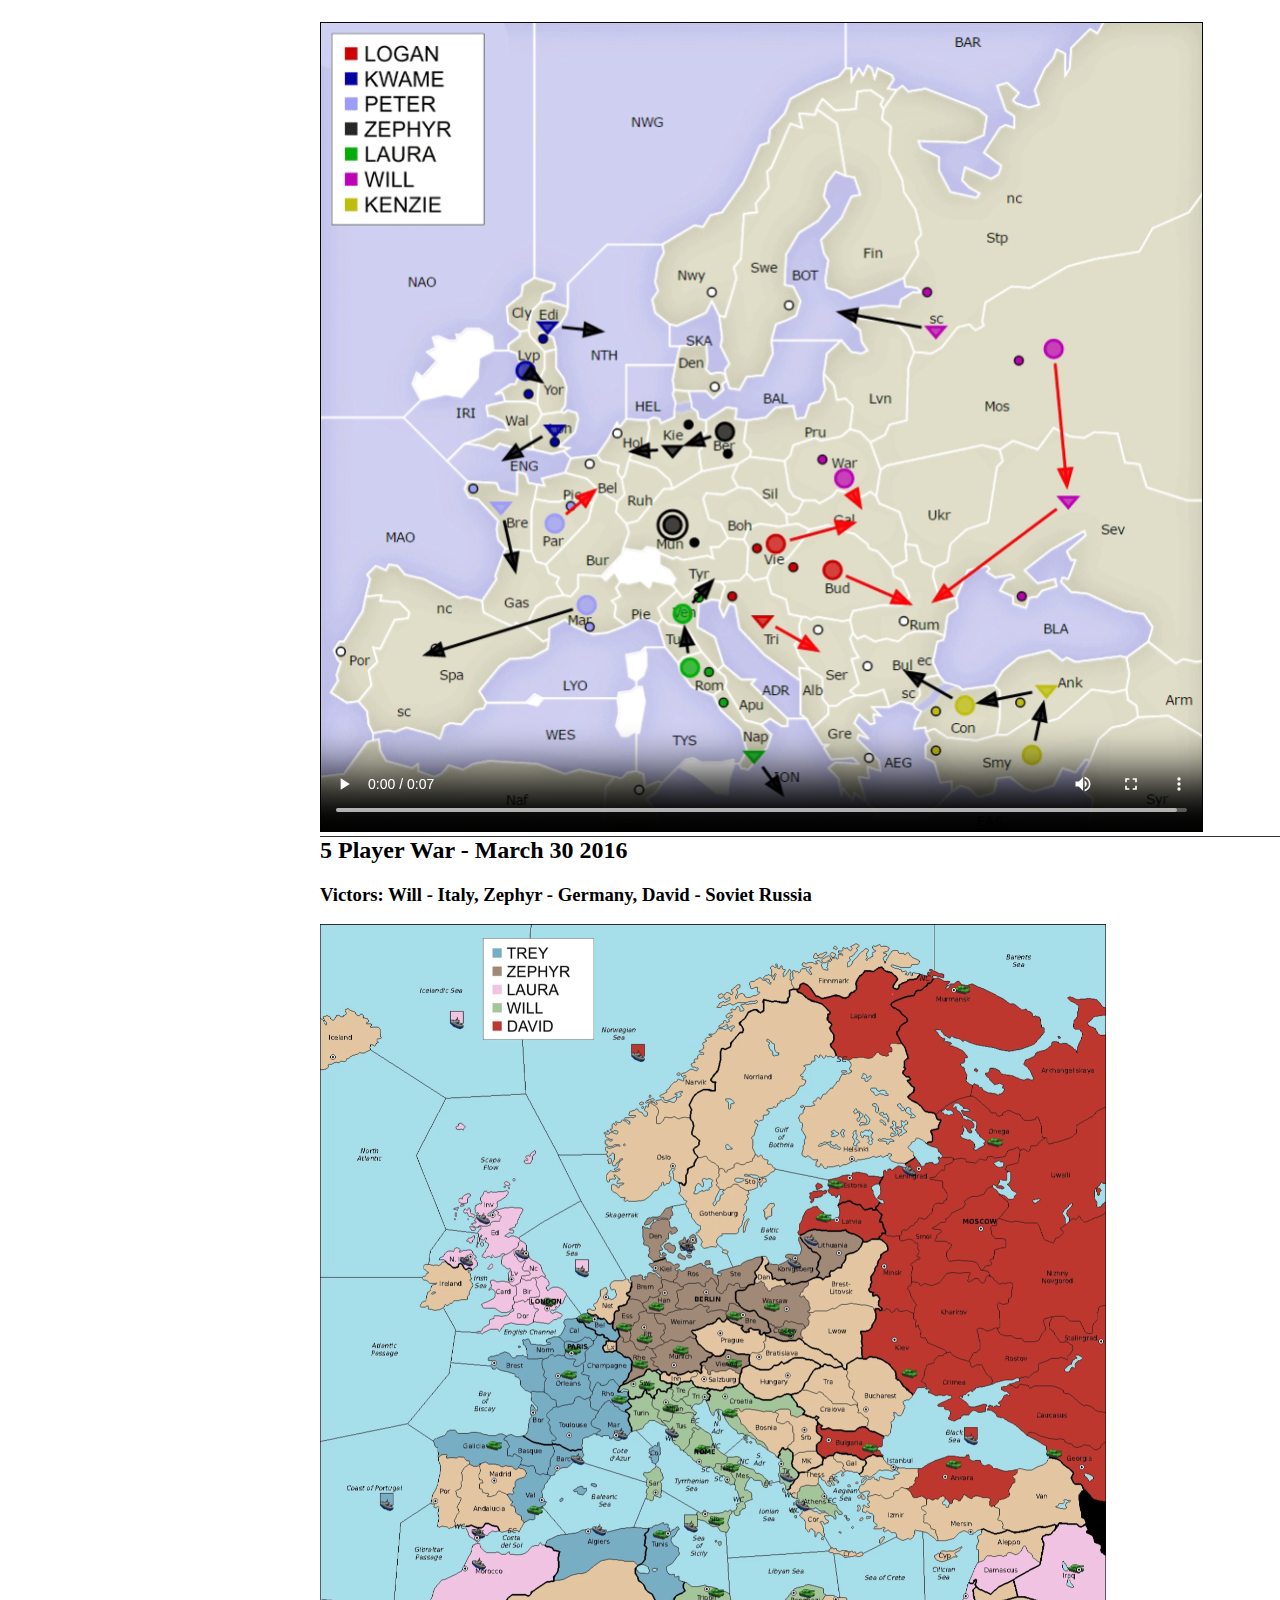
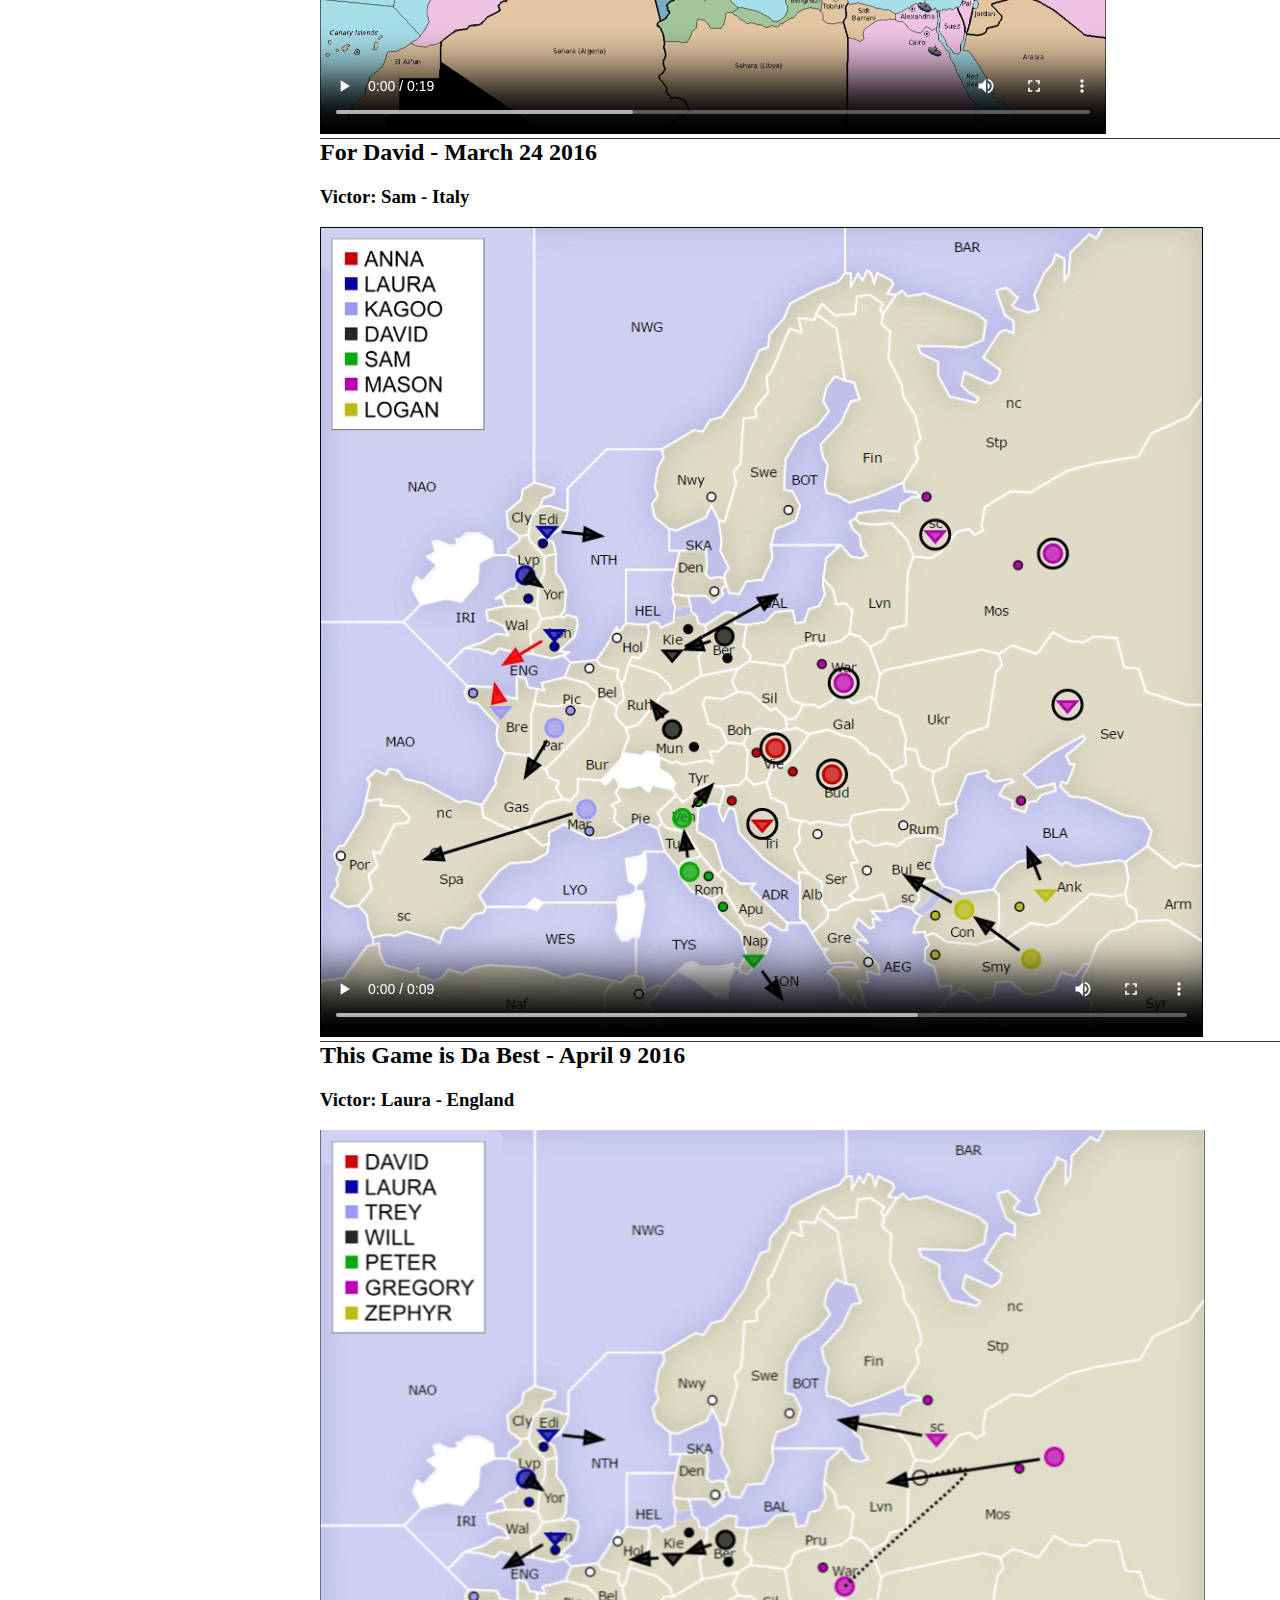
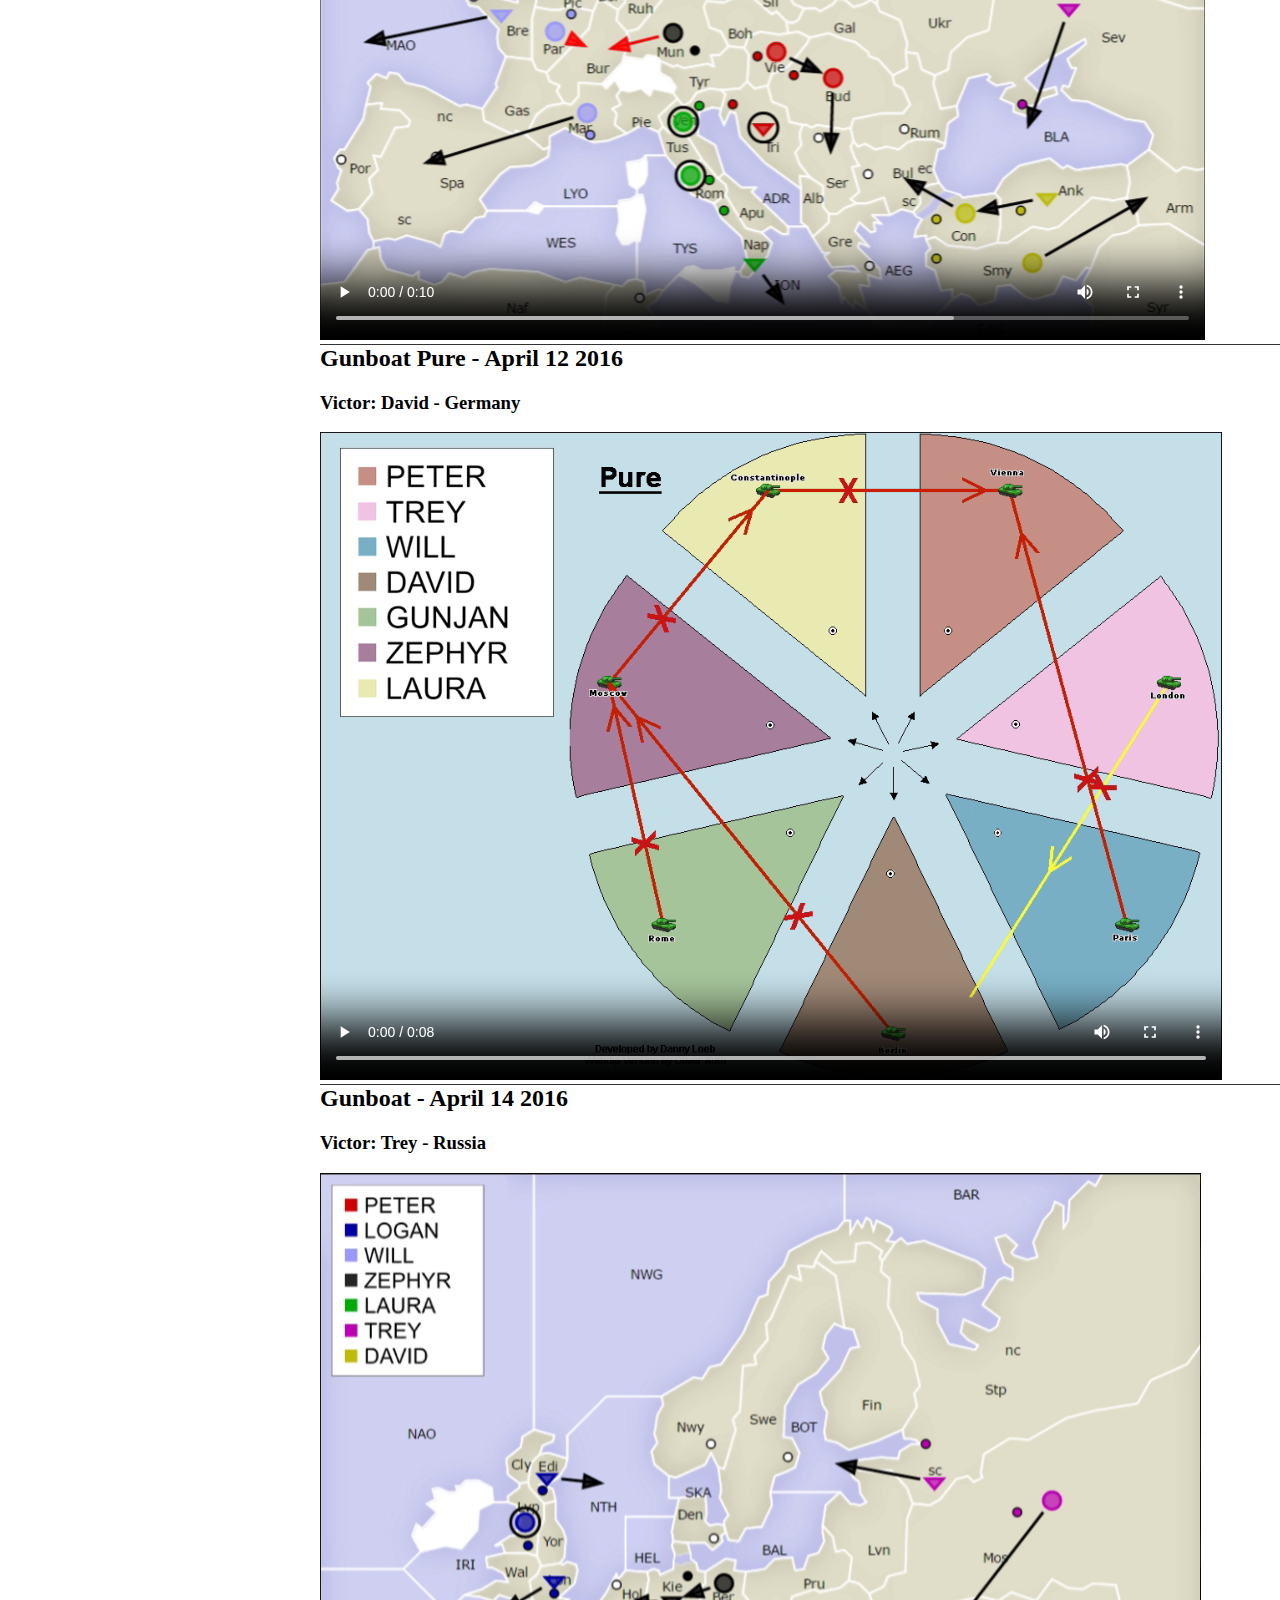
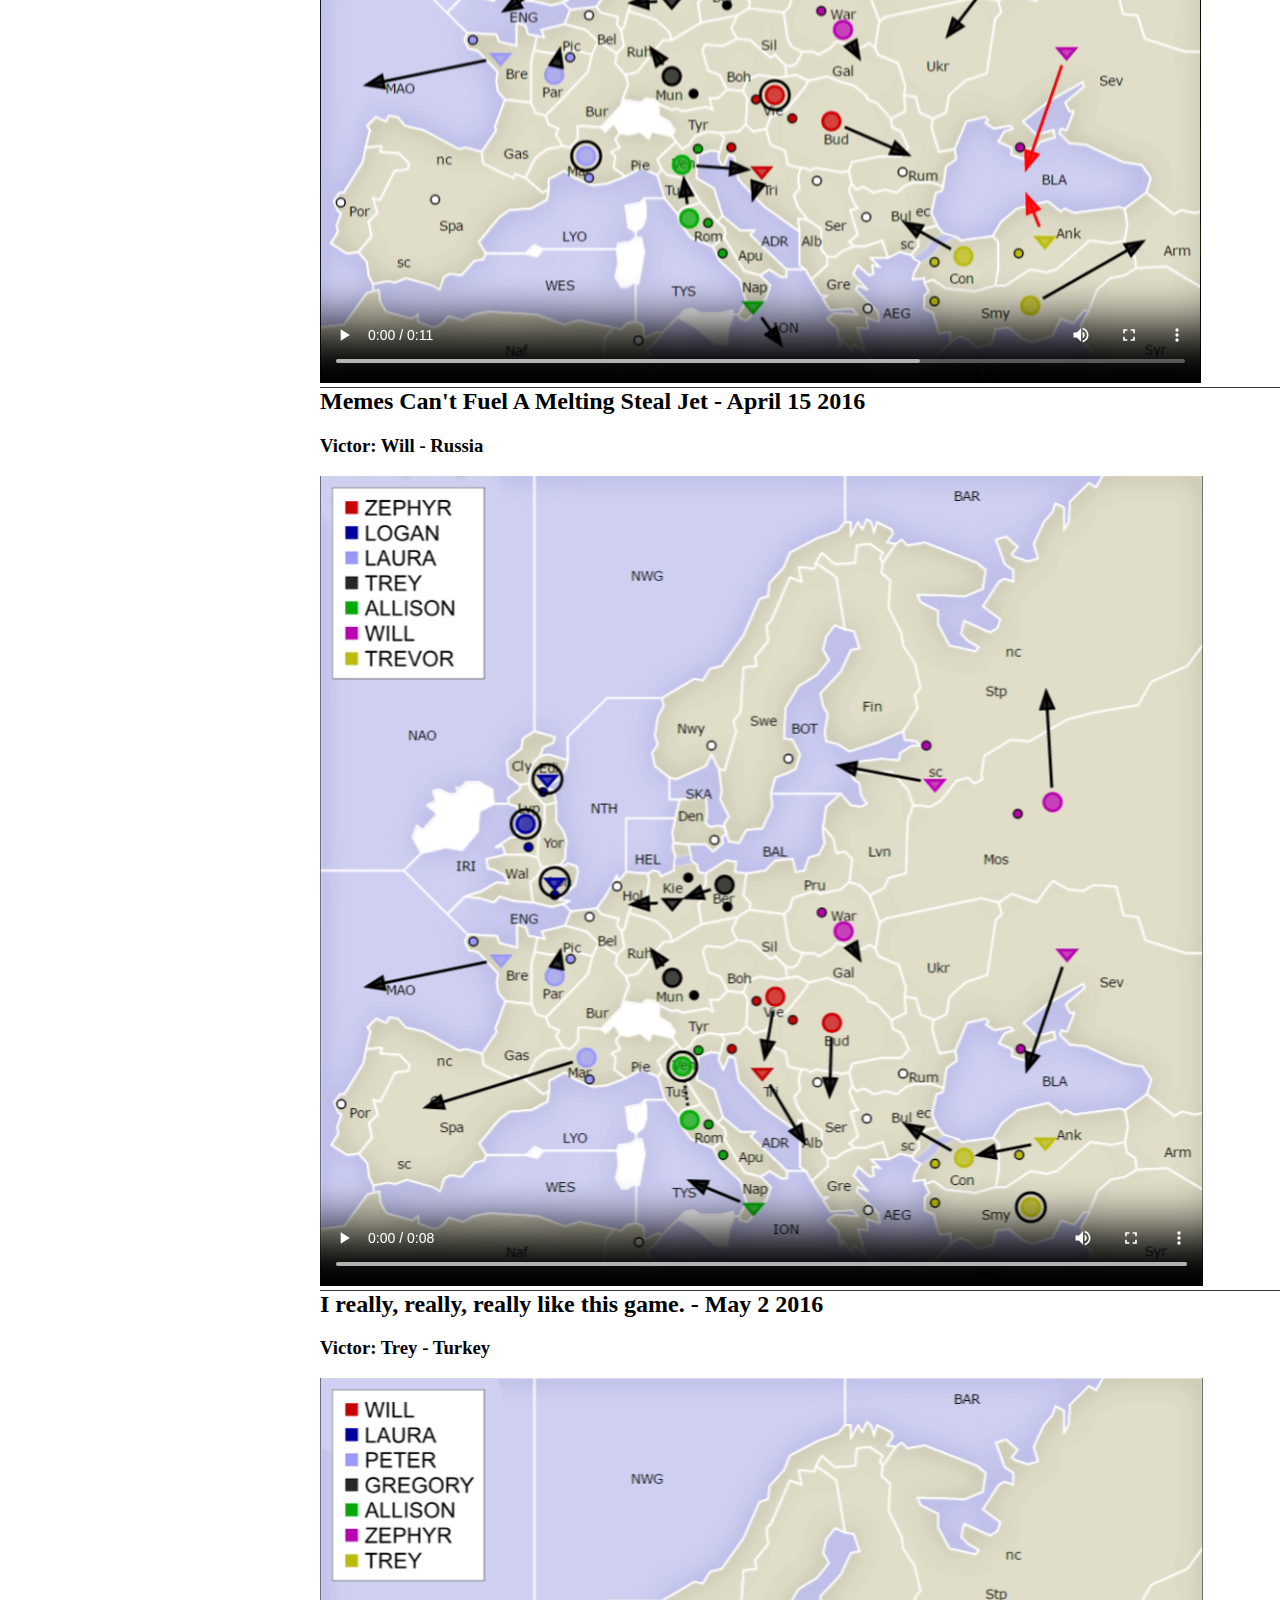
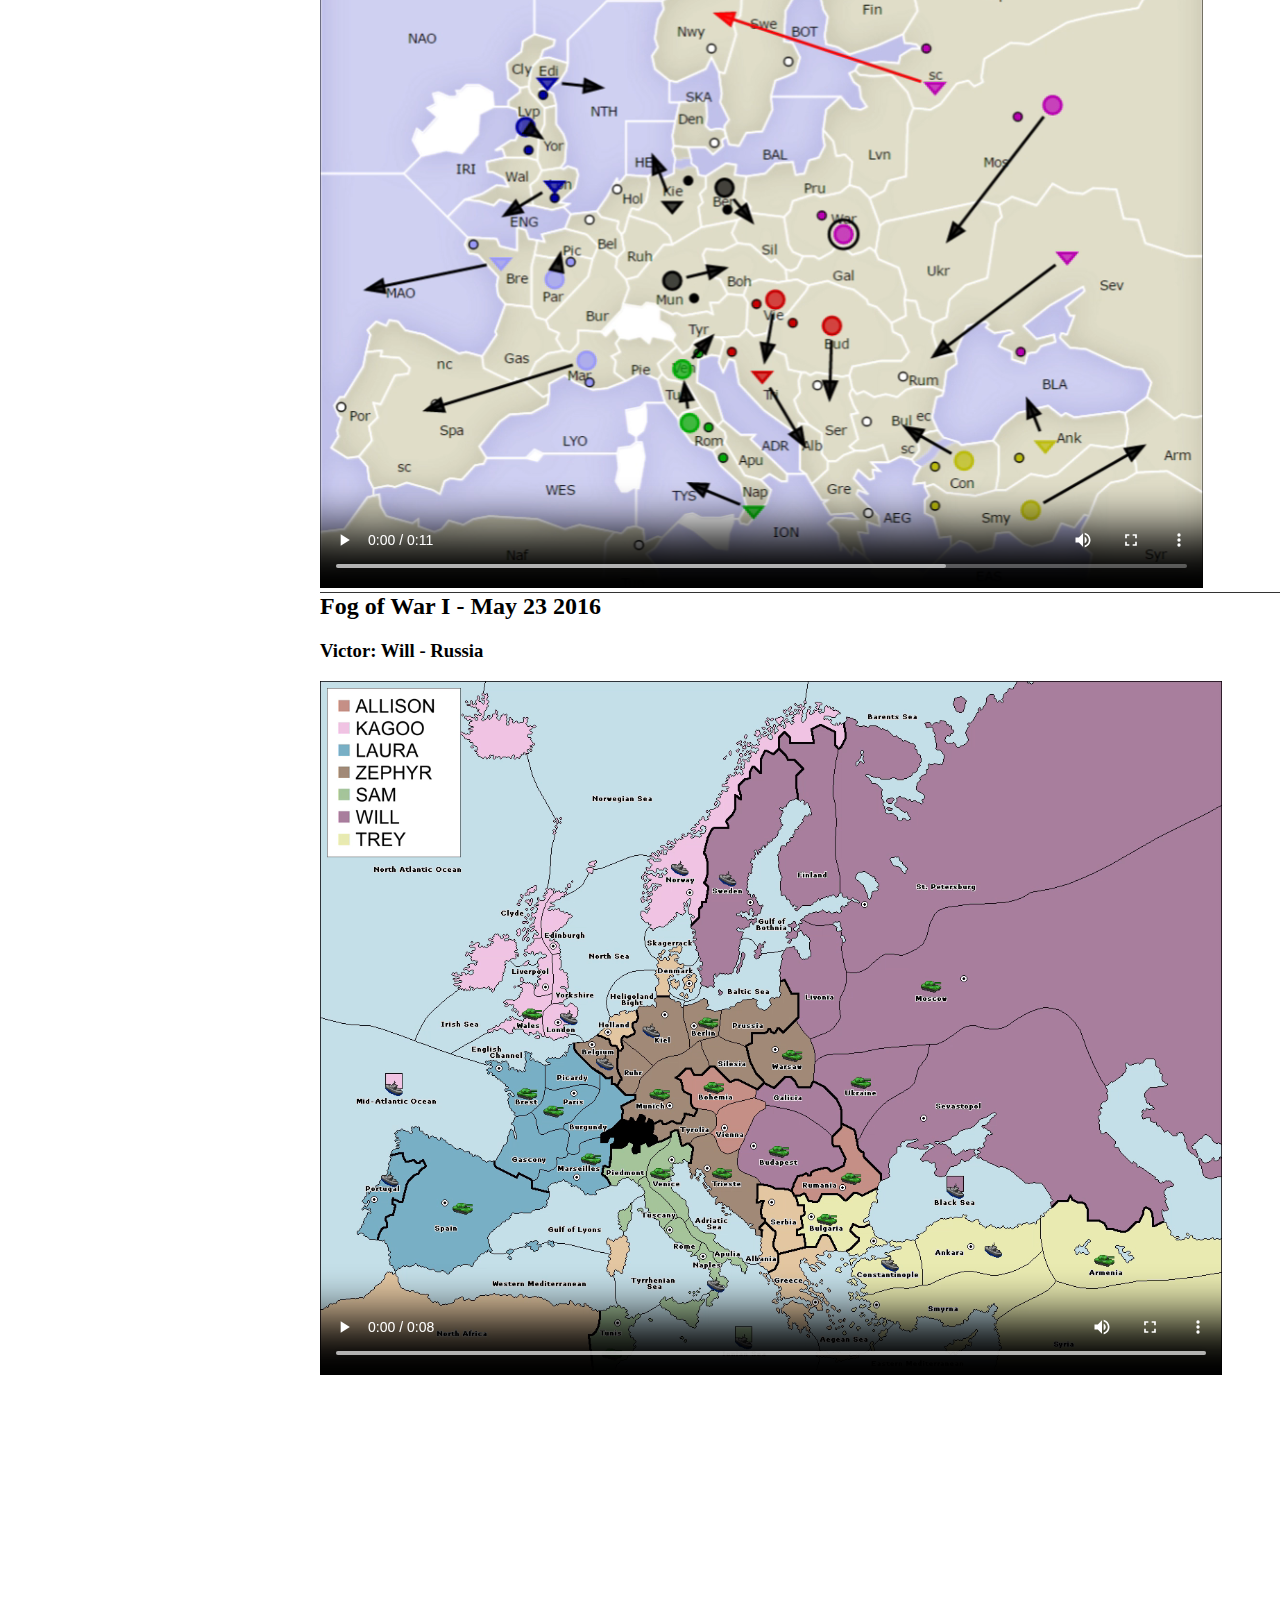
==== commit 96e24e54: "fix" ====
--- a/index.html
+++ b/index.html
@@ -102,7 +102,7 @@
 						</div>
 						<hr>
 						<div class="gif-container">
-							<h2 id="irrrltg">Fog of War I - May 23 2016</h2>
+							<h2 id="fow">Fog of War I - May 23 2016</h2>
 							<h3>Victor: Will - Russia</h3>
 							<video src="assets\fow.mp4" controls></video>
 						</div>
@@ -115,4 +115,4 @@
 
     </div>
 	</body>
-</html>+</html>
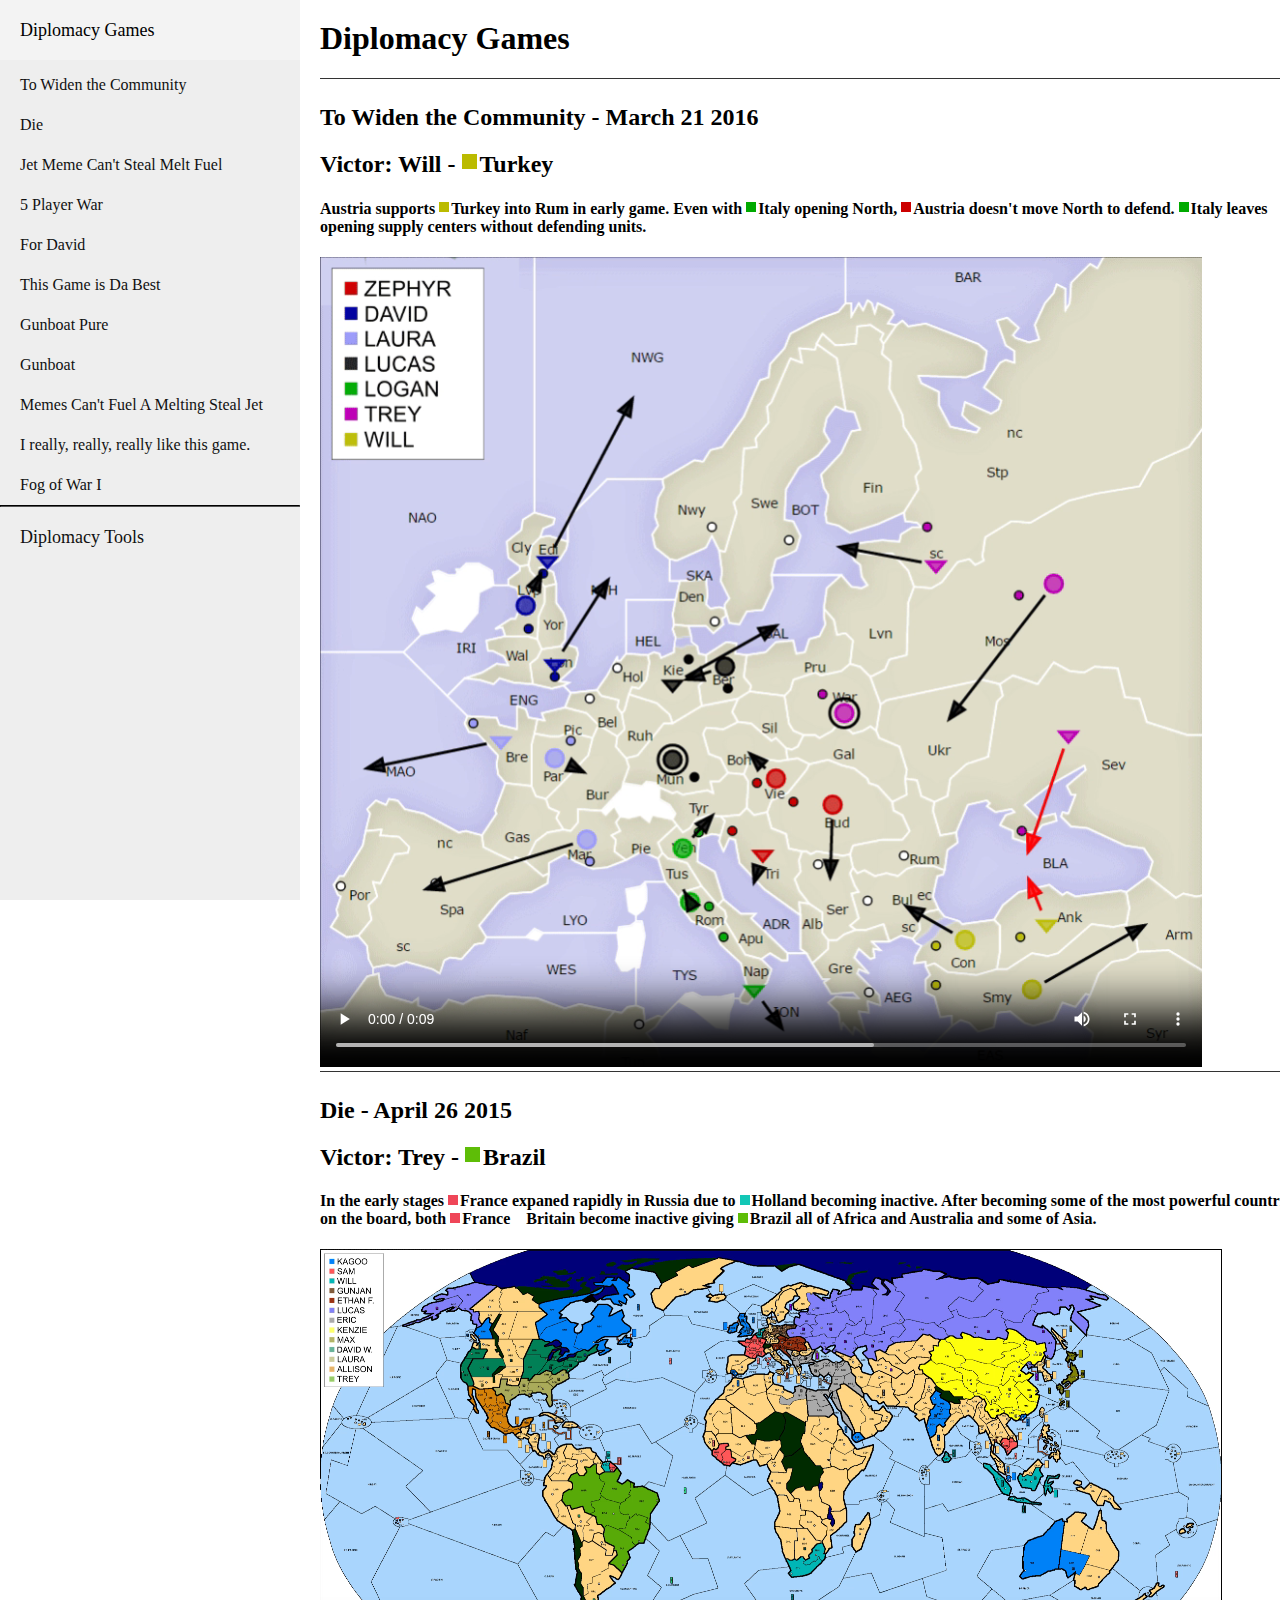
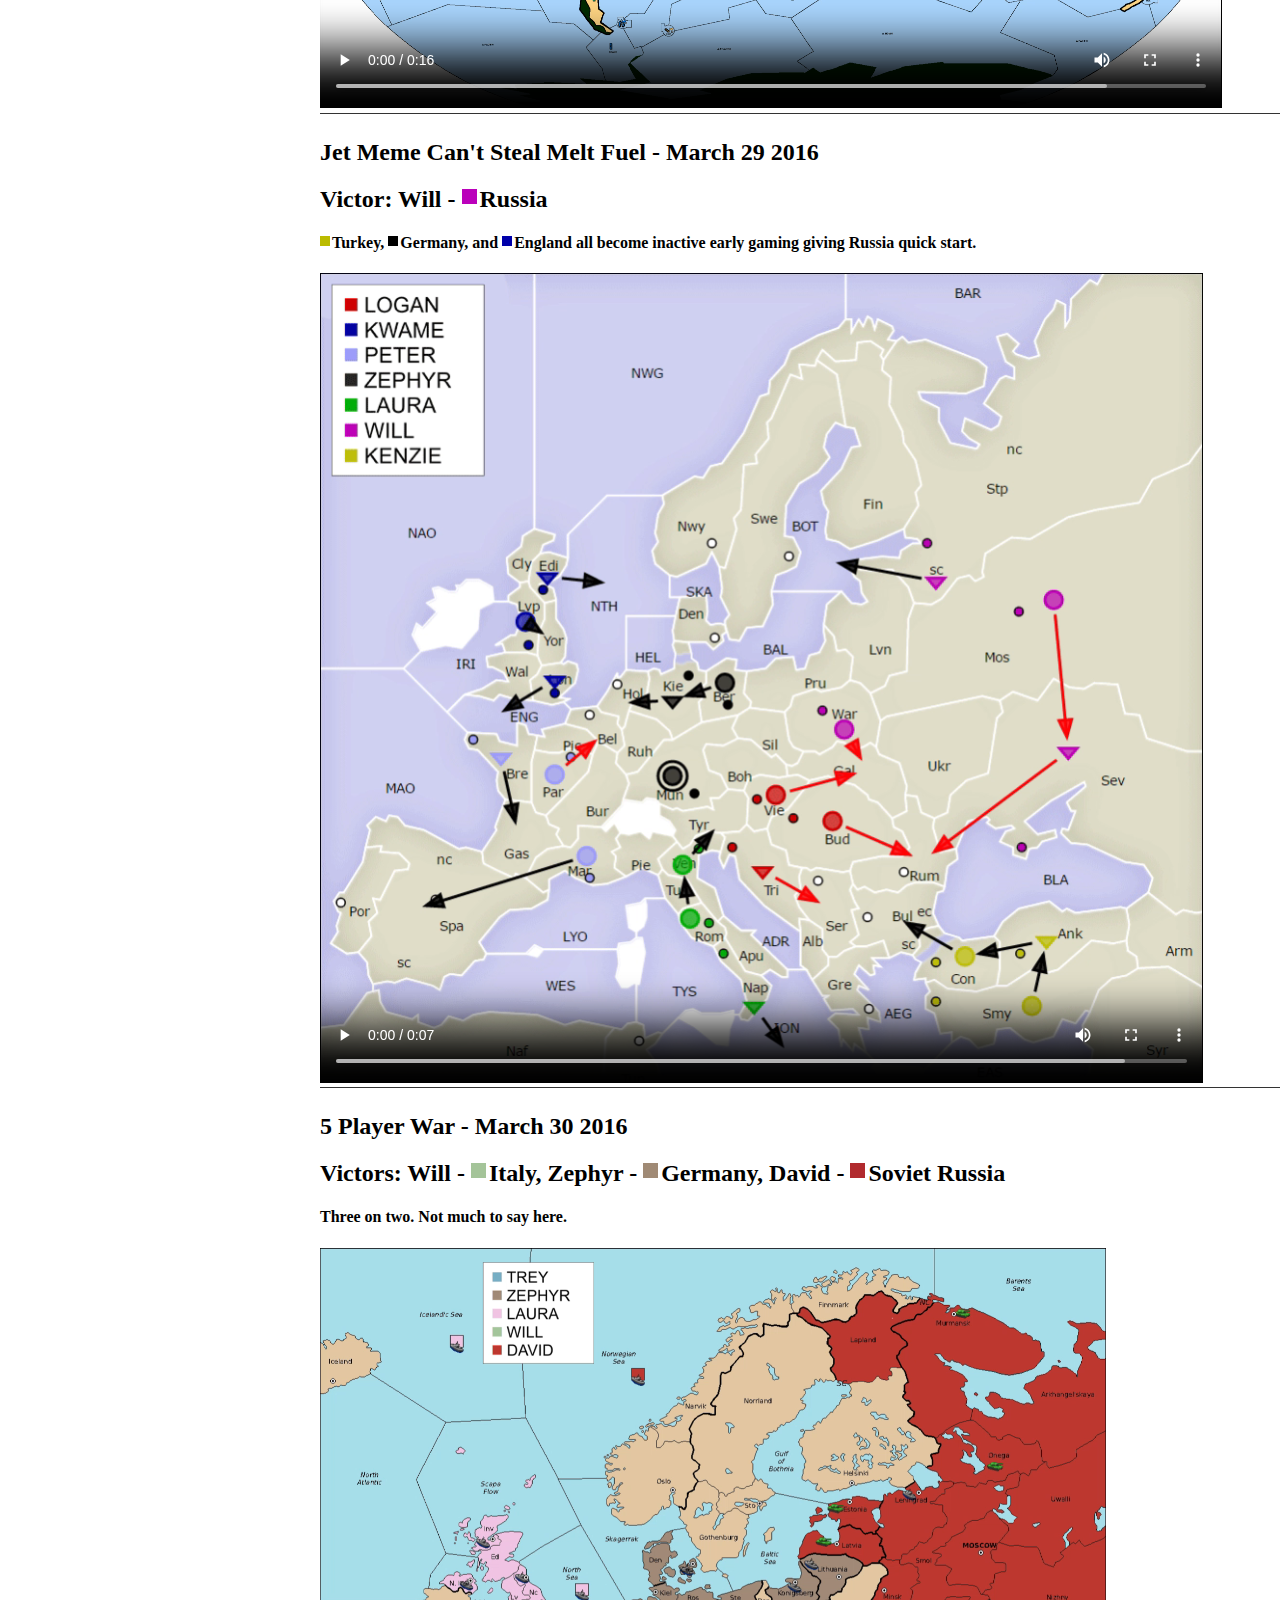
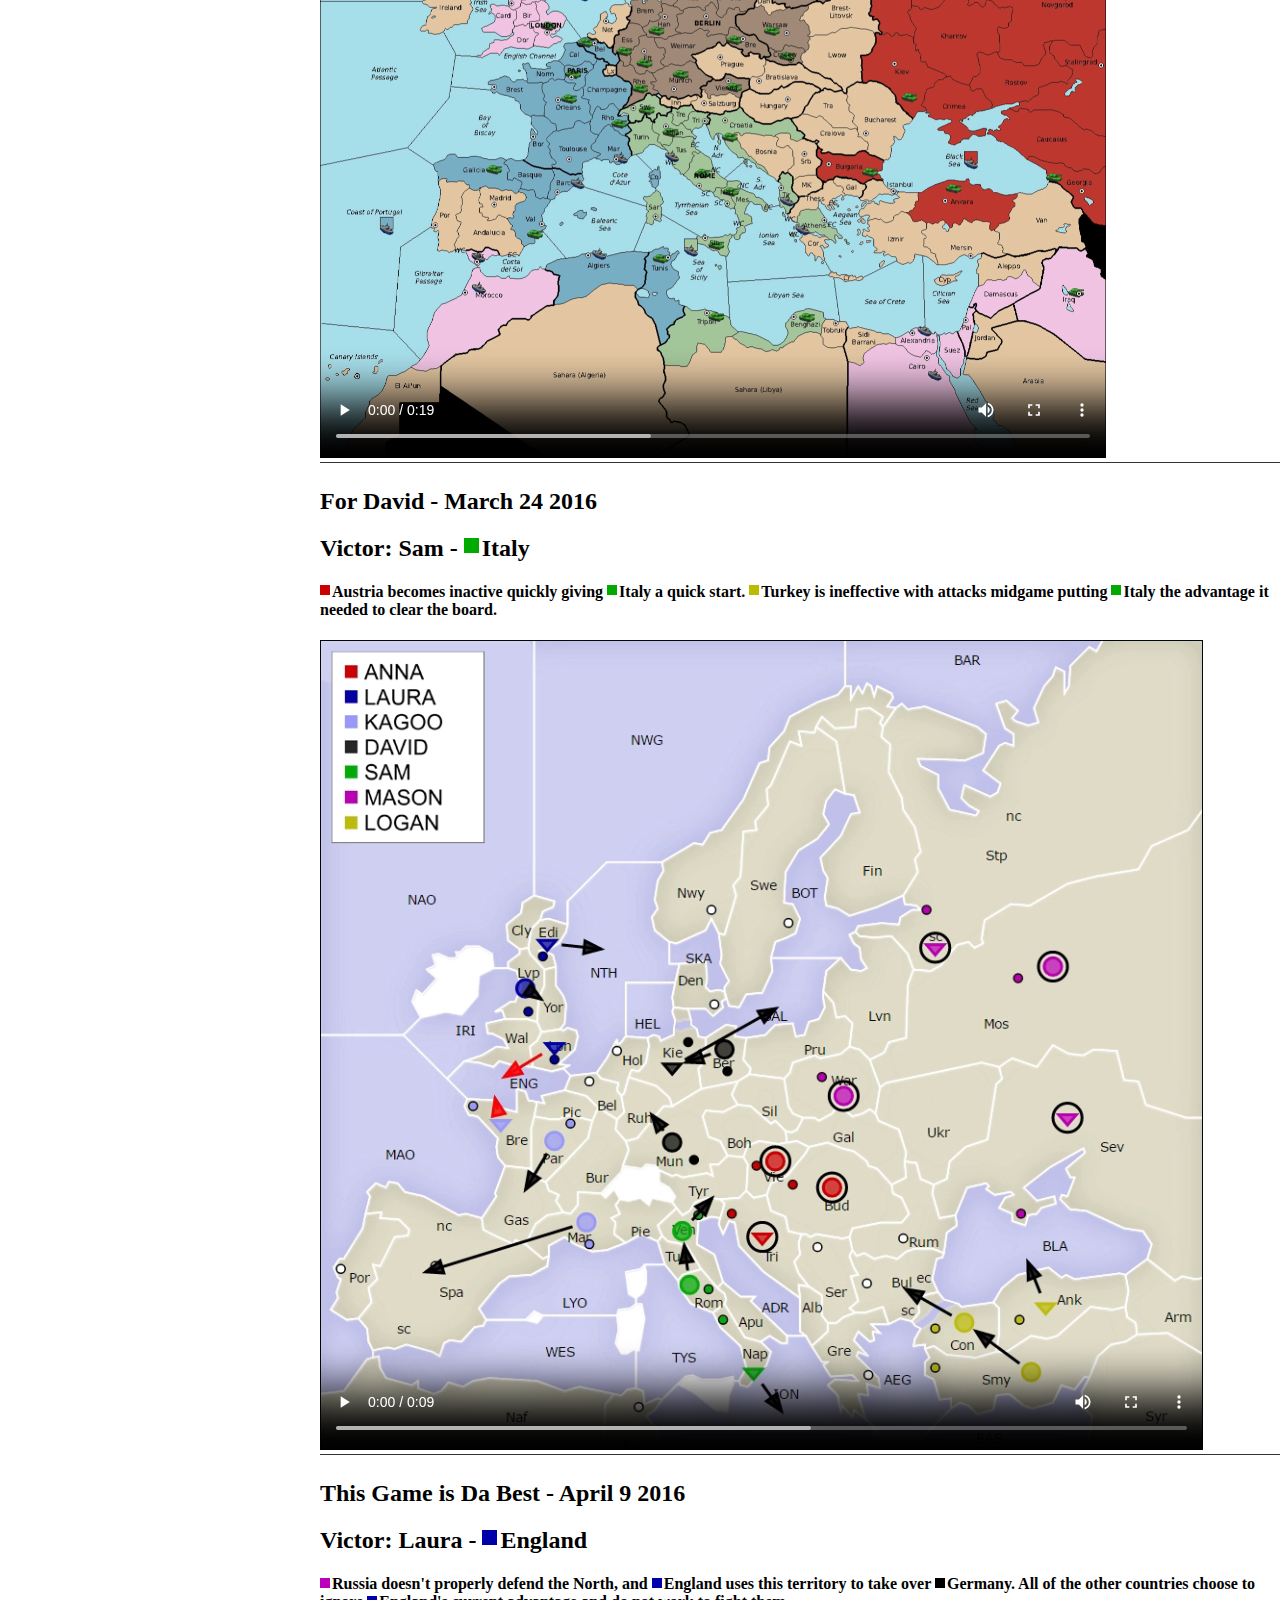
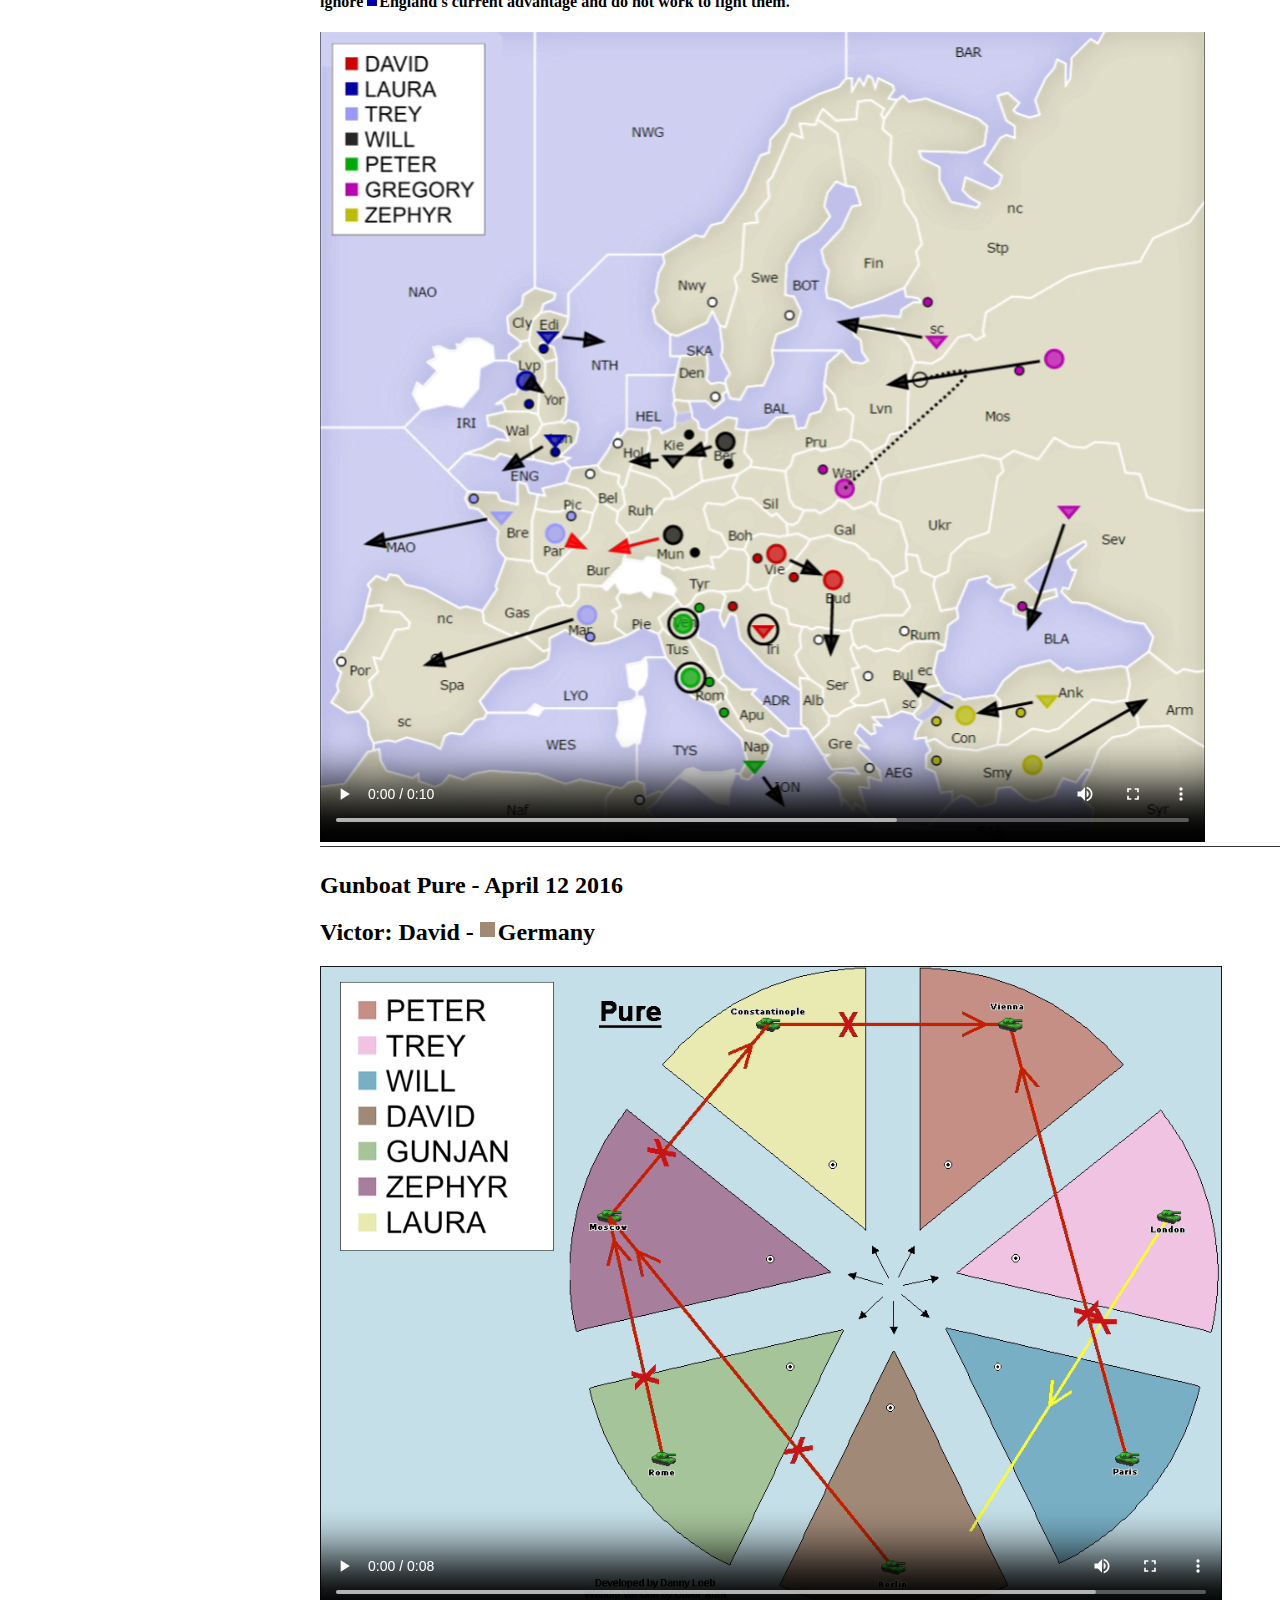
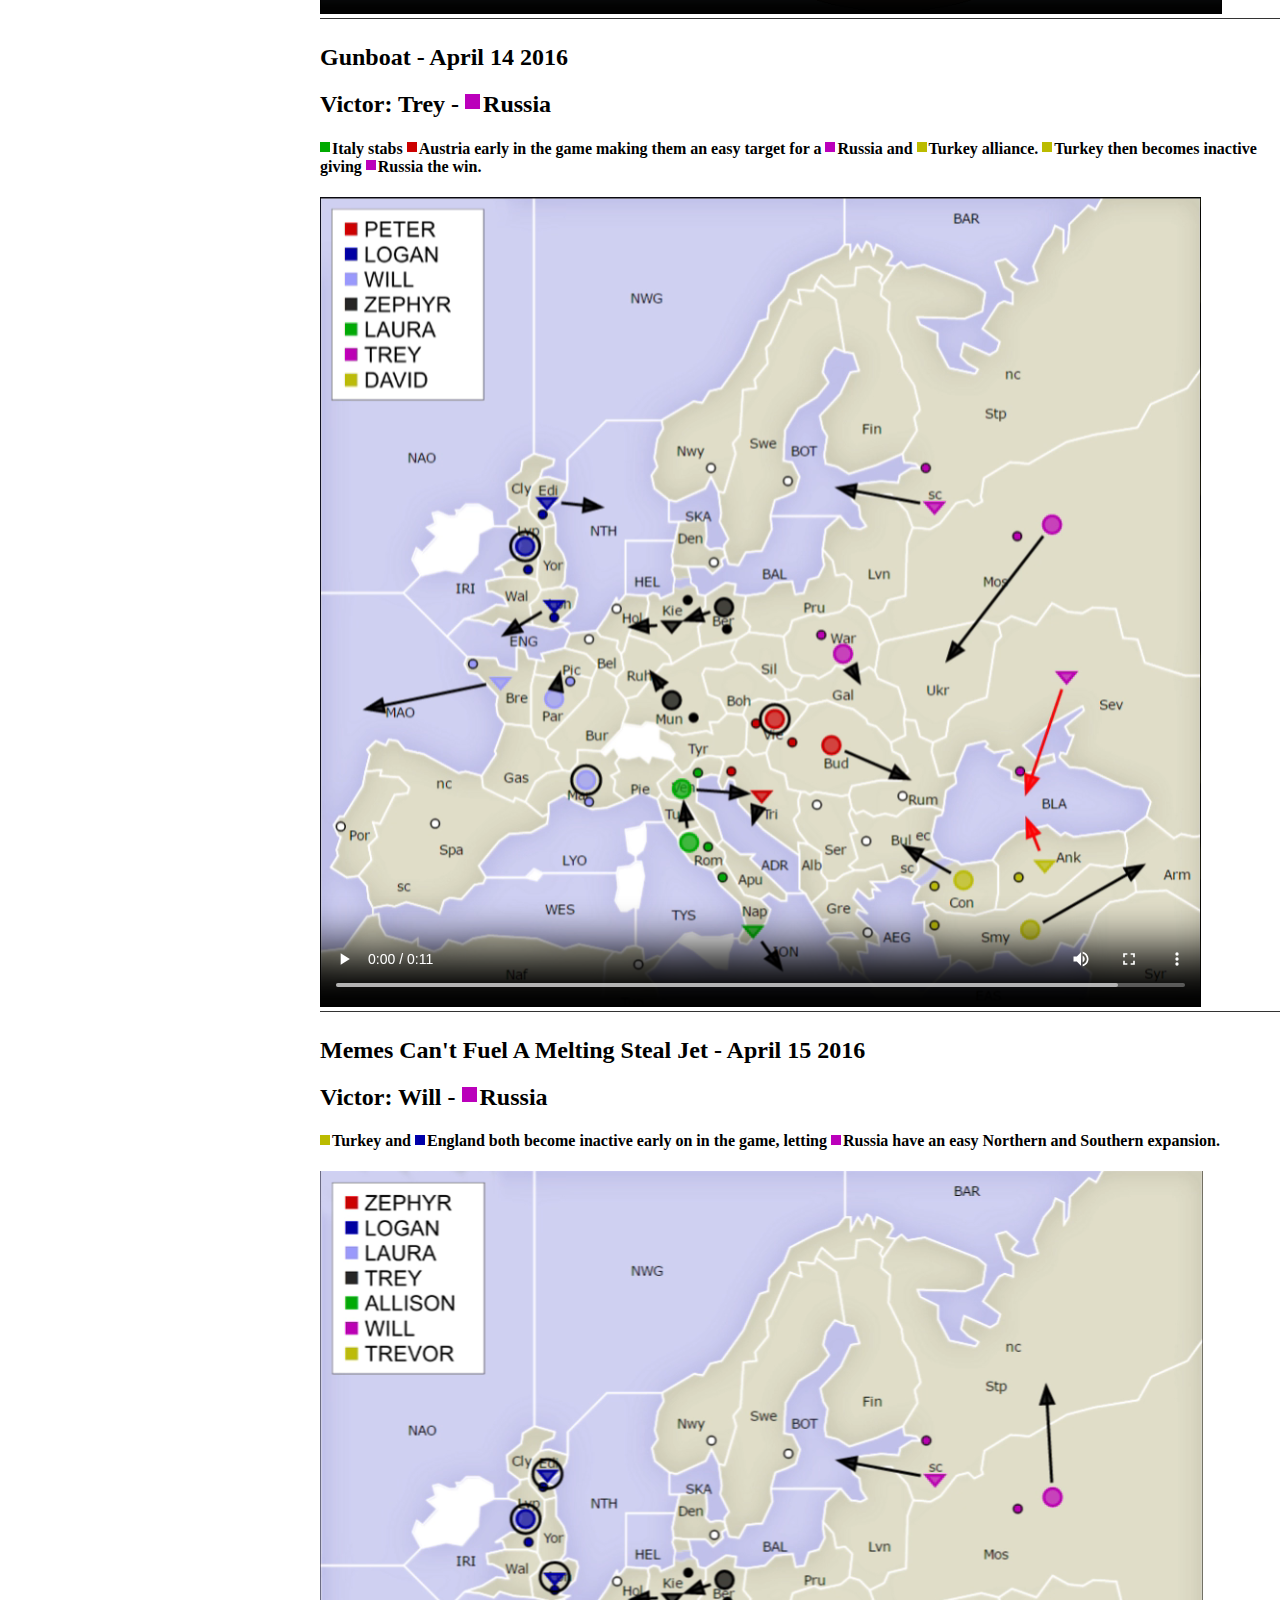
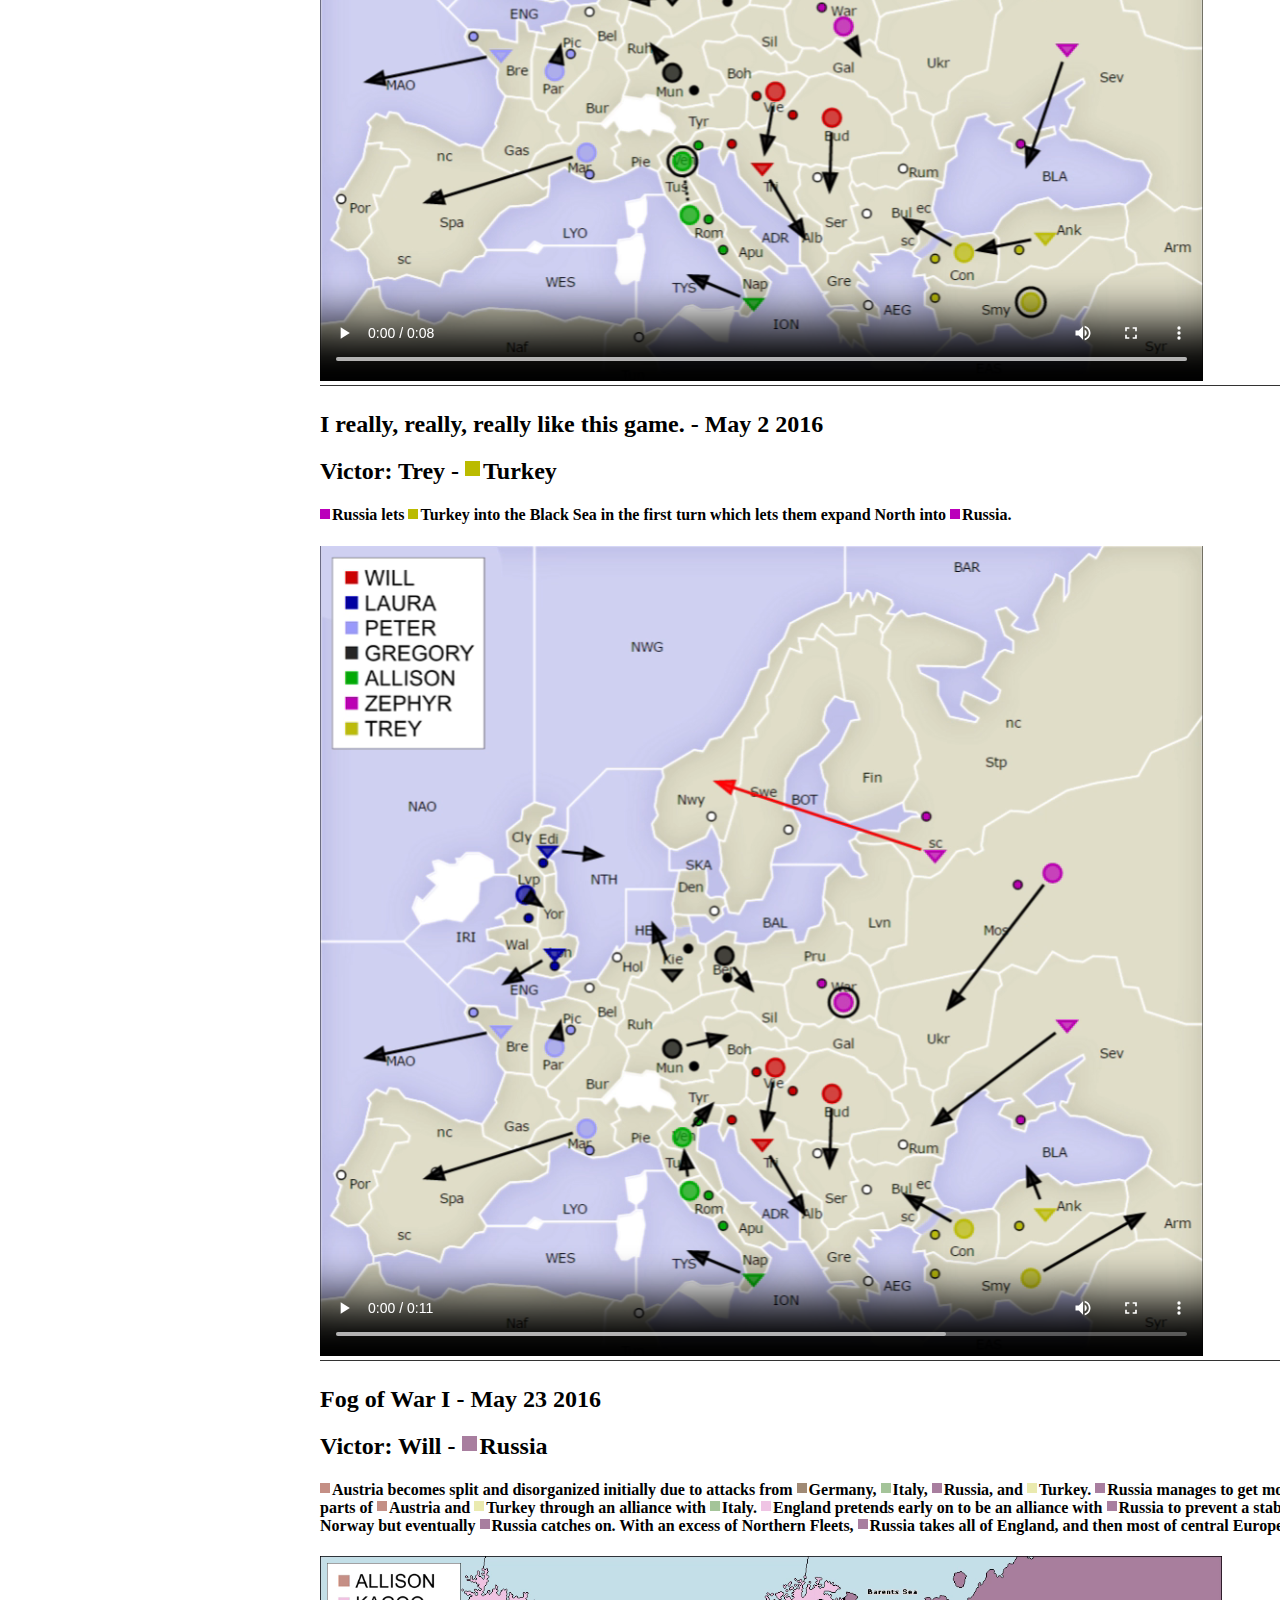
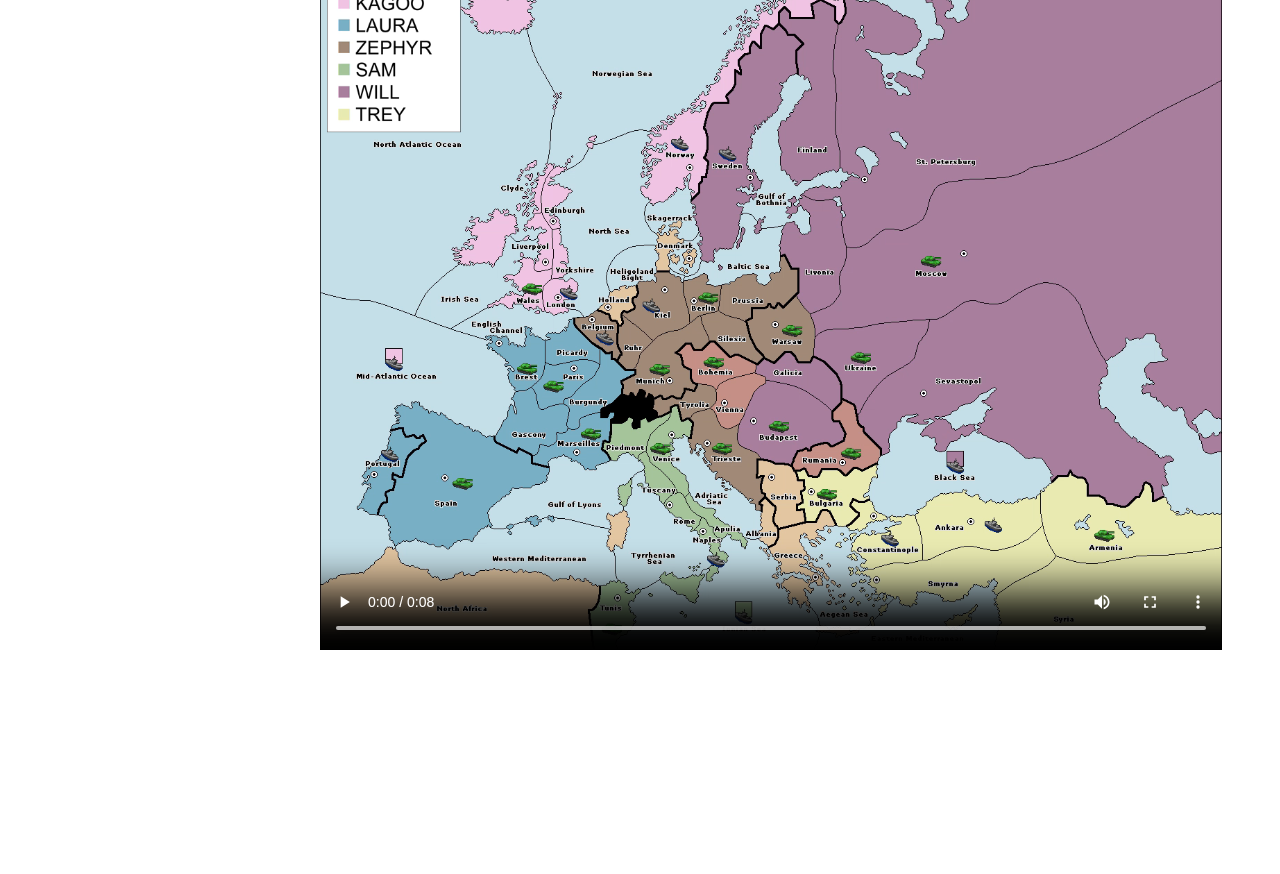
==== commit afc118f9: "Causes" ====
--- a/index.html
+++ b/index.html
@@ -33,6 +33,9 @@
             </ul>
         </div>
         <!-- /#sidebar-wrapper -->
+<!--
+<div class="icon "></div>
+-->
 
         <!-- Page Content -->
         <div id="page-content-wrapper">
@@ -43,67 +46,77 @@
 						<hr>
 						<div class="gif-container">
 							<h2 id="twtc">To Widen the Community - March 21 2016</h2>
-							<h3>Victor: Will - Turkey</h3>
+							<h2>Victor: Will - <div class="icon ibt"></div>Turkey</h2>
+							<h4>Austria supports <div class="icon ibt"></div>Turkey into Rum in early game. Even with <div class="icon ibi"></div>Italy opening North, <div class="icon iba"></div>Austria doesn't move North to defend. <div class="icon ibi"></div>Italy leaves opening supply centers without defending units.</h4>
 							<video src="assets\twtc.mp4" controls></video>
 						</div>
 						<hr>
 						<div class="gif-container">
 							<h2 id="die">Die - April 26 2015</h2>
-							<h3>Victor: Trey - Brazil</h3>
+							<h2>Victor: Trey - <div class="icon ivbrazil"></div>Brazil</h2>
+							<h4>In the early stages <div class="icon ivf2"></div>France expaned rapidly in Russia due to <div class="icon ivholland"></div>Holland becoming inactive. After becoming some of the most powerful countries on the board, both <div class="icon ivf2"></div>France <div class="icon ivbritain"></div>Britain become inactive giving <div class="icon ivbrazil"></div>Brazil all of Africa and Australia and some of Asia.</h4>
 							<video src="assets\die.mp4" controls></video>
 						</div>
 						<hr>
 						<div class="gif-container">
 							<h2 id="jmcsmf">Jet Meme Can't Steal Melt Fuel - March 29 2016</h2>
-							<h3>Victor: Will - Russia</h3>
+							<h2>Victor: Will - <div class="icon ibr"></div>Russia</h2>
+							<h4><div class="icon ibt"></div>Turkey, <div class="icon ibg"></div>Germany, and <div class="icon ibe"></div>England all become inactive early gaming giving Russia quick start.</h4>
 							<video src="assets\jmcsmf.mp4" controls></video>
 						</div>
 						<hr>
 						<div class="gif-container">
 							<h2 id="5pw">5 Player War - March 30 2016</h2>
-							<h3>Victors: Will - Italy, Zephyr - Germany, David - Soviet Russia</h3>
+							<h2>Victors: Will - <div class="icon ivi"></div>Italy, Zephyr - <div class="icon ivg"></div>Germany, David - <div class="icon ivr2"></div>Soviet Russia</h2>
+							<h4>Three on two. Not much to say here.</h4>
 							<video src="assets\5pw.mp4" controls></video>
 						</div>
 						<hr>
 						<div class="gif-container">
 							<h2 id="fd">For David - March 24 2016</h2>
-							<h3>Victor: Sam - Italy</h3>
+							<h2>Victor: Sam - <div class="icon ibi"></div>Italy</h2>
+							<h4><div class="icon iba"></div>Austria becomes inactive quickly giving <div class="icon ibi"></div>Italy a quick start. <div class="icon ibt"></div>Turkey is ineffective with attacks midgame putting <div class="icon ibi"></div>Italy the advantage it needed to clear the board.</h4>
 							<video src="assets\fd.mp4" controls></video>
 						</div>
 						<hr>
 						<div class="gif-container">
 							<h2 id="tgidb">This Game is Da Best - April 9 2016</h2>
-							<h3>Victor: Laura - England</h3>
+							<h2>Victor: Laura - <div class="icon ibe"></div>England</h2>
+							<h4><div class="icon ibr"></div>Russia doesn't properly defend the North, and <div class="icon ibe"></div>England uses this territory to take over <div class="icon ibg"></div>Germany. All of the other countries choose to ignore <div class="icon ibe"></div>England's current advantage and do not work to fight them.</h4>
 							<video src="assets\tgidb.mp4" controls></video>
 						</div>
 						<hr>
 						<div class="gif-container">
 							<h2 id="gp">Gunboat Pure - April 12 2016</h2>
-							<h3>Victor: David - Germany</h3>
+							<h2>Victor: David - <div class="icon ivg"></div>Germany</h2>
 							<video src="assets\gp.mp4" controls></video>
 						</div>
 						<hr>
 						<div class="gif-container">
 							<h2 id="g">Gunboat - April 14 2016</h2>
-							<h3>Victor: Trey - Russia</h3>
+							<h2>Victor: Trey - <div class="icon ibr"></div>Russia</h2>
+							<h4><div class="icon ibi"></div>Italy stabs <div class="icon iba"></div>Austria early in the game making them an easy target for a <div class="icon ibr"></div>Russia and <div class="icon ibt"></div>Turkey alliance. <div class="icon ibt"></div>Turkey then becomes inactive giving <div class="icon ibr"></div>Russia the win.</h4>
 							<video src="assets\g.mp4" controls></video>
 						</div>
 						<hr>
 						<div class="gif-container">
 							<h2 id="mcfamsj">Memes Can't Fuel A Melting Steal Jet - April 15 2016</h2>
-							<h3>Victor: Will - Russia</h3>
+							<h2>Victor: Will - <div class="icon ibr"></div>Russia</h2>
+							<h4><div class="icon ibt"></div>Turkey and <div class="icon ibe"></div>England both become inactive early on in the game, letting <div class="icon ibr"></div>Russia have an easy Northern and Southern expansion.</h4>
 							<video src="assets\mcfamsj.mp4" controls></video>
 						</div>
 						<hr>
 						<div class="gif-container">
 							<h2 id="irrrltg">I really, really, really like this game. - May 2 2016</h2>
-							<h3>Victor: Trey - Turkey</h3>
+							<h2>Victor: Trey - <div class="icon ibt"></div>Turkey</h2>
+							<h4><div class="icon ibr"></div>Russia lets <div class="icon ibt"></div>Turkey into the Black Sea in the first turn which lets them expand North into <div class="icon ibr"></div>Russia.</h4>
 							<video src="assets\irrrltg.mp4" controls></video>
 						</div>
 						<hr>
 						<div class="gif-container">
 							<h2 id="fow">Fog of War I - May 23 2016</h2>
-							<h3>Victor: Will - Russia</h3>
+							<h2>Victor: Will - <div class="icon ivr"></div>Russia</h2>
+							<h4><div class="icon iva"></div>Austria becomes split and disorganized initially due to attacks from <div class="icon ivg"></div>Germany, <div class="icon ivi"></div>Italy, <div class="icon ivr"></div>Russia, and <div class="icon ivt"></div>Turkey. <div class="icon ivr"></div>Russia manages to get most parts of <div class="icon iva"></div>Austria and <div class="icon ivt"></div>Turkey through an alliance with <div class="icon ivi"></div>Italy. <div class="icon ive"></div>England pretends early on to be an alliance with <div class="icon ivr"></div>Russia to prevent a stab in Norway but eventually <div class="icon ivr"></div>Russia catches on. With an excess of Northern Fleets, <div class="icon ivr"></div>Russia takes all of England, and then most of central Europe.</h4>
 							<video src="assets\fow.mp4" controls></video>
 						</div>
 						<div id="dumb"></div>
--- a/stylesheet.css
+++ b/stylesheet.css
@@ -29,8 +29,59 @@
 	border-color:black !important;
 }
 
-
-
+h2 .icon {
+	width: 15px;
+	height: 15px;
+	display: inline-block;
+	margin-right: 3px;
+	margin-top: 0px;
+	position: relative;
+	top: -3px;
+	font-style: normal;
+	font-weight: normal;
+	line-height: 1;
+}
+
+.icon {
+	width: 10px;
+	height: 10px;
+	display: inline-block;
+	margin-right: 2px;
+	margin-top: 0px;
+	position: relative;
+	top: -1.5px;
+	font-style: normal;
+	font-weight: normal;
+	line-height: 1;
+}
+
+.icon.iba {background-color:#CC0000}
+.icon.ibe {background-color:#0000AA}
+.icon.ibf {background-color:#9999FF}
+.icon.ibg {background-color:#000000}
+.icon.ibi {background-color:#00AA00}
+.icon.ibr {background-color:#BB00BB}
+.icon.ibt {background-color:#BBBB00}
+
+.icon.iva {background-color:#C48F85}
+.icon.ive {background-color:#EFC4E4}
+.icon.ivf {background-color:#79AFC6}
+.icon.ivg {background-color:#A08A75}
+.icon.ivi {background-color:#A4C499}
+.icon.ivr {background-color:#A87E9F}
+.icon.ivt {background-color:#EAEAAF}
+
+.icon.ivr2 {background-color:#B12A2E}
+.icon.ivf2 {background-color:#EF4658}
+.icon.ivbritain2 {background-color:#0C87F8}
+.icon.ivbrazil {background-color:#5EBD07}
+.icon.ivholland {background-color:#13C7B6}
+
+
+
+#page-content-wrapper hr {
+	margin-bottom:25px !important;
+}
 
 #wrapper {
     padding-left: 0;
